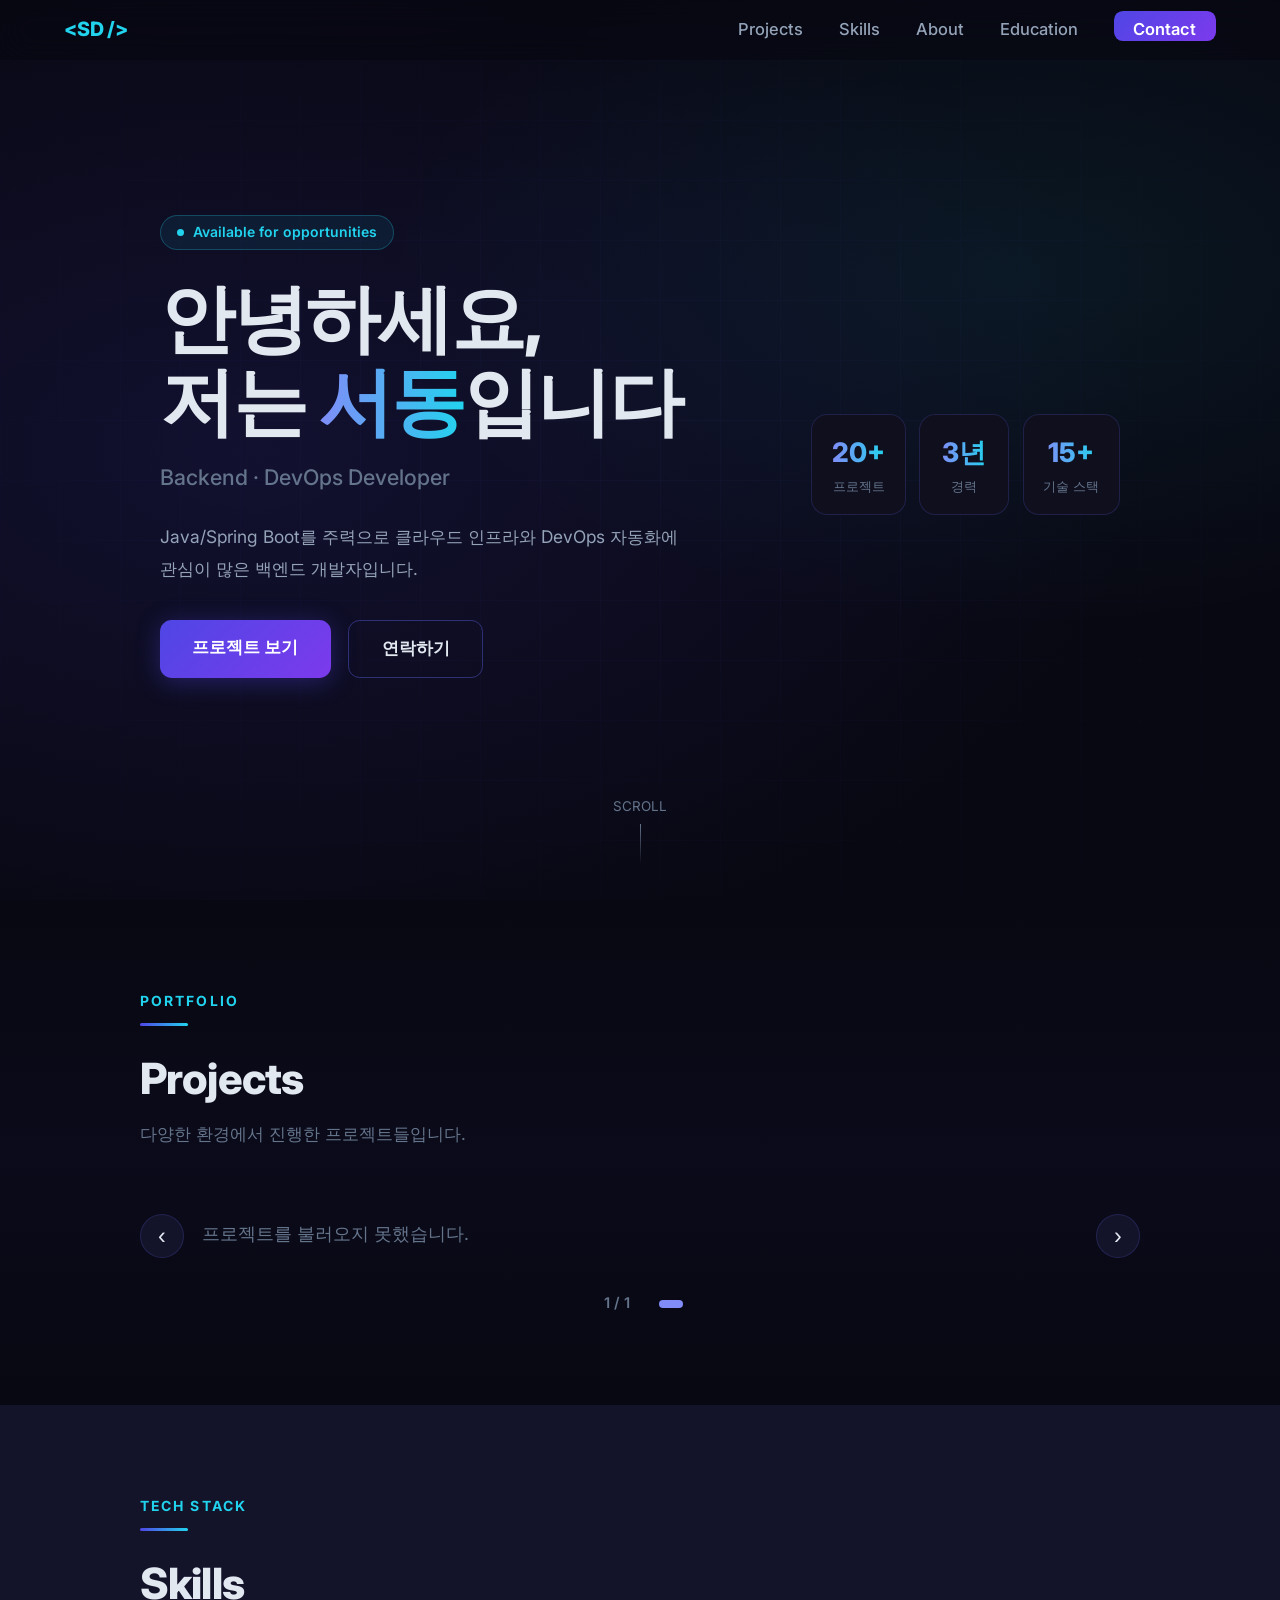
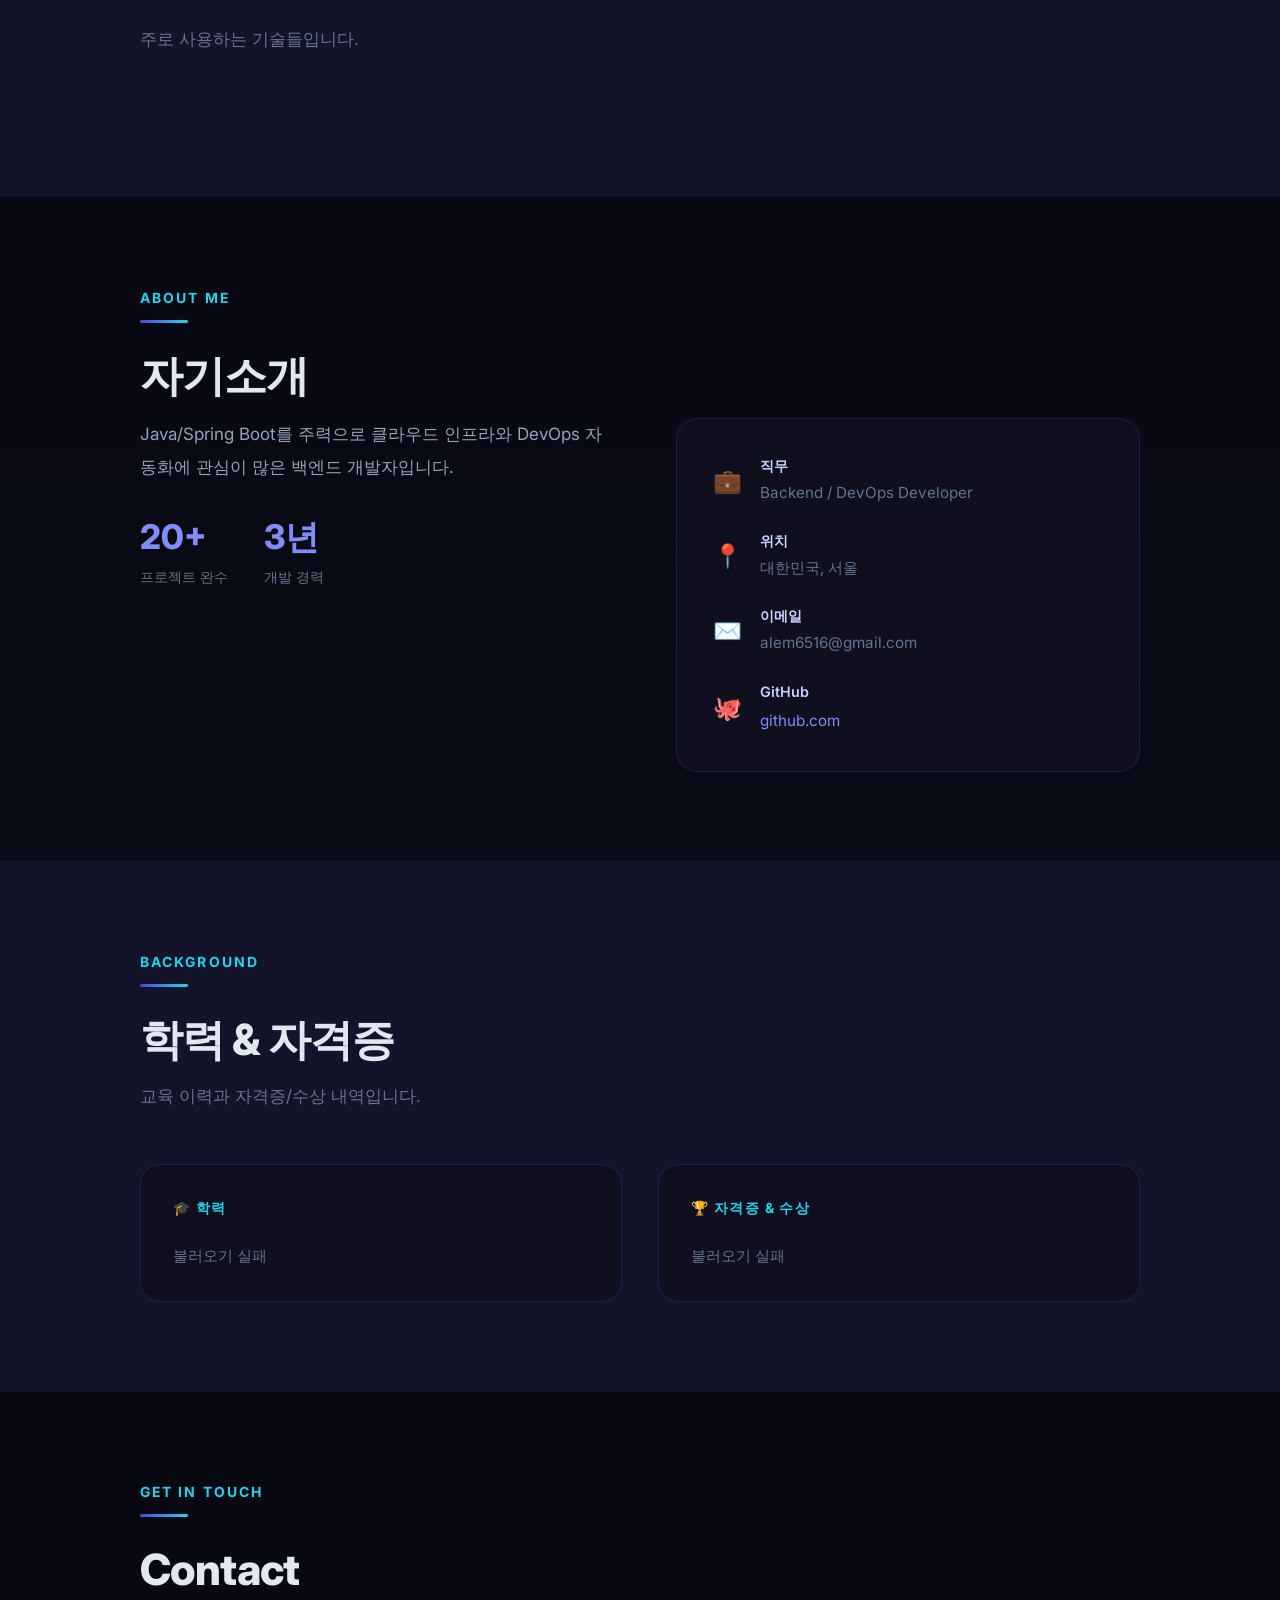
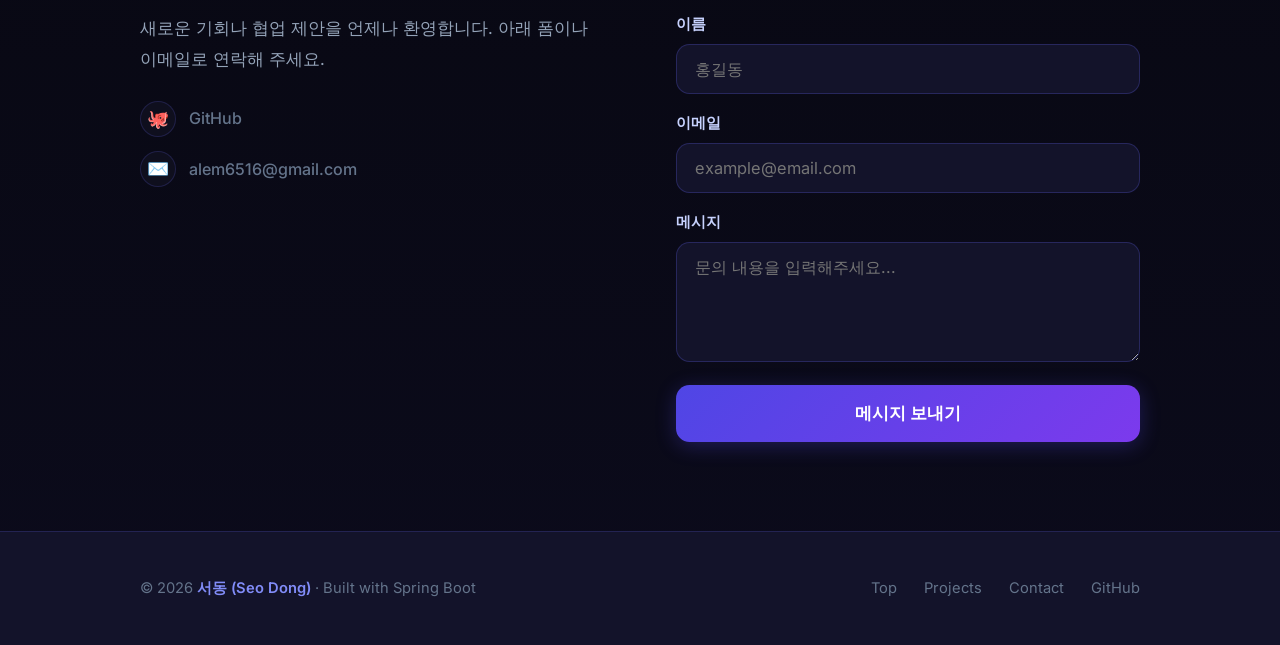
==== src/main/resources/static/index.html @ f95164d5 "feat: 프로젝트 모달 미디어를 슬라이드쇼로 개선 - 그리드 → 슬라이드쇼 방식으로 변경 - 이미지/영상 모두 지원 (이미지 클릭 시 라이트박스) - 좌/우 화살표 버튼 및 하단" ====
<!DOCTYPE html>
<html lang="ko">
<head>
  <meta charset="UTF-8" />
  <meta name="viewport" content="width=device-width, initial-scale=1.0" />
  <title>서동 | Portfolio</title>
  <link rel="preconnect" href="https://fonts.googleapis.com" />
  <link href="https://fonts.googleapis.com/css2?family=Inter:wght@400;500;600;700;800&display=swap" rel="stylesheet" />

  <style>
    *, *::before, *::after { box-sizing: border-box; margin: 0; padding: 0; }
    :root {
      --primary:   #4f46e5;
      --secondary: #7c3aed;
      --accent:    #818cf8;
      --dark:      #080812;
      --surface:   #0f0f1e;
      --surface2:  #13132a;
      --border:    rgba(99,102,241,0.2);
      --text:      #e2e8f0;
      --muted:     #64748b;
      --cyan:      #22d3ee;
    }
    html { scroll-behavior: smooth; font-size: 112%; }
    body {
      background: var(--dark);
      color: var(--text);
      font-family: 'Inter', sans-serif;
      overflow-x: hidden;
      line-height: 1.6;
    }

    /* ── Scrollbar ── */
    ::-webkit-scrollbar { width: 6px; }
    ::-webkit-scrollbar-track { background: var(--dark); }
    ::-webkit-scrollbar-thumb { background: rgba(99,102,241,0.4); border-radius: 3px; }

    /* ── Navbar ── */
    nav {
      position: fixed; top: 0; left: 0; right: 0; z-index: 100;
      height: 60px;
      background: rgba(8,8,18,0.6);
      backdrop-filter: blur(16px);
      border-bottom: 1px solid transparent;
      display: flex; align-items: center; justify-content: space-between;
      padding: 0 clamp(1.5rem, 5vw, 4rem);
      transition: background 0.3s, border-color 0.3s;
    }
    nav.scrolled {
      background: rgba(8,8,18,0.95);
      border-bottom-color: var(--border);
    }
    .nav-logo {
      font-size: 1.1rem; font-weight: 800;
      color: var(--cyan); letter-spacing: -0.01em;
    }
    .nav-links {
      display: flex; gap: 2rem; list-style: none; align-items: center;
    }
    .nav-links a {
      color: #94a3b8; text-decoration: none;
      font-size: 0.92rem; font-weight: 500;
      transition: color 0.2s; position: relative; padding-bottom: 2px;
    }
    .nav-links a::after {
      content: ''; position: absolute; bottom: -2px; left: 0; right: 0;
      height: 2px; background: var(--accent);
      transform: scaleX(0); transition: transform 0.2s; border-radius: 1px;
    }
    .nav-links a:hover { color: var(--text); }
    .nav-links a.active { color: var(--accent); }
    .nav-links a.active::after { transform: scaleX(1); }
    .nav-cta {
      background: linear-gradient(135deg, var(--primary), var(--secondary));
      color: #fff !important; padding: 0.45rem 1.1rem;
      border-radius: 0.5rem; font-weight: 600 !important;
      transition: opacity 0.2s !important;
    }
    .nav-cta:hover { opacity: 0.85; color: #fff !important; }
    .nav-cta::after { display: none !important; }
    .nav-hamburger {
      display: none; flex-direction: column; gap: 5px;
      background: none; border: none; cursor: pointer; padding: 4px;
    }
    .nav-hamburger span {
      display: block; width: 22px; height: 2px;
      background: var(--text); border-radius: 2px;
      transition: transform 0.25s, opacity 0.25s;
    }
    @media (max-width: 640px) {
      .nav-links {
        display: none; flex-direction: column; gap: 1.2rem;
        position: absolute; top: 60px; left: 0; right: 0;
        background: rgba(8,8,18,0.98); border-bottom: 1px solid var(--border);
        padding: 1.5rem 2rem;
      }
      .nav-links.open { display: flex; }
      .nav-hamburger { display: flex; }
    }

    /* ── Hero ── */
    #hero {
      min-height: 100vh;
      display: flex; align-items: center; justify-content: center;
      padding: 100px clamp(1.5rem, 5vw, 4rem) 4rem;
      position: relative; overflow: hidden;
    }
    .hero-bg {
      position: absolute; inset: 0; pointer-events: none;
      background:
        radial-gradient(ellipse 70% 60% at 20% 50%, rgba(79,70,229,0.14), transparent),
        radial-gradient(ellipse 50% 40% at 80% 30%, rgba(34,211,238,0.08), transparent);
    }
    .hero-grid {
      position: absolute; inset: 0; pointer-events: none;
      background-image:
        linear-gradient(rgba(99,102,241,0.04) 1px, transparent 1px),
        linear-gradient(90deg, rgba(99,102,241,0.04) 1px, transparent 1px);
      background-size: 60px 60px;
      mask-image: radial-gradient(ellipse 80% 80% at 50% 50%, black, transparent);
    }
    .hero-inner {
      position: relative; max-width: 960px; width: 100%;
      display: grid; grid-template-columns: 1fr auto;
      align-items: center; gap: 3rem;
    }
    @media (max-width: 800px) { .hero-inner { grid-template-columns: 1fr; } }

    .hero-badge {
      display: inline-flex; align-items: center; gap: 0.5rem;
      background: rgba(34,211,238,0.08); border: 1px solid rgba(34,211,238,0.25);
      color: var(--cyan); padding: 0.3rem 0.9rem;
      border-radius: 2rem; font-size: 0.78rem; font-weight: 600;
      margin-bottom: 1.5rem;
    }
    .hero-badge::before { content: ''; width: 7px; height: 7px; border-radius: 50%; background: var(--cyan); animation: pulse 2s infinite; }
    @keyframes pulse { 0%,100% { opacity: 1; } 50% { opacity: 0.3; } }
    .hero-name {
      font-size: clamp(2.8rem, 6vw, 4.2rem);
      font-weight: 800; line-height: 1.1;
      letter-spacing: -0.03em; margin-bottom: 1rem;
    }
    .hero-name .highlight {
      background: linear-gradient(90deg, var(--accent), var(--cyan));
      -webkit-background-clip: text; -webkit-text-fill-color: transparent;
    }
    .hero-role { font-size: clamp(1rem, 2.5vw, 1.2rem); color: var(--muted); font-weight: 500; margin-bottom: 1.5rem; }
    .hero-bio { font-size: 0.97rem; color: #94a3b8; line-height: 1.8; max-width: 520px; margin-bottom: 2rem; }
    .hero-actions { display: flex; gap: 1rem; flex-wrap: wrap; margin-bottom: 2rem; }
    .btn-primary {
      background: linear-gradient(135deg, var(--primary), var(--secondary));
      color: #fff; border: none; padding: 0.8rem 1.8rem;
      border-radius: 0.65rem; font-size: 0.95rem; font-weight: 700;
      cursor: pointer; text-decoration: none;
      box-shadow: 0 4px 24px rgba(79,70,229,0.35);
      transition: opacity 0.2s, transform 0.15s;
    }
    .btn-primary:hover { opacity: 0.88; transform: translateY(-2px); }
    .btn-outline {
      background: transparent; color: var(--text);
      border: 1px solid rgba(99,102,241,0.4);
      padding: 0.8rem 1.8rem; border-radius: 0.65rem;
      font-size: 0.95rem; font-weight: 600; cursor: pointer;
      text-decoration: none; transition: border-color 0.2s, color 0.2s, transform 0.15s;
    }
    .btn-outline:hover { border-color: var(--accent); color: var(--accent); transform: translateY(-2px); }
    /* Hero right: stats */
    .hero-right { display: flex; flex-direction: column; align-items: center; gap: 1.5rem; }
    .hero-stats { display: flex; gap: 0.75rem; flex-wrap: wrap; justify-content: center; }
    .hero-stat {
      background: var(--surface); border: 1px solid var(--border);
      border-radius: 0.9rem; padding: 0.9rem 1.1rem; text-align: center; min-width: 90px;
    }
    .hero-stat-val {
      font-size: 1.5rem; font-weight: 800;
      background: linear-gradient(90deg, var(--accent), var(--cyan));
      -webkit-background-clip: text; -webkit-text-fill-color: transparent;
    }
    .hero-stat-lbl { font-size: 0.7rem; color: var(--muted); margin-top: 0.2rem; }
    .scroll-hint {
      position: absolute; bottom: 2rem; left: 50%; transform: translateX(-50%);
      display: flex; flex-direction: column; align-items: center; gap: 0.4rem;
      color: var(--muted); font-size: 0.75rem;
    }
    .scroll-hint::after {
      content: ''; width: 1px; height: 40px;
      background: linear-gradient(var(--muted), transparent);
      animation: scrollDown 1.5s ease-in-out infinite;
    }
    @keyframes scrollDown { 0%,100% { transform: scaleY(1); opacity: 1; } 50% { transform: scaleY(0.5); opacity: 0.4; } }

    /* ── Section base ── */
    section { padding: 5rem clamp(1.5rem, 5vw, 4rem); }
    .section-inner { max-width: 1000px; margin: 0 auto; }
    .section-label { font-size: 0.78rem; font-weight: 700; letter-spacing: 0.15em; color: var(--cyan); text-transform: uppercase; margin-bottom: 0.6rem; }
    .section-title { font-size: clamp(1.8rem, 4vw, 2.4rem); font-weight: 800; letter-spacing: -0.02em; margin-bottom: 0.5rem; }
    .section-desc { color: var(--muted); font-size: 0.95rem; max-width: 520px; margin-bottom: 3rem; }
    .section-divider { width: 48px; height: 3px; border-radius: 2px; background: linear-gradient(90deg, var(--primary), var(--cyan)); margin-bottom: 1rem; }

    /* ── Projects ── */
    #projects {
      background: linear-gradient(180deg, var(--dark) 0%, rgba(79,70,229,0.04) 50%, var(--dark) 100%);
    }
    .carousel-outer {
      position: relative;
      display: flex; align-items: center; gap: 1rem;
    }
    .carousel-arrow {
      width: 44px; height: 44px; border-radius: 50%; flex-shrink: 0;
      background: var(--surface2); border: 1px solid var(--border);
      color: var(--text); font-size: 1.3rem;
      cursor: pointer; z-index: 2;
      display: flex; align-items: center; justify-content: center;
      transition: all 0.2s;
    }
    .carousel-arrow:hover:not(:disabled) { border-color: var(--accent); color: var(--accent); }
    .carousel-arrow:disabled { opacity: 0.2; cursor: default; }
    .carousel-wrap { overflow: hidden; flex: 1; padding: 1rem 0 1.2rem; }
    .carousel-track {
      display: flex; gap: 1.5rem;
      transition: transform 0.45s cubic-bezier(0.25, 0.46, 0.45, 0.94);
      will-change: transform;
    }
    .carousel-footer {
      display: flex; align-items: center; justify-content: center;
      gap: 1.2rem; margin-top: 1.2rem;
    }
    .carousel-counter { font-size: 0.82rem; color: var(--muted); font-weight: 600; min-width: 40px; text-align: center; }
    .carousel-dots { display: flex; gap: 0.45rem; }
    .carousel-dot {
      width: 8px; height: 8px; border-radius: 50%;
      background: var(--border); border: none; cursor: pointer;
      transition: all 0.2s; padding: 0;
    }
    .carousel-dot.active { background: var(--accent); width: 24px; border-radius: 4px; }

    .proj-card {
      background: var(--surface);
      border: 1px solid var(--border);
      border-radius: 1.1rem; padding: 1.8rem 2rem;
      width: min(680px, calc(100vw - 8rem));
      height: 315px; flex-shrink: 0;
      transition: transform 0.2s, border-color 0.2s, box-shadow 0.2s;
      display: flex; flex-direction: column; gap: 0.6rem;
      cursor: pointer; box-sizing: border-box;
      position: relative;
    }
    .proj-card:hover {
      transform: translateY(-4px);
      border-color: rgba(99,102,241,0.5);
      box-shadow: 0 10px 40px rgba(79,70,229,0.18);
    }
    .proj-card:hover .proj-more { color: var(--accent); }
    .proj-card-top { display: flex; justify-content: space-between; align-items: flex-start; gap: 0.5rem; }
    .proj-title { font-size: 1.05rem; font-weight: 700; color: var(--text); }
    .proj-date { font-size: 0.75rem; color: var(--muted); white-space: nowrap; flex-shrink: 0; margin-top: 0.15rem; }
    .proj-desc {
      color: #94a3b8; font-size: 0.88rem; line-height: 1.7; flex: 1;
      overflow: hidden; display: -webkit-box;
      -webkit-line-clamp: 4; -webkit-box-orient: vertical;
    }
    .proj-card-bottom { display: flex; align-items: center; justify-content: space-between; gap: 0.5rem; flex-wrap: wrap; }
    .proj-tags { display: flex; flex-wrap: wrap; gap: 0.3rem; }
    .proj-tag {
      background: rgba(99,102,241,0.1); color: #a5b4fc;
      padding: 0.18rem 0.6rem; border-radius: 2rem;
      font-size: 0.73rem; border: 1px solid rgba(99,102,241,0.2);
    }
    .proj-more { font-size: 0.82rem; font-weight: 600; color: var(--muted); transition: color 0.2s; white-space: nowrap; }
    #projects-loading { text-align: center; color: var(--muted); padding: 3rem; font-size: 0.9rem; }

    /* ── Project Modal ── */
    .proj-modal-backdrop {
      display: none; position: fixed; inset: 0; z-index: 500;
      background: rgba(0,0,0,0.75); backdrop-filter: blur(6px);
      align-items: center; justify-content: center; padding: 1.5rem;
    }
    .proj-modal-backdrop.open { display: flex; }
    .proj-modal-box {
      background: var(--surface); border: 1px solid rgba(99,102,241,0.3);
      border-radius: 1.4rem; padding: 2.5rem 2.8rem;
      max-width: 700px; width: 100%; max-height: 88vh;
      overflow-y: auto; position: relative;
      animation: modalIn 0.25s cubic-bezier(0.34,1.2,0.64,1);
    }
    @keyframes modalIn { from { opacity: 0; transform: translateY(24px) scale(0.97); } to { opacity: 1; transform: none; } }
    .proj-modal-close {
      position: absolute; top: 1.3rem; right: 1.3rem;
      background: none; border: 1px solid var(--border);
      color: var(--muted); width: 34px; height: 34px;
      border-radius: 50%; cursor: pointer; font-size: 0.9rem;
      display: flex; align-items: center; justify-content: center;
      transition: color 0.2s, border-color 0.2s;
    }
    .proj-modal-close:hover { color: var(--text); border-color: var(--accent); }
    .modal-title { font-size: 1.5rem; font-weight: 800; margin-bottom: 1rem; letter-spacing: -0.02em; }
    .modal-desc { color: #94a3b8; font-size: 0.95rem; line-height: 1.8; margin-bottom: 1.5rem; }
    /* ── Media Slideshow ── */
    .modal-slideshow { position: relative; margin-bottom: 1.5rem; border-radius: 10px; overflow: hidden; background: #0a0a1a; }
    .modal-slide { display: none; }
    .modal-slide.active { display: block; }
    .modal-slide img { width: 100%; max-height: 400px; object-fit: contain; cursor: pointer; display: block; }
    .modal-slide video { width: 100%; max-height: 400px; display: block; }
    .slideshow-controls {
      position: absolute; top: 50%; transform: translateY(-50%);
      width: 100%; display: flex; justify-content: space-between; pointer-events: none; padding: 0 0.5rem;
    }
    .slideshow-btn {
      pointer-events: all; background: rgba(0,0,0,0.5); border: none; color: #fff;
      width: 36px; height: 36px; border-radius: 50%; font-size: 1.2rem;
      cursor: pointer; display: flex; align-items: center; justify-content: center;
      transition: background 0.2s;
    }
    .slideshow-btn:hover { background: rgba(79,70,229,0.7); }
    .slideshow-counter {
      position: absolute; bottom: 0.6rem; right: 0.75rem;
      font-size: 0.72rem; color: rgba(255,255,255,0.7);
      background: rgba(0,0,0,0.4); padding: 0.15rem 0.5rem; border-radius: 1rem;
    }
    .slideshow-dots {
      display: flex; justify-content: center; gap: 0.4rem; padding: 0.6rem 0 0;
    }
    .slideshow-dot {
      width: 7px; height: 7px; border-radius: 50%; background: var(--border); cursor: pointer;
      transition: background 0.2s, width 0.2s; border: none;
    }
    .slideshow-dot.active { background: var(--accent); width: 20px; border-radius: 4px; }
    .modal-section-label { font-size: 0.75rem; font-weight: 700; letter-spacing: 0.12em; text-transform: uppercase; color: var(--cyan); margin-bottom: 0.7rem; }
    .modal-tags { display: flex; flex-wrap: wrap; gap: 0.45rem; margin-bottom: 1.5rem; }
    .modal-tag { background: rgba(99,102,241,0.12); color: #a5b4fc; padding: 0.28rem 0.75rem; border-radius: 2rem; font-size: 0.8rem; border: 1px solid rgba(99,102,241,0.25); }
    .modal-features { list-style: none; display: flex; flex-direction: column; gap: 0.55rem; margin-bottom: 1.8rem; }
    .modal-features li { display: flex; gap: 0.6rem; font-size: 0.9rem; color: #94a3b8; line-height: 1.6; }
    .modal-features li::before { content: '▸'; color: var(--accent); flex-shrink: 0; margin-top: 0.05rem; }
    .modal-links { display: flex; gap: 0.8rem; flex-wrap: wrap; }
    .modal-link-btn { display: inline-flex; align-items: center; gap: 0.5rem; padding: 0.6rem 1.3rem; border-radius: 0.6rem; font-size: 0.88rem; font-weight: 600; text-decoration: none; transition: opacity 0.2s, transform 0.15s; }
    .modal-link-btn:hover { opacity: 0.85; transform: translateY(-1px); }
    .modal-link-github { background: rgba(255,255,255,0.08); color: var(--text); border: 1px solid rgba(255,255,255,0.15); }
    .modal-link-demo   { background: linear-gradient(135deg, var(--primary), var(--secondary)); color: #fff; }
    .modal-loading { text-align: center; color: var(--muted); padding: 2rem; font-size: 0.9rem; }

    /* ── Lightbox ── */
    .lightbox {
      display: none; position: fixed; inset: 0; z-index: 600;
      background: rgba(0,0,0,0.92); align-items: center; justify-content: center;
    }
    .lightbox.open { display: flex; }
    .lightbox img { max-width: 90vw; max-height: 90vh; border-radius: 8px; }
    .lightbox-close {
      position: absolute; top: 1.5rem; right: 1.5rem;
      background: none; border: 1px solid rgba(255,255,255,0.2);
      color: #fff; width: 38px; height: 38px; border-radius: 50%;
      cursor: pointer; font-size: 1rem;
      display: flex; align-items: center; justify-content: center;
    }

    /* ── Skills ── */
    #skills { background: var(--surface2); }
    .skills-grid { display: grid; grid-template-columns: repeat(auto-fill, minmax(220px, 1fr)); gap: 1.2rem; }
    .skill-card {
      background: var(--surface); border: 1px solid var(--border);
      border-radius: 1rem; padding: 1.5rem;
      border-top: 3px solid var(--card-color, var(--accent));
      transition: border-color 0.2s, box-shadow 0.2s, transform 0.2s;
    }
    .skill-card:hover { box-shadow: 0 4px 24px rgba(79,70,229,0.12); transform: translateY(-2px); }
    .skill-category-header { display: flex; align-items: center; margin-bottom: 1rem; }
    .skill-category { font-size: 0.78rem; font-weight: 700; letter-spacing: 0.1em; text-transform: uppercase; color: var(--accent); }
    .skill-tags { display: flex; flex-direction: column; gap: 0.4rem; }
    .skill-tag {
      background: rgba(99,102,241,0.08); color: #c7d2fe;
      padding: 0.28rem 0.7rem; border-radius: 0.4rem;
      font-size: 0.82rem; font-weight: 500;
      width: 100%;
    }

    /* ── About ── */
    #about { background: linear-gradient(180deg, var(--dark) 0%, rgba(34,211,238,0.02) 100%); }
    .about-grid { display: grid; grid-template-columns: 1fr 1fr; gap: 4rem; align-items: start; }
    @media (max-width: 640px) { .about-grid { grid-template-columns: 1fr; gap: 2.5rem; } }
    .about-bio p { color: #94a3b8; line-height: 1.9; font-size: 0.95rem; margin-bottom: 1.2rem; }
    .about-stats { display: flex; gap: 2rem; margin-top: 1.5rem; flex-wrap: wrap; }
    .about-stat-val { font-size: 1.9rem; font-weight: 800; color: var(--accent); }
    .about-stat-lbl { font-size: 0.8rem; color: var(--muted); margin-top: 0.1rem; }
    .about-info-card { background: var(--surface); border: 1px solid var(--border); border-radius: 1.2rem; padding: 2rem; display: flex; flex-direction: column; gap: 1.4rem; }
    .info-row { display: flex; align-items: center; gap: 1rem; }
    .info-icon { font-size: 1.3rem; flex-shrink: 0; }
    .info-title { font-size: 0.8rem; font-weight: 600; color: #c7d2fe; margin-bottom: 0.15rem; }
    .info-val { font-size: 0.85rem; color: var(--muted); }

    /* ── Education & Certifications ── */
    #edu-cert { background: var(--surface2); padding: 5rem clamp(1.5rem, 5vw, 4rem); }
    .edu-cert-grid { display: grid; grid-template-columns: 1fr 1fr; gap: 2rem; }
    @media (max-width: 640px) { .edu-cert-grid { grid-template-columns: 1fr; } }
    .edu-cert-card { background: var(--surface); border: 1px solid var(--border); border-radius: 1.1rem; padding: 1.8rem; }
    .edu-cert-card-title { font-size: 0.78rem; font-weight: 700; letter-spacing: 0.1em; text-transform: uppercase; color: var(--cyan); margin-bottom: 1.4rem; }
    .edu-item, .cert-item { padding: 1rem 0; border-bottom: 1px solid rgba(99,102,241,0.1); }
    .edu-item:last-child, .cert-item:last-child { border-bottom: none; padding-bottom: 0; }
    .edu-degree { font-size: 0.95rem; font-weight: 700; color: var(--text); margin-bottom: 0.25rem; }
    .edu-school { font-size: 0.85rem; color: var(--accent); margin-bottom: 0.15rem; }
    .edu-period { font-size: 0.78rem; color: var(--muted); }
    .cert-name { font-size: 0.92rem; font-weight: 600; color: var(--text); margin-bottom: 0.2rem; }
    .cert-issuer { font-size: 0.82rem; color: var(--muted); }
    .cert-date { font-size: 0.78rem; color: var(--accent); margin-top: 0.15rem; }
    .award-badge { display: inline-flex; align-items: center; gap: 0.5rem; background: rgba(251,191,36,0.08); border: 1px solid rgba(251,191,36,0.2); color: #fbbf24; padding: 0.4rem 0.8rem; border-radius: 2rem; font-size: 0.8rem; font-weight: 600; margin: 0.3rem 0.3rem 0 0; }

    /* ── Contact ── */
    #contact { background: linear-gradient(180deg, var(--dark) 0%, rgba(79,70,229,0.04) 100%); }
    .contact-wrapper { display: grid; grid-template-columns: 1fr 1fr; gap: 4rem; align-items: start; }
    @media (max-width: 640px) { .contact-wrapper { grid-template-columns: 1fr; gap: 2.5rem; } }
    .contact-info p { color: #94a3b8; line-height: 1.8; font-size: 0.95rem; margin-bottom: 1.5rem; }
    .contact-socials { display: flex; flex-direction: column; gap: 0.8rem; }
    .contact-social-link { display: flex; align-items: center; gap: 0.75rem; color: var(--muted); text-decoration: none; font-size: 0.9rem; font-weight: 500; transition: color 0.2s; }
    .contact-social-link:hover { color: var(--accent); }
    .contact-social-icon { width: 36px; height: 36px; border-radius: 50%; background: var(--surface); border: 1px solid var(--border); display: flex; align-items: center; justify-content: center; font-size: 1rem; flex-shrink: 0; transition: border-color 0.2s; }
    .contact-social-link:hover .contact-social-icon { border-color: var(--accent); }
    .contact-form { display: flex; flex-direction: column; gap: 1rem; }
    .form-group { display: flex; flex-direction: column; gap: 0.4rem; }
    .form-label { font-size: 0.82rem; font-weight: 600; color: #c7d2fe; }
    .form-input, .form-textarea { background: var(--surface2); border: 1px solid rgba(99,102,241,0.25); border-radius: 0.75rem; padding: 0.8rem 1rem; color: var(--text); font-size: 0.92rem; font-family: inherit; outline: none; transition: border-color 0.2s; }
    .form-input:focus, .form-textarea:focus { border-color: var(--accent); }
    .form-textarea { resize: vertical; min-height: 120px; }
    .form-submit { background: linear-gradient(135deg, var(--primary), var(--secondary)); color: #fff; border: none; padding: 0.9rem; border-radius: 0.75rem; font-size: 0.97rem; font-weight: 700; cursor: pointer; box-shadow: 0 4px 20px rgba(79,70,229,0.3); transition: opacity 0.2s, transform 0.15s; margin-top: 0.3rem; }
    .form-submit:hover:not(:disabled) { opacity: 0.88; transform: translateY(-1px); }
    .form-submit:disabled { opacity: 0.5; cursor: not-allowed; }
    .form-success { text-align: center; color: var(--cyan); font-size: 0.9rem; font-weight: 600; padding: 2rem; background: rgba(34,211,238,0.06); border: 1px solid rgba(34,211,238,0.2); border-radius: 0.75rem; }

    /* ── Footer ── */
    footer {
      background: var(--surface2);
      border-top: 1px solid var(--border);
      padding: 2.5rem clamp(1.5rem, 5vw, 4rem);
    }
    .footer-inner {
      max-width: 1000px; margin: 0 auto;
      display: flex; justify-content: space-between; align-items: center; flex-wrap: wrap; gap: 1.2rem;
    }
    .footer-left { color: var(--muted); font-size: 0.82rem; }
    .footer-left span { color: var(--accent); font-weight: 600; }
    .footer-links { display: flex; gap: 1.5rem; }
    .footer-links a { color: var(--muted); text-decoration: none; font-size: 0.82rem; transition: color 0.2s; }
    .footer-links a:hover { color: var(--accent); }

    /* ── Fade-in on scroll ── */
    .fade-in { opacity: 0; transform: translateY(24px); transition: opacity 0.55s ease, transform 0.55s ease; }
    .fade-in.visible { opacity: 1; transform: none; }
  </style>
</head>
<body>

  <!-- ── Navbar ── -->
  <nav id="navbar">
    <span class="nav-logo">&lt;SD /&gt;</span>
    <button class="nav-hamburger" id="hamburger" aria-label="메뉴">
      <span></span><span></span><span></span>
    </button>
    <ul class="nav-links" id="nav-links">
      <li><a href="#projects" data-section="projects">Projects</a></li>
      <li><a href="#skills"   data-section="skills">Skills</a></li>
      <li><a href="#about"    data-section="about">About</a></li>
      <li><a href="#edu-cert" data-section="edu-cert">Education</a></li>
      <li><a href="#contact"  class="nav-cta">Contact</a></li>
    </ul>
  </nav>

  <!-- ── Hero ── -->
  <section id="hero">
    <div class="hero-bg"></div>
    <div class="hero-grid"></div>
    <div class="hero-inner">
      <div class="hero-content">
        <div class="hero-badge">Available for opportunities</div>
        <h1 class="hero-name">
          안녕하세요,<br>
          저는 <span class="highlight" id="hero-name">서동</span>입니다
        </h1>
        <p class="hero-role" id="hero-role">Backend · DevOps Developer</p>
        <p class="hero-bio" id="hero-bio">Java/Spring Boot를 주력으로 클라우드 인프라와 DevOps 자동화에 관심이 많은 백엔드 개발자입니다.</p>
        <div class="hero-actions">
          <a href="#projects" class="btn-primary">프로젝트 보기</a>
          <a href="#contact"  class="btn-outline">연락하기</a>
        </div>
      </div>
      <div class="hero-right">
        <div class="hero-stats">
          <div class="hero-stat">
            <div class="hero-stat-val" id="stat-projects">20+</div>
            <div class="hero-stat-lbl">프로젝트</div>
          </div>
          <div class="hero-stat">
            <div class="hero-stat-val" id="stat-exp">3년</div>
            <div class="hero-stat-lbl">경력</div>
          </div>
          <div class="hero-stat">
            <div class="hero-stat-val">15+</div>
            <div class="hero-stat-lbl">기술 스택</div>
          </div>
        </div>
      </div>
    </div>
    <div class="scroll-hint">SCROLL</div>
  </section>

  <!-- ── Projects ── -->
  <section id="projects">
    <div class="section-inner">
      <div class="fade-in">
        <p class="section-label">Portfolio</p>
        <div class="section-divider"></div>
        <h2 class="section-title">Projects</h2>
        <p class="section-desc">다양한 환경에서 진행한 프로젝트들입니다.</p>
      </div>
      <div class="carousel-outer">
        <button class="carousel-arrow" id="carousel-prev" onclick="carouselMove(-1)">&#8249;</button>
        <div class="carousel-wrap" id="carousel-wrap">
          <div class="carousel-track" id="projects-grid">
            <div id="projects-loading">불러오는 중...</div>
          </div>
        </div>
        <button class="carousel-arrow" id="carousel-next" onclick="carouselMove(1)">&#8250;</button>
      </div>
      <div class="carousel-footer">
        <span class="carousel-counter" id="carousel-counter">1 / 1</span>
        <div class="carousel-dots" id="carousel-dots"></div>
      </div>
    </div>
  </section>

  <!-- ── Skills ── -->
  <section id="skills">
    <div class="section-inner">
      <div class="fade-in">
        <p class="section-label">Tech Stack</p>
        <div class="section-divider"></div>
        <h2 class="section-title">Skills</h2>
        <p class="section-desc">주로 사용하는 기술들입니다.</p>
      </div>
      <div class="skills-grid fade-in" id="skills-grid"></div>
    </div>
  </section>

  <!-- ── About ── -->
  <section id="about">
    <div class="section-inner">
      <div class="fade-in">
        <p class="section-label">About Me</p>
        <div class="section-divider"></div>
        <h2 class="section-title">자기소개</h2>
      </div>
      <div class="about-grid fade-in">
        <div class="about-bio">
          <p id="about-bio-text">Java/Spring Boot를 주력으로 클라우드 인프라와 DevOps 자동화에 관심이 많은 백엔드 개발자입니다.</p>
          <div class="about-stats">
            <div>
              <div class="about-stat-val" id="about-stat-projects">20+</div>
              <div class="about-stat-lbl">프로젝트 완수</div>
            </div>
            <div>
              <div class="about-stat-val" id="about-stat-exp">3년</div>
              <div class="about-stat-lbl">개발 경력</div>
            </div>
          </div>
        </div>
        <div class="about-info-card">
          <div class="info-row">
            <span class="info-icon">💼</span>
            <div>
              <div class="info-title">직무</div>
              <div class="info-val" id="about-role">Backend / DevOps Developer</div>
            </div>
          </div>
          <div class="info-row">
            <span class="info-icon">📍</span>
            <div>
              <div class="info-title">위치</div>
              <div class="info-val">대한민국, 서울</div>
            </div>
          </div>
          <div class="info-row">
            <span class="info-icon">✉️</span>
            <div>
              <div class="info-title">이메일</div>
              <div class="info-val" id="about-email">alem6516@gmail.com</div>
            </div>
          </div>
          <div class="info-row">
            <span class="info-icon">🐙</span>
            <div>
              <div class="info-title">GitHub</div>
              <a class="info-val" id="about-github" href="https://github.com" target="_blank" rel="noopener" style="color:var(--accent);text-decoration:none;">github.com</a>
            </div>
          </div>
        </div>
      </div>
    </div>
  </section>

  <!-- ── Education & Certifications ── -->
  <section id="edu-cert">
    <div class="section-inner">
      <div class="fade-in">
        <p class="section-label">Background</p>
        <div class="section-divider"></div>
        <h2 class="section-title">학력 &amp; 자격증</h2>
        <p class="section-desc">교육 이력과 자격증/수상 내역입니다.</p>
      </div>
      <div class="edu-cert-grid fade-in">
        <div class="edu-cert-card">
          <div class="edu-cert-card-title">🎓 학력</div>
          <div id="edu-list"><p style="color:var(--muted);font-size:.85rem">불러오는 중...</p></div>
        </div>
        <div class="edu-cert-card">
          <div class="edu-cert-card-title">🏆 자격증 &amp; 수상</div>
          <div id="cert-list"><p style="color:var(--muted);font-size:.85rem">불러오는 중...</p></div>
        </div>
      </div>
    </div>
  </section>

  <!-- ── Contact ── -->
  <section id="contact">
    <div class="section-inner">
      <div class="fade-in">
        <p class="section-label">Get In Touch</p>
        <div class="section-divider"></div>
        <h2 class="section-title">Contact</h2>
      </div>
      <div class="contact-wrapper fade-in">
        <div class="contact-info">
          <p>새로운 기회나 협업 제안을 언제나 환영합니다. 아래 폼이나 이메일로 연락해 주세요.</p>
          <div class="contact-socials">
            <a class="contact-social-link" id="social-github" href="https://github.com" target="_blank" rel="noopener">
              <span class="contact-social-icon">🐙</span>GitHub
            </a>
            <a class="contact-social-link" id="social-email" href="mailto:alem6516@gmail.com">
              <span class="contact-social-icon">✉️</span>
              <span id="contact-email-text">alem6516@gmail.com</span>
            </a>
          </div>
        </div>
        <div>
          <form id="contact-form" class="contact-form" onsubmit="handleSubmit(event)">
            <div class="form-group">
              <label class="form-label" for="input-name">이름</label>
              <input class="form-input" id="input-name" type="text" placeholder="홍길동" required />
            </div>
            <div class="form-group">
              <label class="form-label" for="input-email">이메일</label>
              <input class="form-input" id="input-email" type="email" placeholder="example@email.com" required />
            </div>
            <div class="form-group">
              <label class="form-label" for="input-message">메시지</label>
              <textarea class="form-textarea" id="input-message" placeholder="문의 내용을 입력해주세요..."></textarea>
            </div>
            <button class="form-submit" id="form-submit" type="submit">메시지 보내기</button>
          </form>
        </div>
      </div>
    </div>
  </section>

  <!-- ── Footer ── -->
  <footer>
    <div class="footer-inner">
      <div class="footer-left">© 2026 <span>서동 (Seo Dong)</span> · Built with Spring Boot</div>
      <div class="footer-links">
        <a href="#hero">Top</a>
        <a href="#projects">Projects</a>
        <a href="#contact">Contact</a>
        <a id="footer-github" href="https://github.com" target="_blank" rel="noopener">GitHub</a>
      </div>
    </div>
  </footer>

  <!-- ── Project Detail Modal ── -->
  <div id="proj-modal" class="proj-modal-backdrop" onclick="handleModalBackdropClick(event)">
    <div class="proj-modal-box">
      <button class="proj-modal-close" onclick="closeProjectModal()" aria-label="닫기">✕</button>
      <div id="proj-modal-content"><div class="modal-loading">불러오는 중...</div></div>
    </div>
  </div>

  <!-- ── Lightbox ── -->
  <div id="lightbox" class="lightbox" onclick="closeLightbox()">
    <button class="lightbox-close" onclick="closeLightbox()">✕</button>
    <img id="lightbox-img" src="" alt="확대 이미지" />
  </div>

  <script>
  const API_BASE = '';

  /* ── Navbar: scroll effect ── */
  const navbar = document.getElementById('navbar');
  window.addEventListener('scroll', () => {
    navbar.classList.toggle('scrolled', window.scrollY > 40);
  });

  /* ── Navbar: active section highlight ── */
  const navLinks = document.querySelectorAll('.nav-links a[data-section]');
  const sectionObserver = new IntersectionObserver(entries => {
    entries.forEach(e => {
      if (e.isIntersecting) {
        navLinks.forEach(a => a.classList.remove('active'));
        const link = document.querySelector(`.nav-links a[data-section="${e.target.id}"]`);
        if (link) link.classList.add('active');
      }
    });
  }, { threshold: 0.4 });
  ['projects','skills','about','edu-cert','contact'].forEach(id => {
    const el = document.getElementById(id);
    if (el) sectionObserver.observe(el);
  });

  /* ── Mobile nav ── */
  document.getElementById('hamburger').addEventListener('click', () => {
    document.getElementById('nav-links').classList.toggle('open');
  });
  document.querySelectorAll('.nav-links a').forEach(a => {
    a.addEventListener('click', () => document.getElementById('nav-links').classList.remove('open'));
  });
  document.addEventListener('click', e => {
    const nav = document.getElementById('nav-links');
    if (nav.classList.contains('open') && !nav.contains(e.target) && !document.getElementById('hamburger').contains(e.target)) {
      nav.classList.remove('open');
    }
  });

  /* ── Scroll fade-in ── */
  const observer = new IntersectionObserver(entries => {
    entries.forEach(e => { if (e.isIntersecting) e.target.classList.add('visible'); });
  }, { threshold: 0.1 });
  document.querySelectorAll('.fade-in').forEach(el => observer.observe(el));

  /* ── Profile ── */
  async function fetchProfile() {
    try {
      const res = await fetch(API_BASE + '/api/profile');
      if (!res.ok) return;
      const { name, role, bio, expYears, projectCount, email, githubUrl } = await res.json();

      if (name) {
        document.getElementById('hero-name').textContent = name;
      }
      if (role) {
        document.getElementById('hero-role').textContent = role;
        document.getElementById('about-role').textContent = role;
      }
      if (bio) {
        document.getElementById('hero-bio').textContent = bio;
        document.getElementById('about-bio-text').textContent = bio;
      }
      if (expYears !== undefined) {
        const v = expYears + '년';
        document.getElementById('stat-exp').textContent = v;
        document.getElementById('about-stat-exp').textContent = v;
      }
      if (projectCount !== undefined) {
        const v = projectCount + '+';
        document.getElementById('stat-projects').textContent = v;
        document.getElementById('about-stat-projects').textContent = v;
      }
      if (email) {
        document.getElementById('about-email').textContent = email;
        document.getElementById('contact-email-text').textContent = email;
        document.getElementById('social-email').href = 'mailto:' + email;
        document.getElementById('social-email-hero').href = 'mailto:' + email;
      }
      if (githubUrl) {
        document.getElementById('social-github').href = githubUrl;
        document.getElementById('social-github-hero').href = githubUrl;
        document.getElementById('about-github').href = githubUrl;
        document.getElementById('about-github').textContent = githubUrl.replace('https://', '');
        document.getElementById('footer-github').href = githubUrl;
      }
    } catch (e) { console.error('fetchProfile', e); }
  }

  /* ── Projects Carousel ── */
  let carouselIndex = 0;
  let carouselItems = [];
  const CARD_WIDTH = 680;
  const CARD_GAP   = 24;
  const projectCache = {};

  async function fetchProjects() {
    const grid = document.getElementById('projects-grid');
    try {
      const res = await fetch(API_BASE + '/api/projects?page=0&size=20');
      if (!res.ok) throw new Error();
      const { content = [] } = await res.json();

      if (!content.length) {
        grid.innerHTML = '<p style="color:var(--muted)">등록된 프로젝트가 없습니다.</p>';
        return;
      }

      grid.innerHTML = '';
      carouselItems = content;

      content.forEach(({ id, title, summary, techStack = [] }) => {
        const card = document.createElement('div');
        card.className = 'proj-card fade-in';
        const tagsHtml = techStack.slice(0, 3).map(t => `<span class="proj-tag">${t}</span>`).join('');
        const moreTag  = techStack.length > 3 ? `<span class="proj-tag">+${techStack.length - 3}</span>` : '';
        card.innerHTML = `
          <div class="proj-card-top">
            <div class="proj-title">${title || ''}</div>
          </div>
          <p class="proj-desc">${summary || ''}</p>
          <div class="proj-card-bottom">
            <div class="proj-tags">${tagsHtml}${moreTag}</div>
            <div class="proj-more">자세히 보기 →</div>
          </div>
        `;
        card.addEventListener('click', () => openProjectModal(id));
        grid.appendChild(card);
        observer.observe(card);
      });

      carouselIndex = 0;
      renderCarouselDots();
      updateCarousel();
    } catch (e) {
      grid.innerHTML = '<p style="color:var(--muted)">프로젝트를 불러오지 못했습니다.</p>';
    }
  }

  /* Touch swipe */
  let touchStartX = 0;
  const carouselWrap = document.getElementById('carousel-wrap');
  carouselWrap.addEventListener('touchstart', e => { touchStartX = e.touches[0].clientX; }, { passive: true });
  carouselWrap.addEventListener('touchend', e => {
    const diff = touchStartX - e.changedTouches[0].clientX;
    if (Math.abs(diff) > 40) carouselMove(diff > 0 ? 1 : -1);
  });

  function getCarouselVisible() {
    const wrap = document.getElementById('carousel-wrap');
    if (!wrap) return 1;
    return Math.max(1, Math.floor(wrap.offsetWidth / (CARD_WIDTH + CARD_GAP)));
  }

  function updateCarousel() {
    const track = document.getElementById('projects-grid');
    if (!track.querySelector('.proj-card')) return;
    track.style.transform = `translateX(-${carouselIndex * (CARD_WIDTH + CARD_GAP)}px)`;
    const visible  = getCarouselVisible();
    const maxIndex = Math.max(0, carouselItems.length - visible);
    document.getElementById('carousel-prev').disabled = carouselIndex <= 0;
    document.getElementById('carousel-next').disabled = carouselIndex >= maxIndex;
    document.getElementById('carousel-counter').textContent = `${carouselIndex + 1} / ${carouselItems.length}`;
    document.querySelectorAll('.carousel-dot').forEach((dot, i) => dot.classList.toggle('active', i === carouselIndex));
  }

  function carouselMove(dir) {
    const visible  = getCarouselVisible();
    const maxIndex = Math.max(0, carouselItems.length - visible);
    carouselIndex  = Math.min(Math.max(carouselIndex + dir, 0), maxIndex);
    updateCarousel();
  }

  function renderCarouselDots() {
    const dots    = document.getElementById('carousel-dots');
    const visible = getCarouselVisible();
    const count   = Math.max(1, carouselItems.length - visible + 1);
    dots.innerHTML = Array.from({ length: count }, (_, i) =>
      `<button class="carousel-dot${i === 0 ? ' active' : ''}" onclick="carouselIndex=${i};updateCarousel()"></button>`
    ).join('');
  }

  window.addEventListener('resize', () => { renderCarouselDots(); updateCarousel(); });

  /* ── Project Modal (with cache) ── */
  function openProjectModal(id) {
    const modal   = document.getElementById('proj-modal');
    const content = document.getElementById('proj-modal-content');
    modal.classList.add('open');
    document.body.style.overflow = 'hidden';

    if (projectCache[id]) { renderModal(content, projectCache[id]); return; }

    content.innerHTML = '<div class="modal-loading">불러오는 중...</div>';
    fetch(API_BASE + '/api/projects/' + id)
      .then(r => { if (!r.ok) throw new Error(); return r.json(); })
      .then(data => { projectCache[id] = data; renderModal(content, data); })
      .catch(() => { content.innerHTML = '<p style="color:var(--muted);text-align:center;padding:2rem">불러오기 실패</p>'; });
  }

  function renderModal(content, { title, description, techStack = [], features = [], githubUrl, demoUrl, media = [] }) {
    const mediaHtml = media.length
      ? `<div class="modal-section-label">미디어</div>
         <div class="modal-slideshow" id="modal-slideshow">
           ${media.map((m, i) => `
             <div class="modal-slide${i === 0 ? ' active' : ''}">
               ${m.mediaType === 'VIDEO'
                 ? `<video controls preload="metadata"><source src="${m.url}"></video>`
                 : `<img src="${m.url}" alt="프로젝트 이미지" loading="lazy" onclick="openLightbox('${m.url}')">`}
             </div>`).join('')}
           ${media.length > 1 ? `
           <div class="slideshow-controls">
             <button class="slideshow-btn" onclick="slideshowMove(-1)">&#8249;</button>
             <button class="slideshow-btn" onclick="slideshowMove(1)">&#8250;</button>
           </div>
           <div class="slideshow-counter" id="slideshow-counter">1 / ${media.length}</div>` : ''}
         </div>
         ${media.length > 1 ? `<div class="slideshow-dots" id="slideshow-dots">
           ${media.map((_, i) => `<button class="slideshow-dot${i === 0 ? ' active' : ''}" onclick="slideshowGo(${i})"></button>`).join('')}
         </div>` : ''}` : '';
    const tagsHtml = techStack.length
      ? `<div class="modal-section-label">Tech Stack</div>
         <div class="modal-tags">${techStack.map(t => `<span class="modal-tag">${t}</span>`).join('')}</div>` : '';
    const featuresHtml = features.length
      ? `<div class="modal-section-label">주요 기능</div>
         <ul class="modal-features">${features.map(f => `<li>${f}</li>`).join('')}</ul>` : '';
    const linksHtml = (githubUrl || demoUrl)
      ? `<div class="modal-links">
           ${githubUrl ? `<a class="modal-link-btn modal-link-github" href="${githubUrl}" target="_blank" rel="noopener">🔗 GitHub</a>` : ''}
           ${demoUrl   ? `<a class="modal-link-btn modal-link-demo" href="${demoUrl}" target="_blank" rel="noopener">▶ Live Demo</a>` : ''}
         </div>` : '';
    content.innerHTML = `
      <div class="modal-title">${title || ''}</div>
      ${mediaHtml}
      <p class="modal-desc">${(description || '').replace(/\n/g, '<br>')}</p>
      ${tagsHtml}${featuresHtml}${linksHtml}
    `;
  }

  /* ── Slideshow ── */
  let slideshowIndex = 0;
  function slideshowGo(idx) {
    const slides = document.querySelectorAll('#modal-slideshow .modal-slide');
    const dots   = document.querySelectorAll('#slideshow-dots .slideshow-dot');
    if (!slides.length) return;
    slides[slideshowIndex].classList.remove('active');
    if (dots.length) dots[slideshowIndex].classList.remove('active');
    slideshowIndex = (idx + slides.length) % slides.length;
    slides[slideshowIndex].classList.add('active');
    if (dots.length) dots[slideshowIndex].classList.add('active');
    const counter = document.getElementById('slideshow-counter');
    if (counter) counter.textContent = `${slideshowIndex + 1} / ${slides.length}`;
  }
  function slideshowMove(dir) { slideshowGo(slideshowIndex + dir); }

  function closeProjectModal() {
    document.getElementById('proj-modal').classList.remove('open');
    document.body.style.overflow = '';
    slideshowIndex = 0;
  }
  function handleModalBackdropClick(e) {
    if (e.target === document.getElementById('proj-modal')) closeProjectModal();
  }

  /* ── Lightbox ── */
  function openLightbox(src) {
    document.getElementById('lightbox-img').src = src;
    document.getElementById('lightbox').classList.add('open');
    document.body.style.overflow = 'hidden';
  }
  function closeLightbox() {
    document.getElementById('lightbox').classList.remove('open');
    document.body.style.overflow = '';
  }

  document.addEventListener('keydown', e => {
    if (e.key === 'Escape') { closeProjectModal(); closeLightbox(); }
  });

  /* ── Skills ── */
  const SKILL_COLORS = [
    '#818cf8', '#22d3ee', '#34d399', '#f472b6', '#fb923c', '#a78bfa', '#60a5fa'
  ];

  async function fetchSkills() {
    const grid = document.getElementById('skills-grid');
    try {
      const res = await fetch(API_BASE + '/api/skills');
      if (!res.ok) throw new Error();
      const { categories = [] } = await res.json();
      grid.innerHTML = '';
      categories.forEach(({ category, skills = [] }, idx) => {
        const color = SKILL_COLORS[idx % SKILL_COLORS.length];
        const tags  = skills.map(s => `<span class="skill-tag">${s}</span>`).join('');
        const card  = document.createElement('div');
        card.className = 'skill-card';
        card.style.setProperty('--card-color', color);
        card.innerHTML = `
          <div class="skill-category-header">
            <span class="skill-category">${category}</span>
          </div>
          <div class="skill-tags">${tags}</div>
        `;
        grid.appendChild(card);
      });
    } catch (e) { console.error('fetchSkills', e); }
  }

  /* ── Education ── */
  async function fetchEducation() {
    const el = document.getElementById('edu-list');
    try {
      const list = await fetch('/api/educations').then(r => r.json());
      if (!list.length) { el.innerHTML = '<p style="color:var(--muted);font-size:.85rem">등록된 학력 정보가 없습니다.</p>'; return; }
      el.innerHTML = list.map(e => `
        <div class="edu-item">
          <div class="edu-degree">${e.degree}</div>
          <div class="edu-school">${e.institution}${e.major ? ' · ' + e.major : ''}</div>
          <div class="edu-period">${e.startDate ?? ''}${e.endDate ? ' — ' + e.endDate : ''}</div>
        </div>`).join('');
    } catch { el.innerHTML = '<p style="color:var(--muted);font-size:.85rem">불러오기 실패</p>'; }
  }

  /* ── Certifications ── */
  async function fetchCertifications() {
    const el = document.getElementById('cert-list');
    try {
      const list = await fetch('/api/certifications').then(r => r.json());
      if (!list.length) { el.innerHTML = '<p style="color:var(--muted);font-size:.85rem">등록된 자격증/수상 정보가 없습니다.</p>'; return; }
      const certs  = list.filter(c => c.type === 'CERT');
      const awards = list.filter(c => c.type === 'AWARD');
      el.innerHTML = [
        ...certs.map(c => `
          <div class="cert-item">
            <div class="cert-name">${c.name}</div>
            ${c.issuer ? `<div class="cert-issuer">${c.issuer}</div>` : ''}
            ${c.acquiredDate ? `<div class="cert-date">${c.acquiredDate}</div>` : ''}
          </div>`),
        awards.length ? `<div style="margin-top:1rem;display:flex;flex-wrap:wrap;">${awards.map(a =>
          `<span class="award-badge">🏅 ${a.name}${a.acquiredDate ? ' ' + a.acquiredDate : ''}</span>`
        ).join('')}</div>` : '',
      ].join('');
    } catch { el.innerHTML = '<p style="color:var(--muted);font-size:.85rem">불러오기 실패</p>'; }
  }

  /* ── Contact form ── */
  async function handleSubmit(e) {
    e.preventDefault();
    const name    = document.getElementById('input-name').value.trim();
    const email   = document.getElementById('input-email').value.trim();
    const message = document.getElementById('input-message').value.trim();
    const btn     = document.getElementById('form-submit');
    btn.disabled = true; btn.textContent = '전송 중...';
    try {
      const res = await fetch(API_BASE + '/api/contact', {
        method: 'POST', headers: { 'Content-Type': 'application/json' },
        body: JSON.stringify({ name, email, message }),
      });
      const result = await res.json();
      if (res.ok && result.success) {
        document.getElementById('contact-form').outerHTML =
          `<div class="form-success">✓ 메시지가 전송되었습니다!<br><span style="font-size:.8rem;opacity:.7">${result.message || '빠른 시일 내에 답변 드리겠습니다.'}</span></div>`;
      } else if (res.status === 429) {
        btn.disabled = false; btn.textContent = '메시지 보내기';
        alert('잠시 후 다시 시도해주세요. (분당 3회 제한)');
      } else {
        btn.disabled = false; btn.textContent = '메시지 보내기';
        alert(result.message || '오류가 발생했습니다. 다시 시도해주세요.');
      }
    } catch {
      btn.disabled = false; btn.textContent = '메시지 보내기';
      alert('네트워크 오류가 발생했습니다.');
    }
  }

  /* ── Init (병렬 호출) ── */
  document.addEventListener('DOMContentLoaded', () => {
    Promise.all([
      fetchProfile(),
      fetchProjects(),
      fetchSkills(),
      fetchEducation(),
      fetchCertifications(),
    ]);
  });
  </script>
</body>
</html>
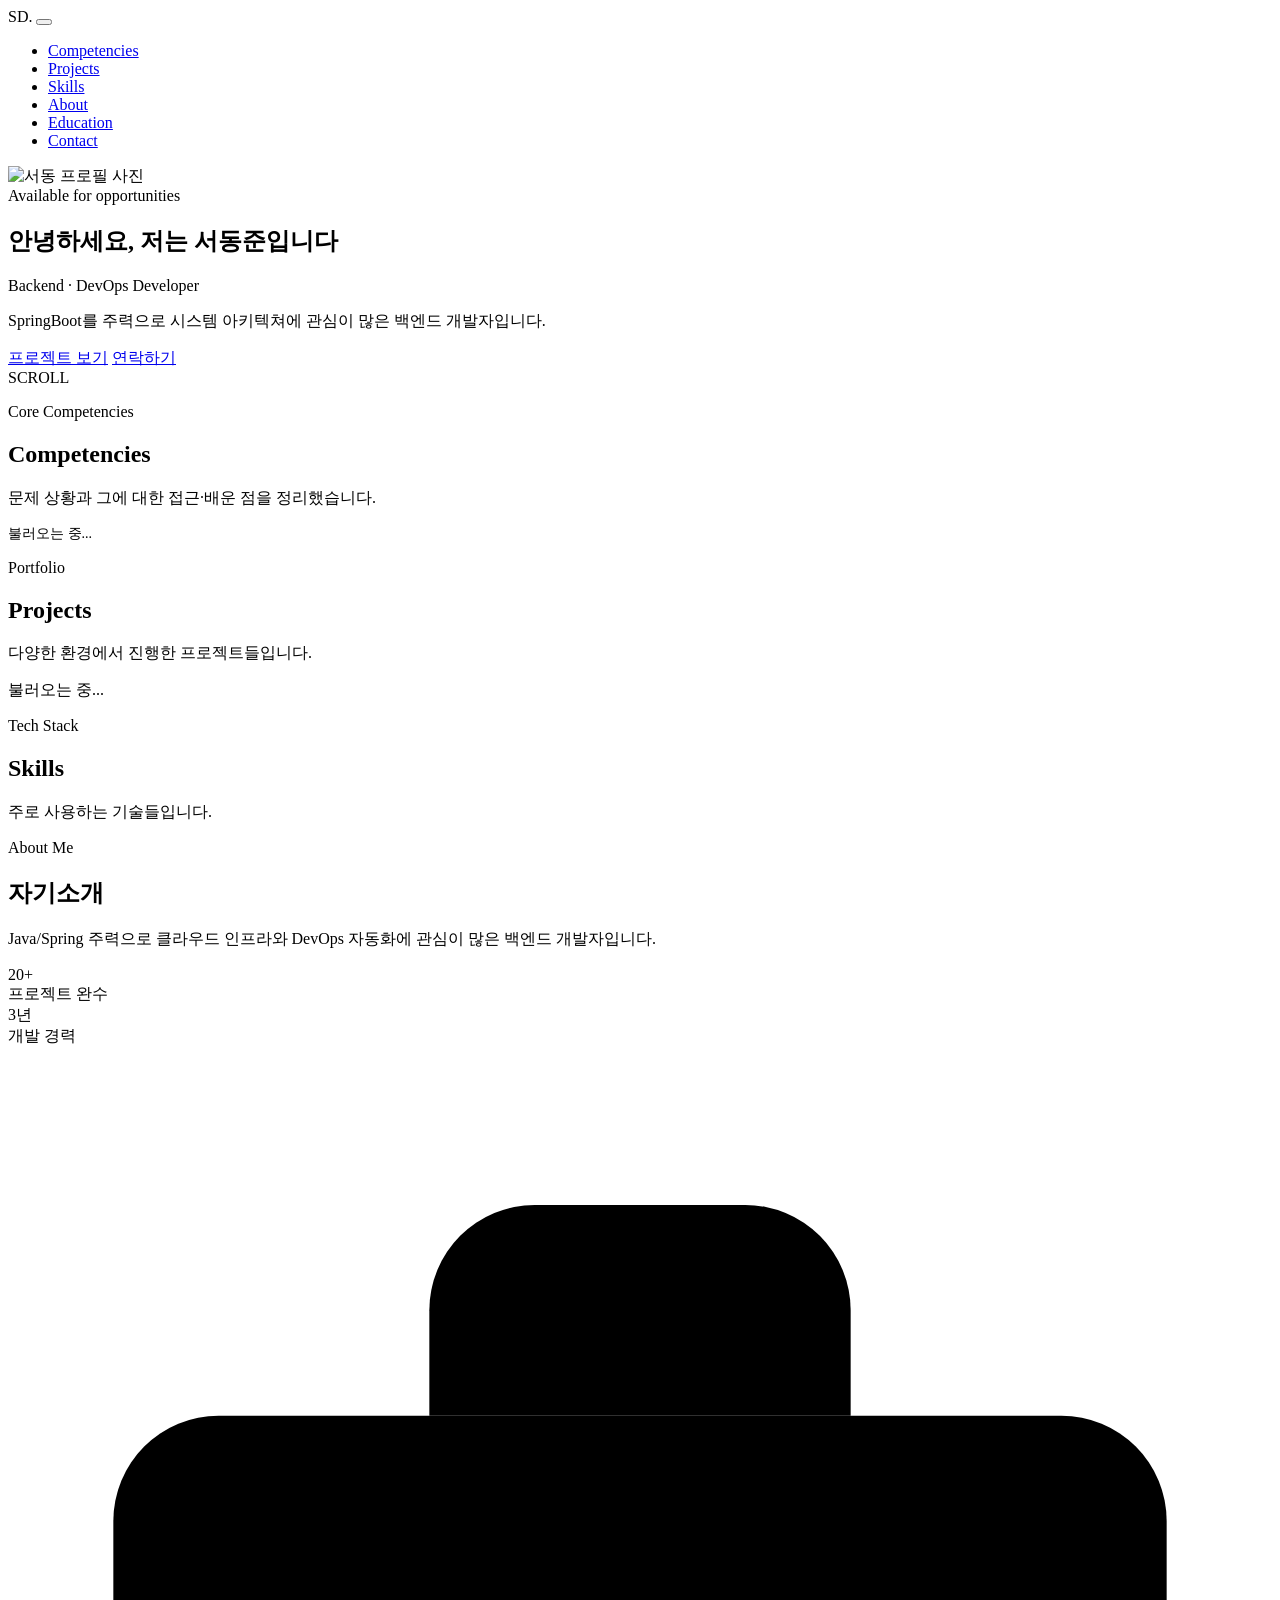
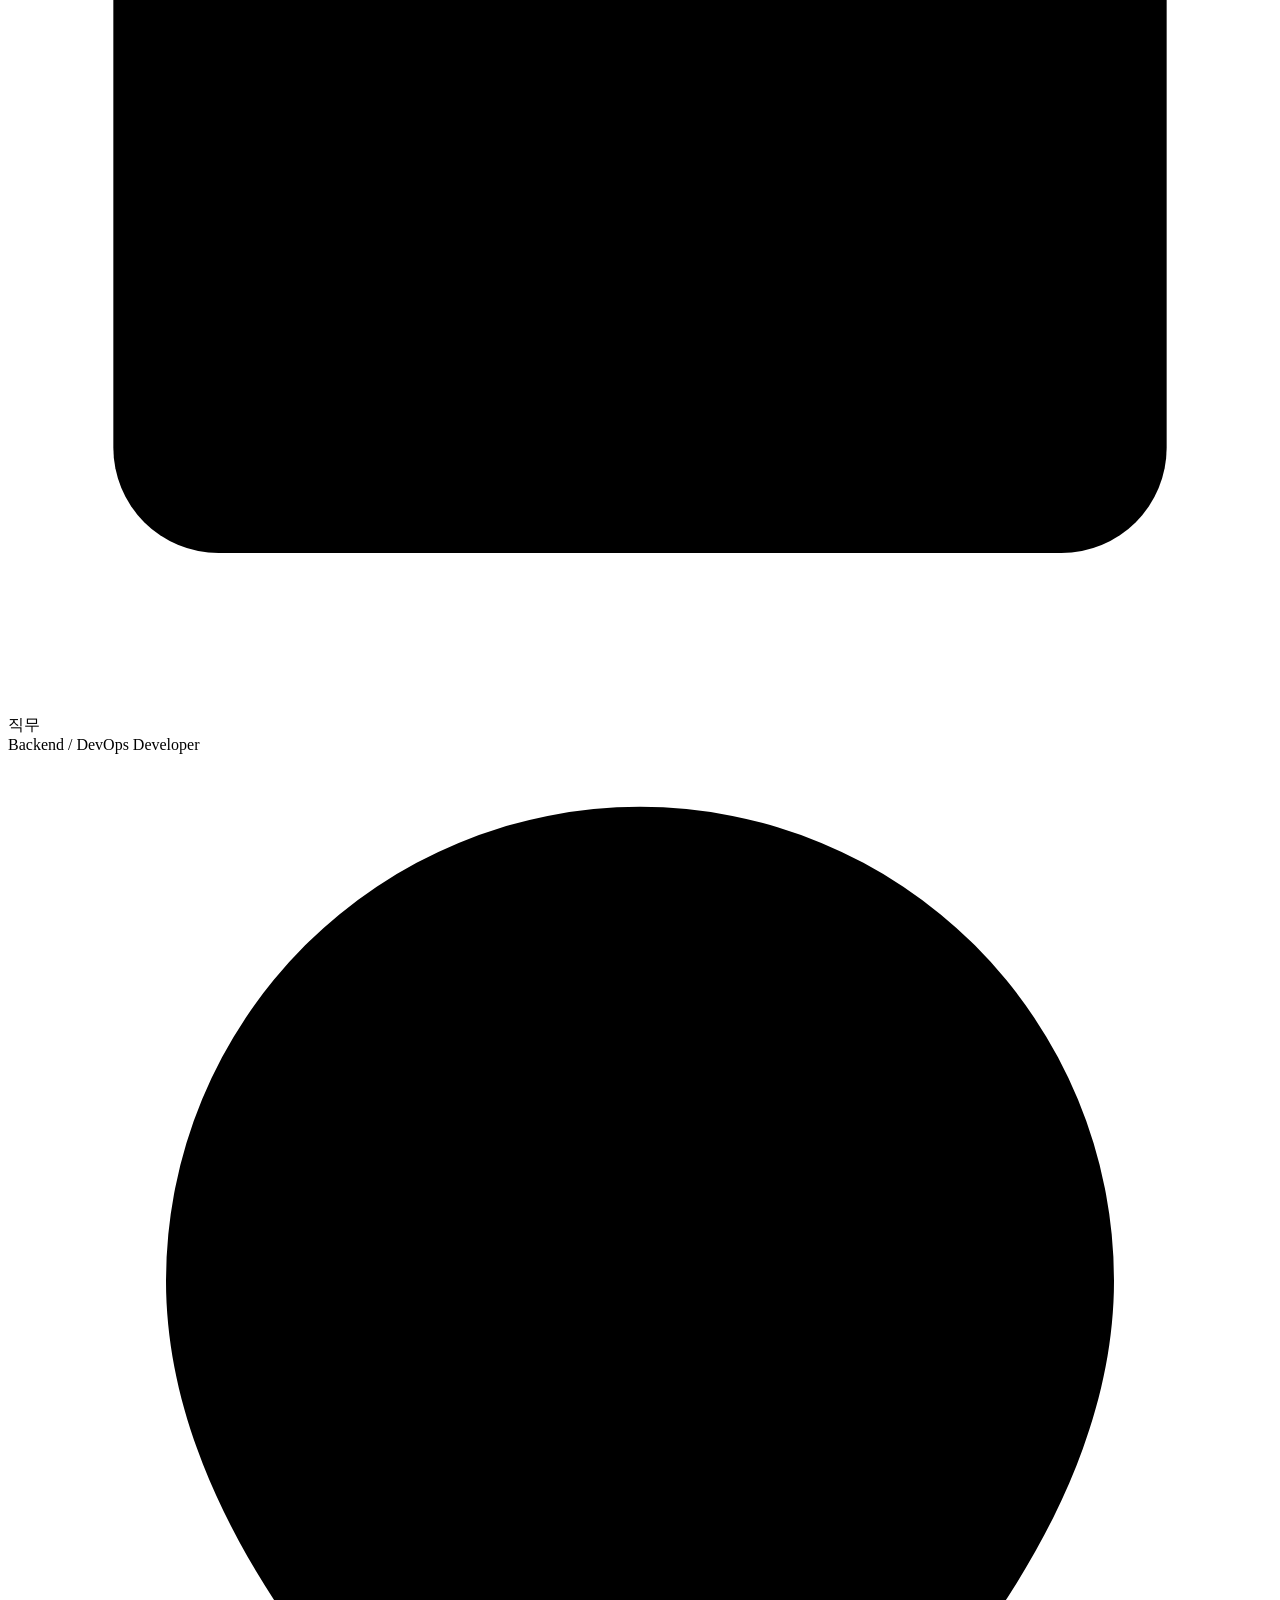
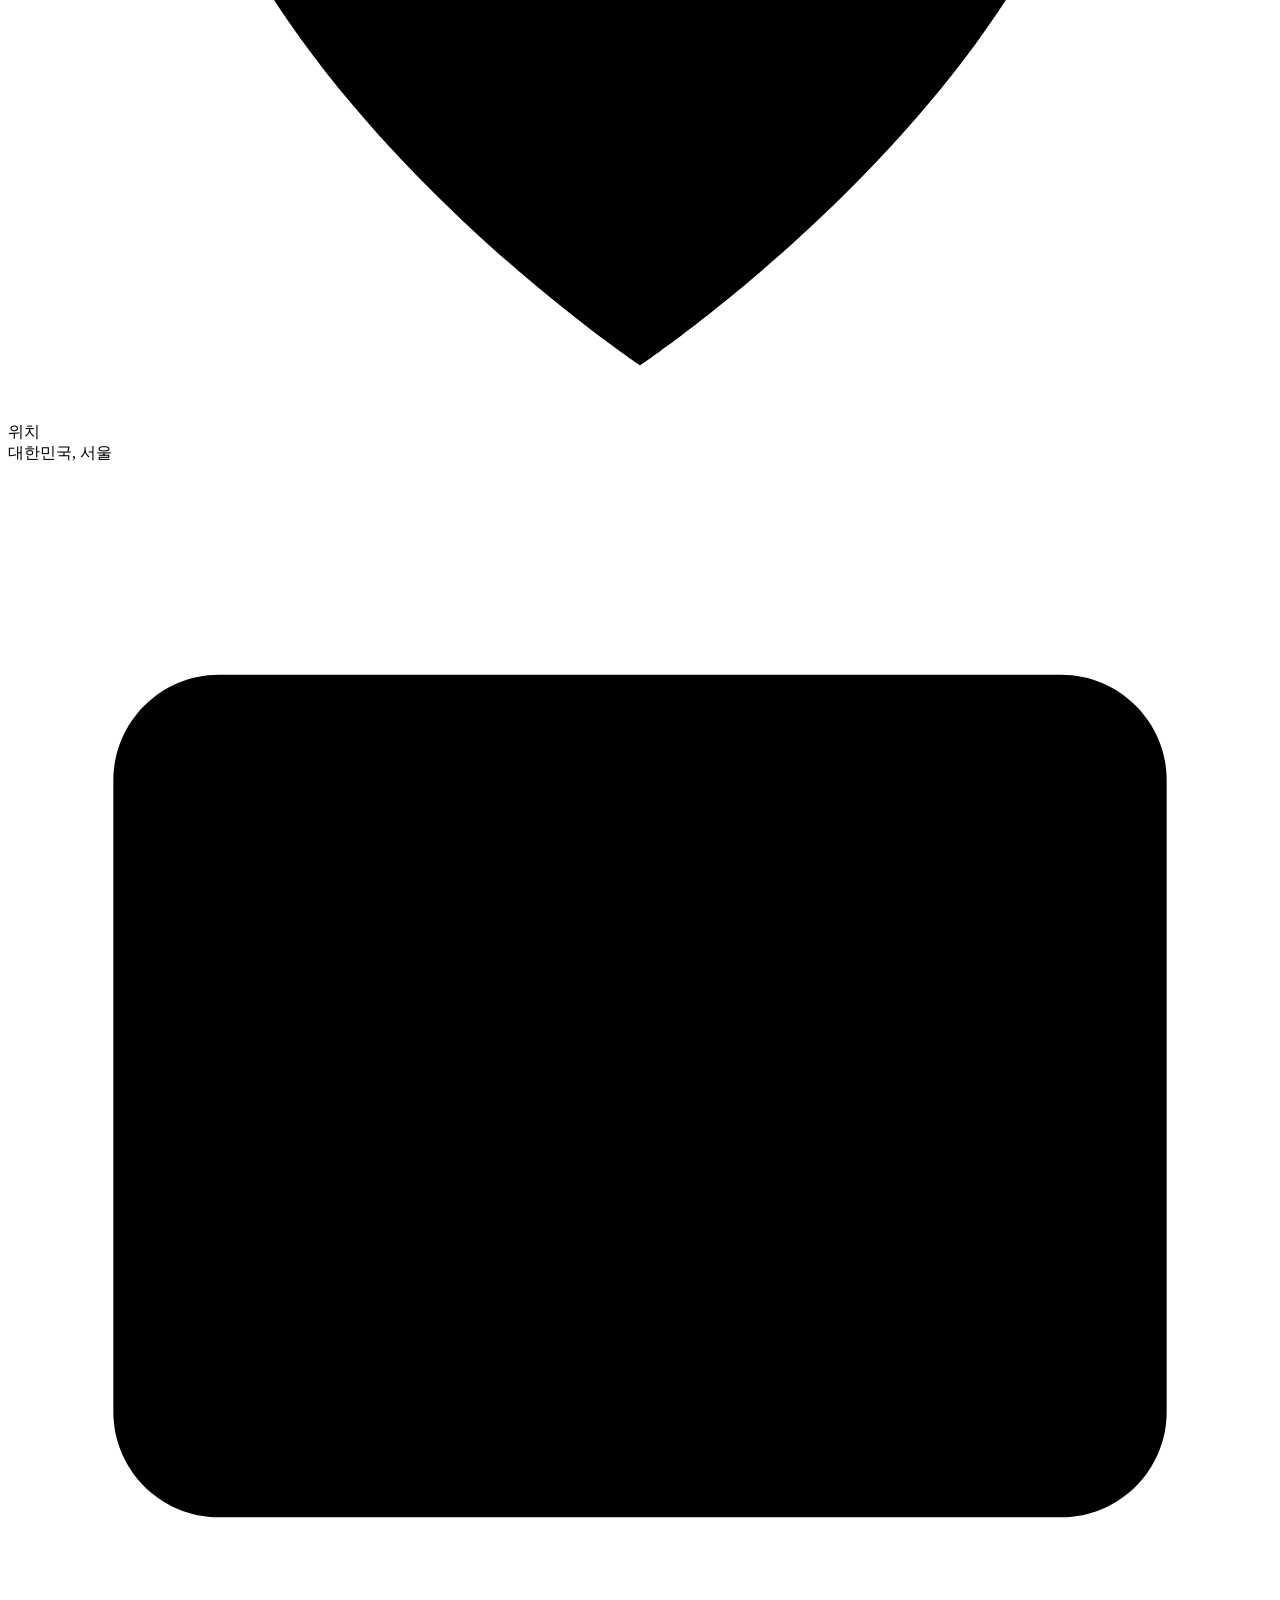
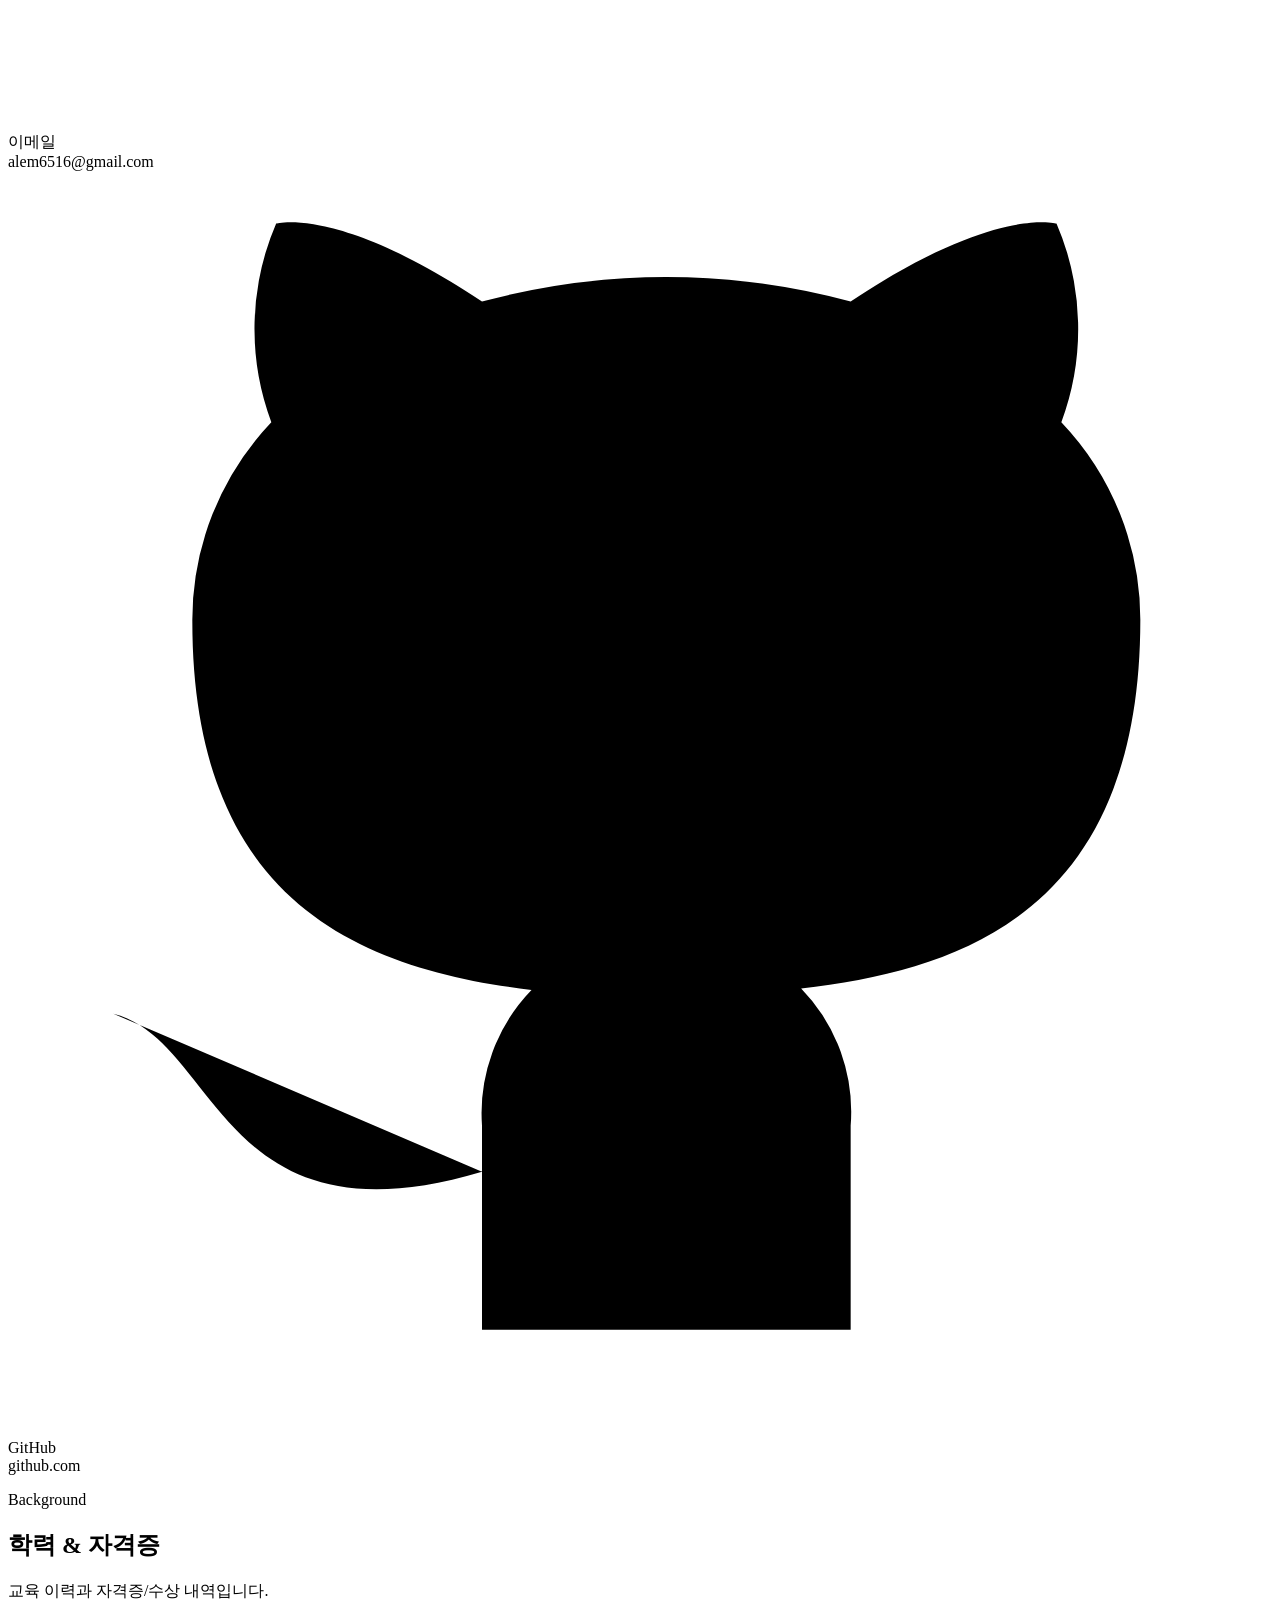
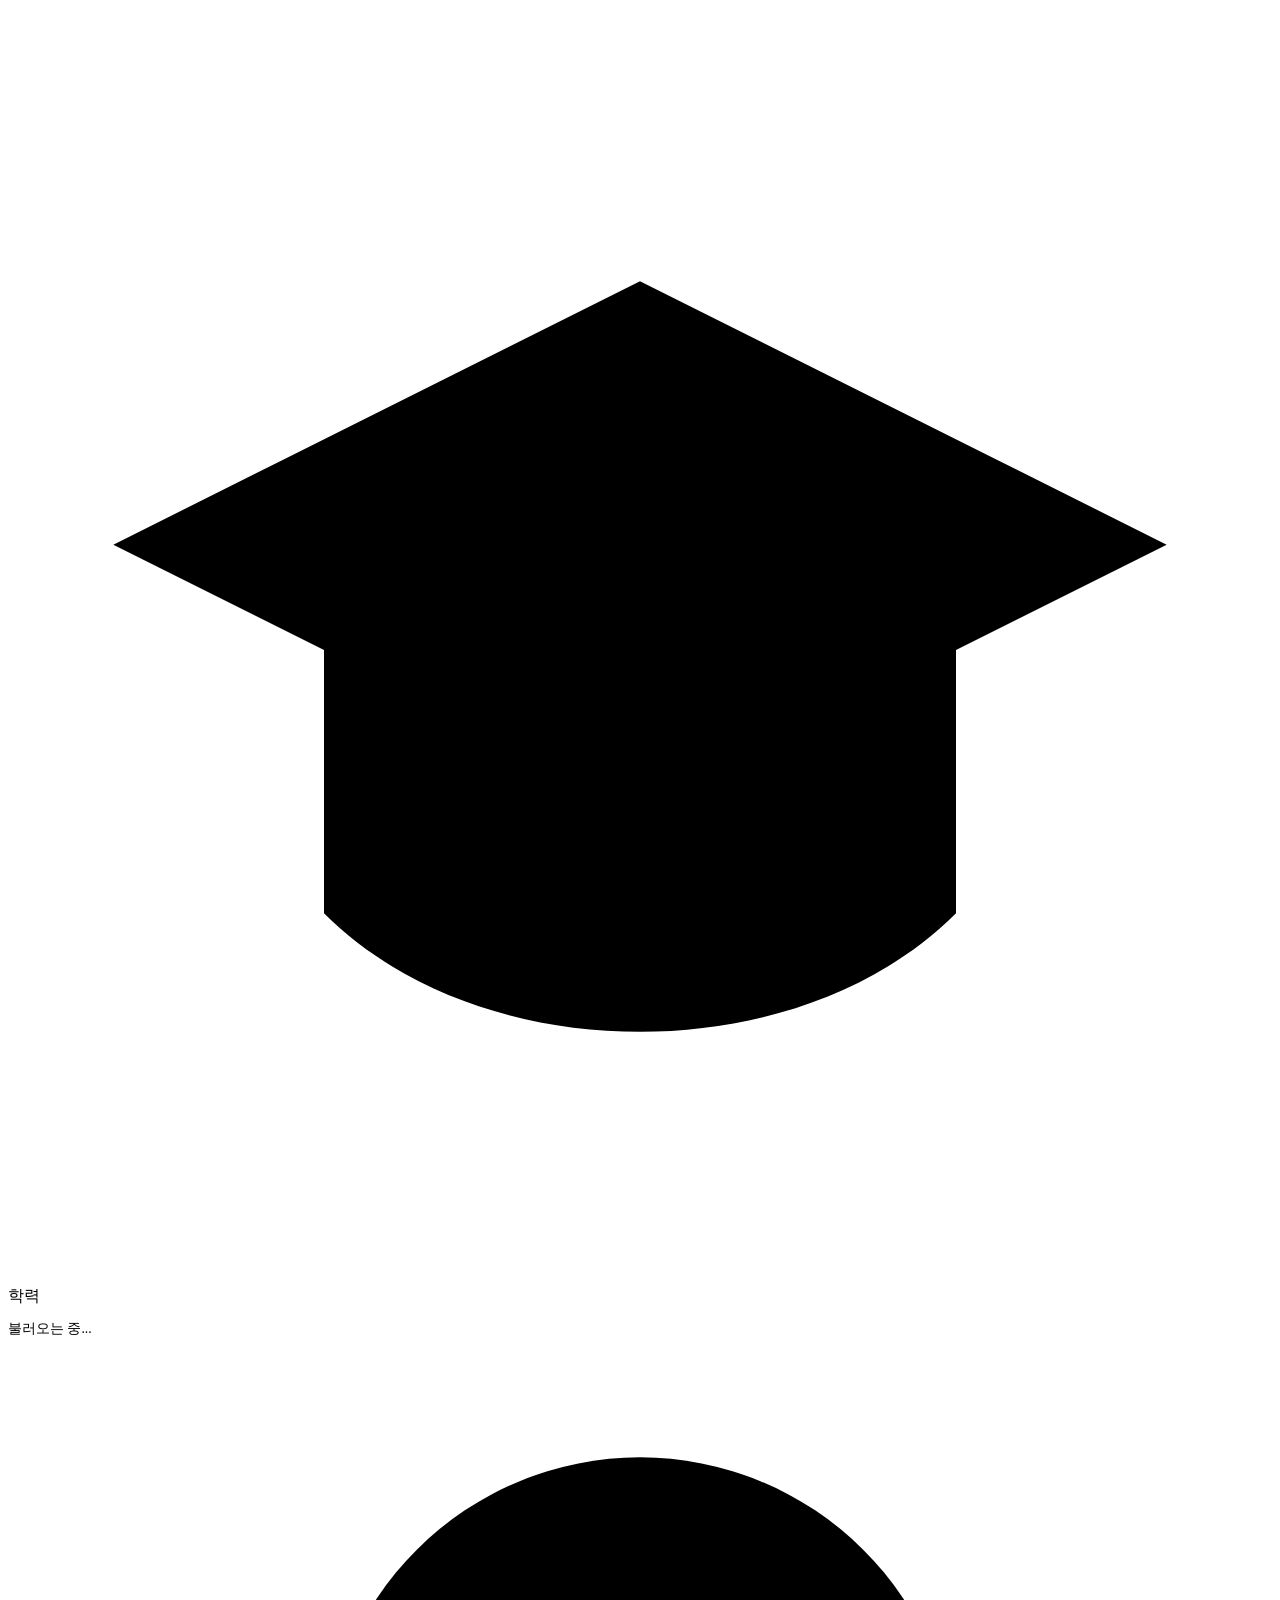
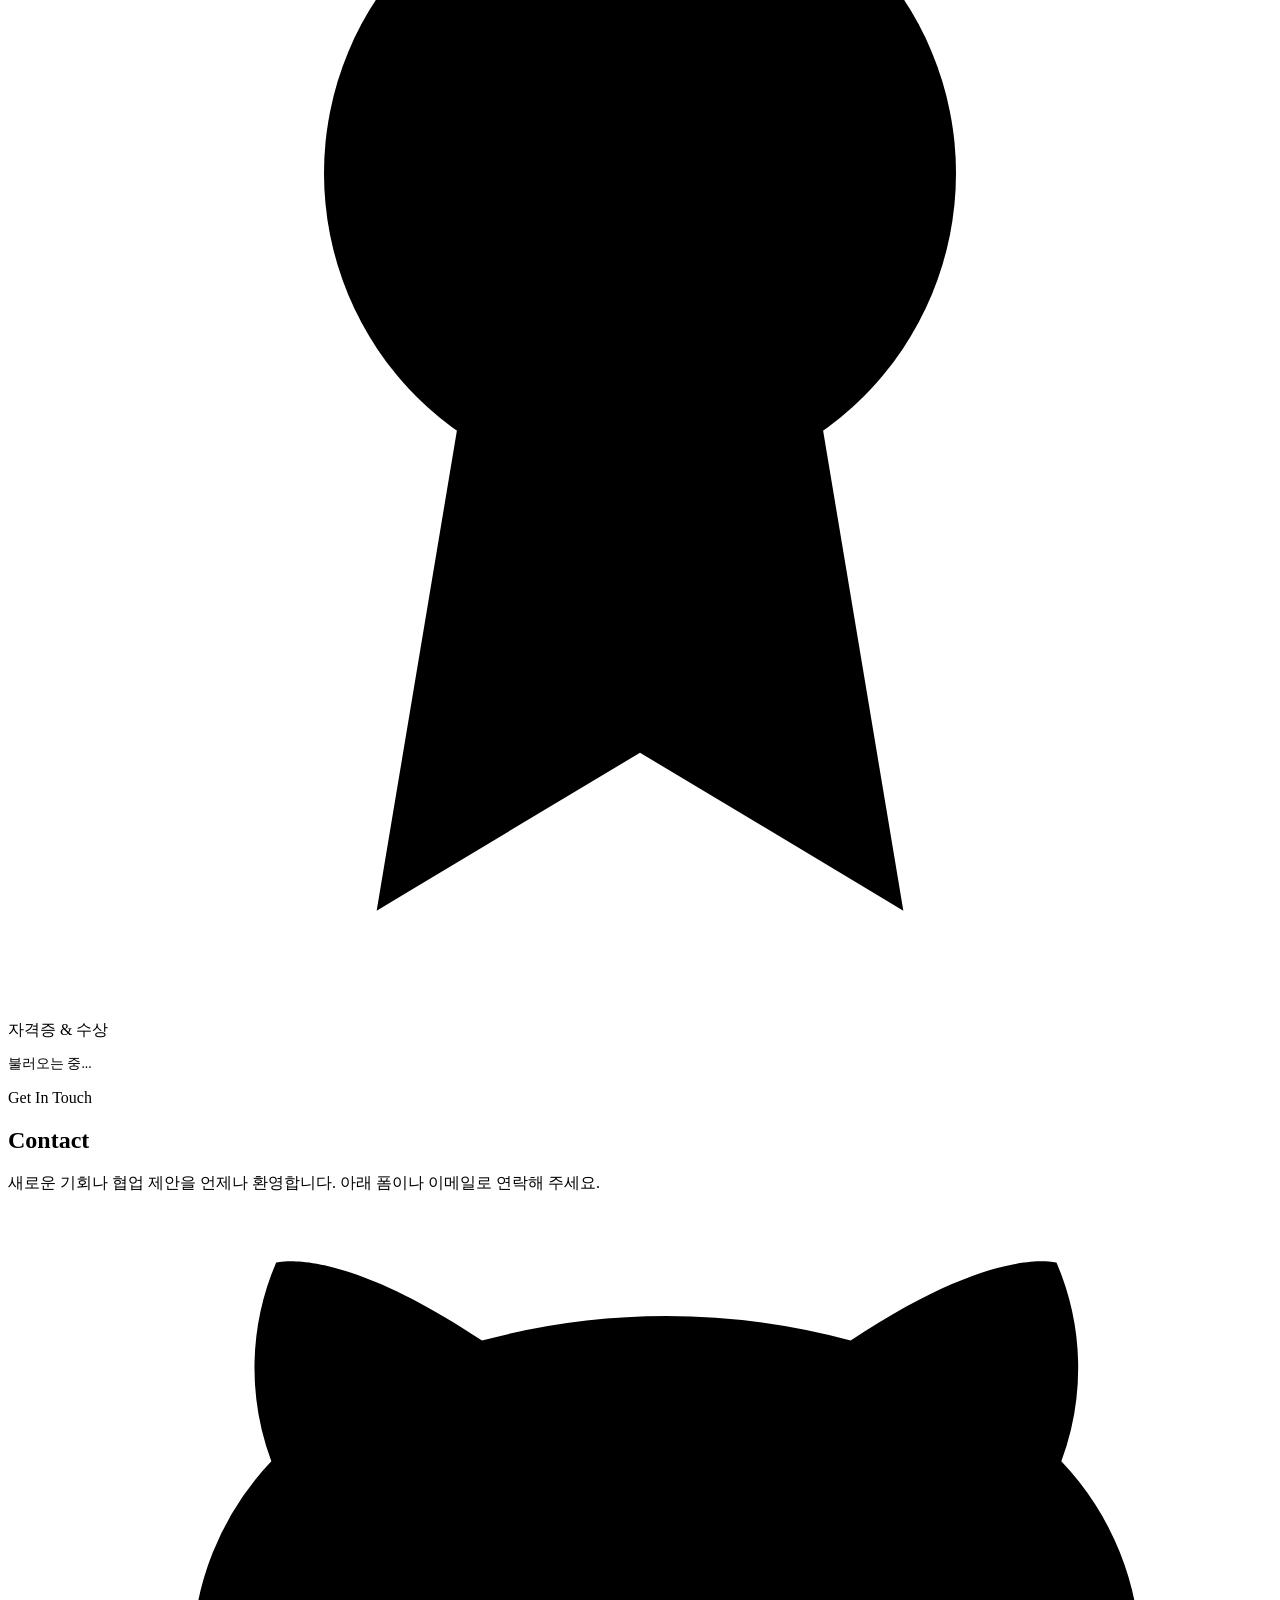
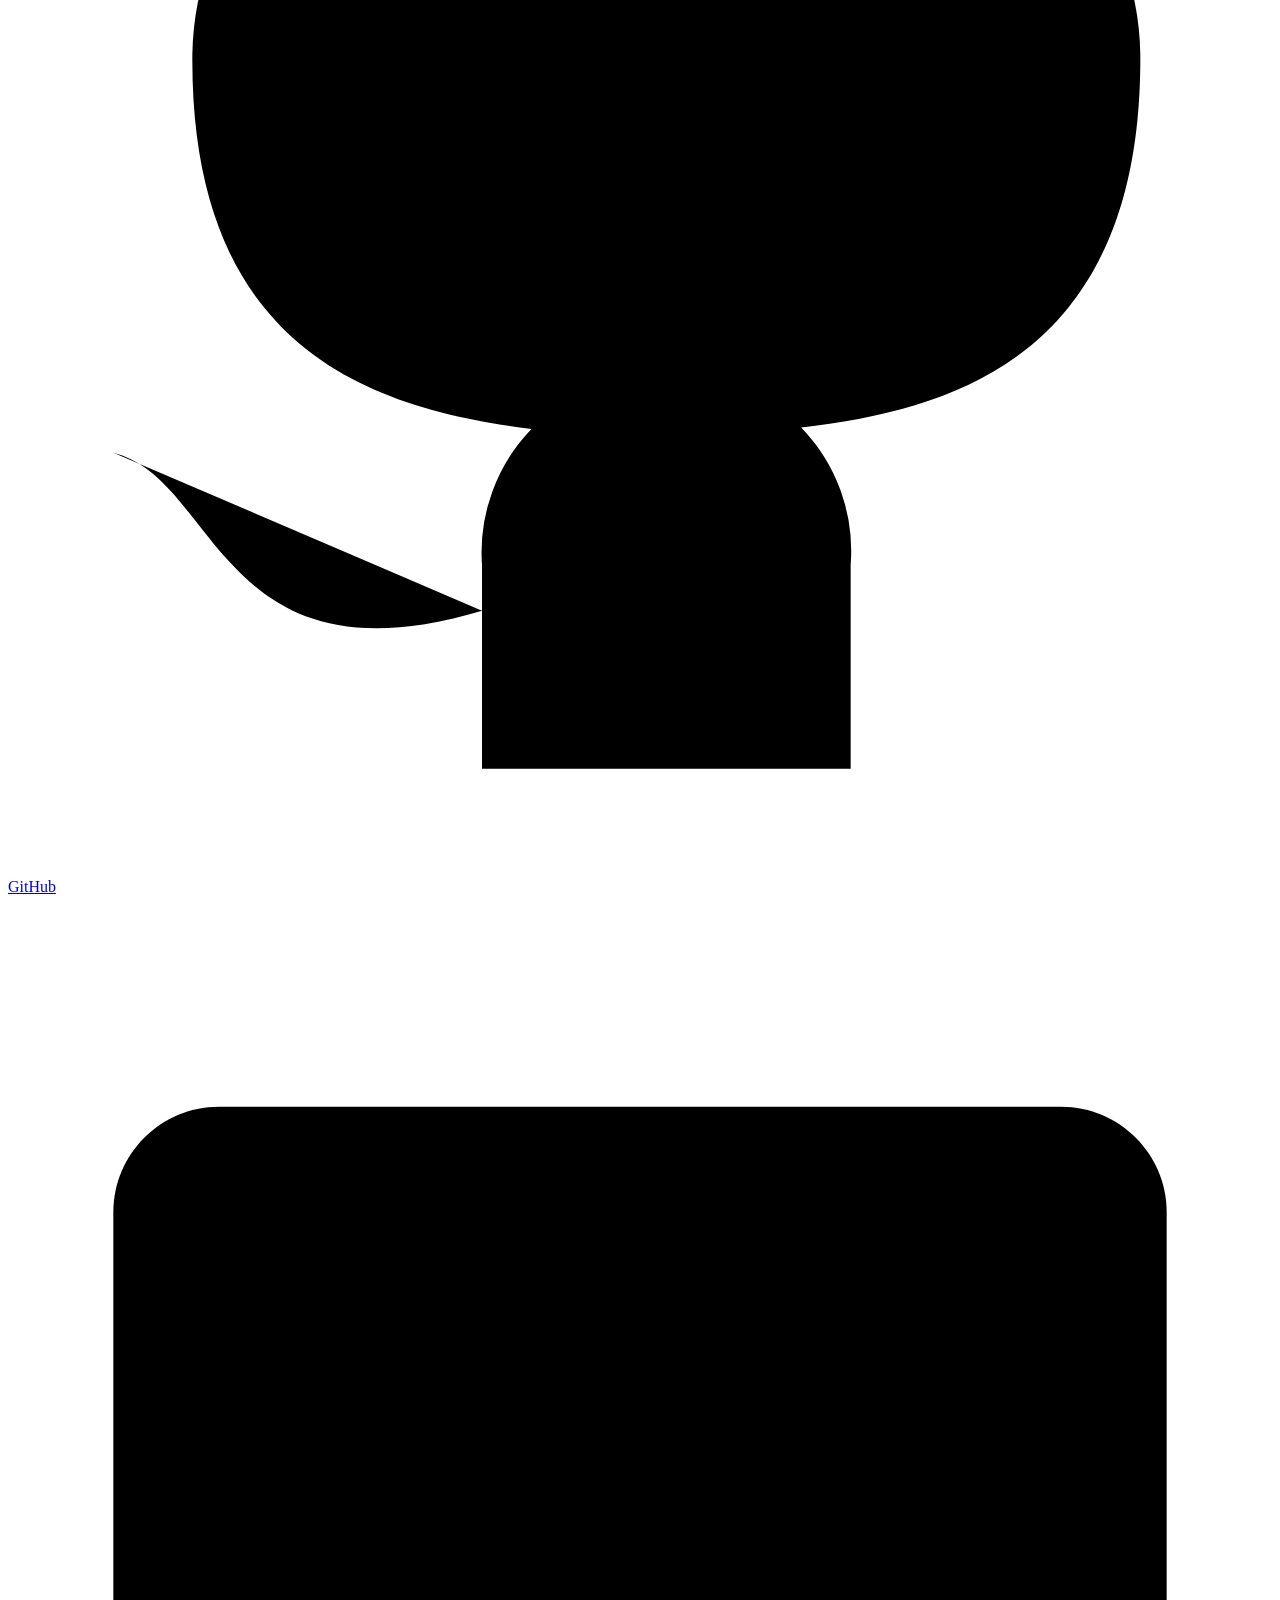
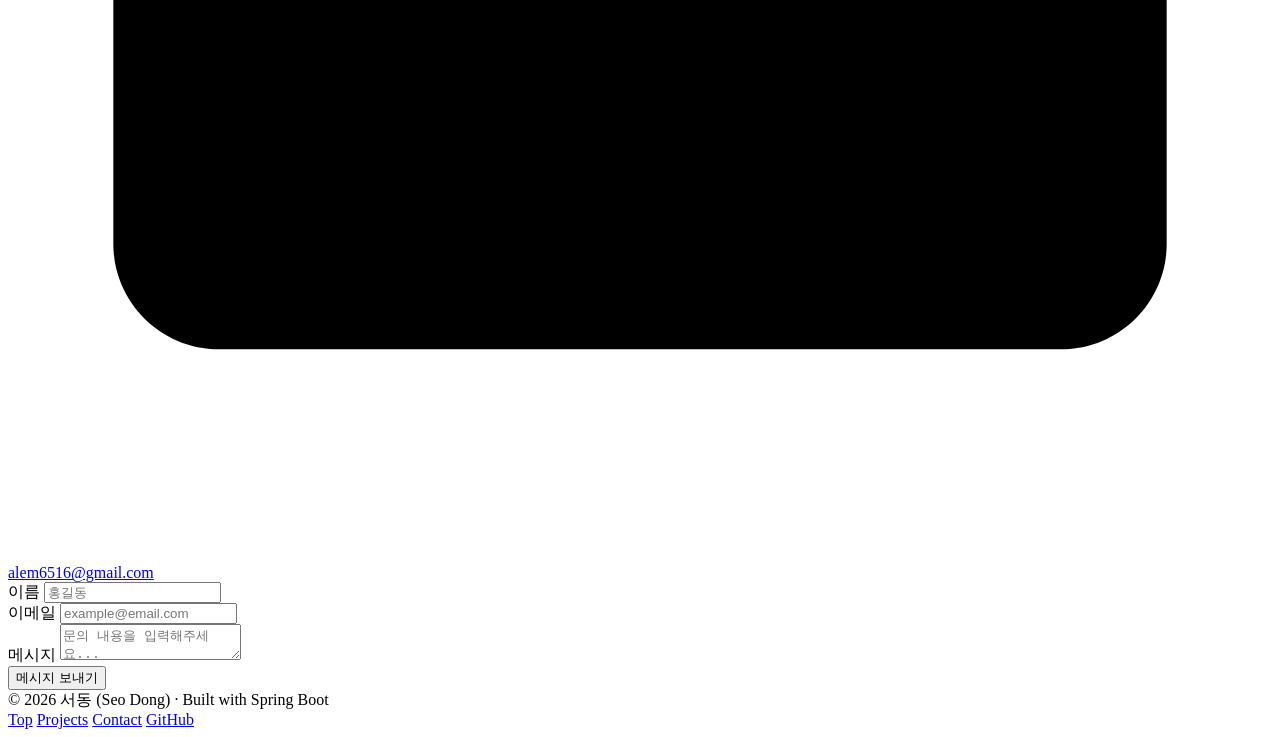
==== commit d2a34ad4: "feat: 프론트엔드 전면 리디자인 및 역량/스킬 기능 확장 - 다크 모드 → 라이트 모드 전환 (전체 색상 체계 변경) - Hero 섹션 2분할 레이아웃 (프로필 사진 + 소개)" ====
--- a/src/main/resources/static/index.html
+++ b/src/main/resources/static/index.html
@@ -4,461 +4,26 @@
   <meta charset="UTF-8" />
   <meta name="viewport" content="width=device-width, initial-scale=1.0" />
   <title>서동 | Portfolio</title>
+  <meta name="description" content="Java/Spring Boot 백엔드 개발자 서동의 포트폴리오입니다." />
   <link rel="preconnect" href="https://fonts.googleapis.com" />
   <link href="https://fonts.googleapis.com/css2?family=Inter:wght@400;500;600;700;800&display=swap" rel="stylesheet" />
-
-  <style>
-    *, *::before, *::after { box-sizing: border-box; margin: 0; padding: 0; }
-    :root {
-      --primary:   #4f46e5;
-      --secondary: #7c3aed;
-      --accent:    #818cf8;
-      --dark:      #080812;
-      --surface:   #0f0f1e;
-      --surface2:  #13132a;
-      --border:    rgba(99,102,241,0.2);
-      --text:      #e2e8f0;
-      --muted:     #64748b;
-      --cyan:      #22d3ee;
-    }
-    html { scroll-behavior: smooth; font-size: 112%; }
-    body {
-      background: var(--dark);
-      color: var(--text);
-      font-family: 'Inter', sans-serif;
-      overflow-x: hidden;
-      line-height: 1.6;
-    }
-
-    /* ── Scrollbar ── */
-    ::-webkit-scrollbar { width: 6px; }
-    ::-webkit-scrollbar-track { background: var(--dark); }
-    ::-webkit-scrollbar-thumb { background: rgba(99,102,241,0.4); border-radius: 3px; }
-
-    /* ── Navbar ── */
-    nav {
-      position: fixed; top: 0; left: 0; right: 0; z-index: 100;
-      height: 60px;
-      background: rgba(8,8,18,0.6);
-      backdrop-filter: blur(16px);
-      border-bottom: 1px solid transparent;
-      display: flex; align-items: center; justify-content: space-between;
-      padding: 0 clamp(1.5rem, 5vw, 4rem);
-      transition: background 0.3s, border-color 0.3s;
-    }
-    nav.scrolled {
-      background: rgba(8,8,18,0.95);
-      border-bottom-color: var(--border);
-    }
-    .nav-logo {
-      font-size: 1.1rem; font-weight: 800;
-      color: var(--cyan); letter-spacing: -0.01em;
-    }
-    .nav-links {
-      display: flex; gap: 2rem; list-style: none; align-items: center;
-    }
-    .nav-links a {
-      color: #94a3b8; text-decoration: none;
-      font-size: 0.92rem; font-weight: 500;
-      transition: color 0.2s; position: relative; padding-bottom: 2px;
-    }
-    .nav-links a::after {
-      content: ''; position: absolute; bottom: -2px; left: 0; right: 0;
-      height: 2px; background: var(--accent);
-      transform: scaleX(0); transition: transform 0.2s; border-radius: 1px;
-    }
-    .nav-links a:hover { color: var(--text); }
-    .nav-links a.active { color: var(--accent); }
-    .nav-links a.active::after { transform: scaleX(1); }
-    .nav-cta {
-      background: linear-gradient(135deg, var(--primary), var(--secondary));
-      color: #fff !important; padding: 0.45rem 1.1rem;
-      border-radius: 0.5rem; font-weight: 600 !important;
-      transition: opacity 0.2s !important;
-    }
-    .nav-cta:hover { opacity: 0.85; color: #fff !important; }
-    .nav-cta::after { display: none !important; }
-    .nav-hamburger {
-      display: none; flex-direction: column; gap: 5px;
-      background: none; border: none; cursor: pointer; padding: 4px;
-    }
-    .nav-hamburger span {
-      display: block; width: 22px; height: 2px;
-      background: var(--text); border-radius: 2px;
-      transition: transform 0.25s, opacity 0.25s;
-    }
-    @media (max-width: 640px) {
-      .nav-links {
-        display: none; flex-direction: column; gap: 1.2rem;
-        position: absolute; top: 60px; left: 0; right: 0;
-        background: rgba(8,8,18,0.98); border-bottom: 1px solid var(--border);
-        padding: 1.5rem 2rem;
-      }
-      .nav-links.open { display: flex; }
-      .nav-hamburger { display: flex; }
-    }
-
-    /* ── Hero ── */
-    #hero {
-      min-height: 100vh;
-      display: flex; align-items: center; justify-content: center;
-      padding: 100px clamp(1.5rem, 5vw, 4rem) 4rem;
-      position: relative; overflow: hidden;
-    }
-    .hero-bg {
-      position: absolute; inset: 0; pointer-events: none;
-      background:
-        radial-gradient(ellipse 70% 60% at 20% 50%, rgba(79,70,229,0.14), transparent),
-        radial-gradient(ellipse 50% 40% at 80% 30%, rgba(34,211,238,0.08), transparent);
-    }
-    .hero-grid {
-      position: absolute; inset: 0; pointer-events: none;
-      background-image:
-        linear-gradient(rgba(99,102,241,0.04) 1px, transparent 1px),
-        linear-gradient(90deg, rgba(99,102,241,0.04) 1px, transparent 1px);
-      background-size: 60px 60px;
-      mask-image: radial-gradient(ellipse 80% 80% at 50% 50%, black, transparent);
-    }
-    .hero-inner {
-      position: relative; max-width: 960px; width: 100%;
-      display: grid; grid-template-columns: 1fr auto;
-      align-items: center; gap: 3rem;
-    }
-    @media (max-width: 800px) { .hero-inner { grid-template-columns: 1fr; } }
-
-    .hero-badge {
-      display: inline-flex; align-items: center; gap: 0.5rem;
-      background: rgba(34,211,238,0.08); border: 1px solid rgba(34,211,238,0.25);
-      color: var(--cyan); padding: 0.3rem 0.9rem;
-      border-radius: 2rem; font-size: 0.78rem; font-weight: 600;
-      margin-bottom: 1.5rem;
-    }
-    .hero-badge::before { content: ''; width: 7px; height: 7px; border-radius: 50%; background: var(--cyan); animation: pulse 2s infinite; }
-    @keyframes pulse { 0%,100% { opacity: 1; } 50% { opacity: 0.3; } }
-    .hero-name {
-      font-size: clamp(2.8rem, 6vw, 4.2rem);
-      font-weight: 800; line-height: 1.1;
-      letter-spacing: -0.03em; margin-bottom: 1rem;
-    }
-    .hero-name .highlight {
-      background: linear-gradient(90deg, var(--accent), var(--cyan));
-      -webkit-background-clip: text; -webkit-text-fill-color: transparent;
-    }
-    .hero-role { font-size: clamp(1rem, 2.5vw, 1.2rem); color: var(--muted); font-weight: 500; margin-bottom: 1.5rem; }
-    .hero-bio { font-size: 0.97rem; color: #94a3b8; line-height: 1.8; max-width: 520px; margin-bottom: 2rem; }
-    .hero-actions { display: flex; gap: 1rem; flex-wrap: wrap; margin-bottom: 2rem; }
-    .btn-primary {
-      background: linear-gradient(135deg, var(--primary), var(--secondary));
-      color: #fff; border: none; padding: 0.8rem 1.8rem;
-      border-radius: 0.65rem; font-size: 0.95rem; font-weight: 700;
-      cursor: pointer; text-decoration: none;
-      box-shadow: 0 4px 24px rgba(79,70,229,0.35);
-      transition: opacity 0.2s, transform 0.15s;
-    }
-    .btn-primary:hover { opacity: 0.88; transform: translateY(-2px); }
-    .btn-outline {
-      background: transparent; color: var(--text);
-      border: 1px solid rgba(99,102,241,0.4);
-      padding: 0.8rem 1.8rem; border-radius: 0.65rem;
-      font-size: 0.95rem; font-weight: 600; cursor: pointer;
-      text-decoration: none; transition: border-color 0.2s, color 0.2s, transform 0.15s;
-    }
-    .btn-outline:hover { border-color: var(--accent); color: var(--accent); transform: translateY(-2px); }
-    /* Hero right: stats */
-    .hero-right { display: flex; flex-direction: column; align-items: center; gap: 1.5rem; }
-    .hero-stats { display: flex; gap: 0.75rem; flex-wrap: wrap; justify-content: center; }
-    .hero-stat {
-      background: var(--surface); border: 1px solid var(--border);
-      border-radius: 0.9rem; padding: 0.9rem 1.1rem; text-align: center; min-width: 90px;
-    }
-    .hero-stat-val {
-      font-size: 1.5rem; font-weight: 800;
-      background: linear-gradient(90deg, var(--accent), var(--cyan));
-      -webkit-background-clip: text; -webkit-text-fill-color: transparent;
-    }
-    .hero-stat-lbl { font-size: 0.7rem; color: var(--muted); margin-top: 0.2rem; }
-    .scroll-hint {
-      position: absolute; bottom: 2rem; left: 50%; transform: translateX(-50%);
-      display: flex; flex-direction: column; align-items: center; gap: 0.4rem;
-      color: var(--muted); font-size: 0.75rem;
-    }
-    .scroll-hint::after {
-      content: ''; width: 1px; height: 40px;
-      background: linear-gradient(var(--muted), transparent);
-      animation: scrollDown 1.5s ease-in-out infinite;
-    }
-    @keyframes scrollDown { 0%,100% { transform: scaleY(1); opacity: 1; } 50% { transform: scaleY(0.5); opacity: 0.4; } }
-
-    /* ── Section base ── */
-    section { padding: 5rem clamp(1.5rem, 5vw, 4rem); }
-    .section-inner { max-width: 1000px; margin: 0 auto; }
-    .section-label { font-size: 0.78rem; font-weight: 700; letter-spacing: 0.15em; color: var(--cyan); text-transform: uppercase; margin-bottom: 0.6rem; }
-    .section-title { font-size: clamp(1.8rem, 4vw, 2.4rem); font-weight: 800; letter-spacing: -0.02em; margin-bottom: 0.5rem; }
-    .section-desc { color: var(--muted); font-size: 0.95rem; max-width: 520px; margin-bottom: 3rem; }
-    .section-divider { width: 48px; height: 3px; border-radius: 2px; background: linear-gradient(90deg, var(--primary), var(--cyan)); margin-bottom: 1rem; }
-
-    /* ── Projects ── */
-    #projects {
-      background: linear-gradient(180deg, var(--dark) 0%, rgba(79,70,229,0.04) 50%, var(--dark) 100%);
-    }
-    .carousel-outer {
-      position: relative;
-      display: flex; align-items: center; gap: 1rem;
-    }
-    .carousel-arrow {
-      width: 44px; height: 44px; border-radius: 50%; flex-shrink: 0;
-      background: var(--surface2); border: 1px solid var(--border);
-      color: var(--text); font-size: 1.3rem;
-      cursor: pointer; z-index: 2;
-      display: flex; align-items: center; justify-content: center;
-      transition: all 0.2s;
-    }
-    .carousel-arrow:hover:not(:disabled) { border-color: var(--accent); color: var(--accent); }
-    .carousel-arrow:disabled { opacity: 0.2; cursor: default; }
-    .carousel-wrap { overflow: hidden; flex: 1; padding: 1rem 0 1.2rem; }
-    .carousel-track {
-      display: flex; gap: 1.5rem;
-      transition: transform 0.45s cubic-bezier(0.25, 0.46, 0.45, 0.94);
-      will-change: transform;
-    }
-    .carousel-footer {
-      display: flex; align-items: center; justify-content: center;
-      gap: 1.2rem; margin-top: 1.2rem;
-    }
-    .carousel-counter { font-size: 0.82rem; color: var(--muted); font-weight: 600; min-width: 40px; text-align: center; }
-    .carousel-dots { display: flex; gap: 0.45rem; }
-    .carousel-dot {
-      width: 8px; height: 8px; border-radius: 50%;
-      background: var(--border); border: none; cursor: pointer;
-      transition: all 0.2s; padding: 0;
-    }
-    .carousel-dot.active { background: var(--accent); width: 24px; border-radius: 4px; }
-
-    .proj-card {
-      background: var(--surface);
-      border: 1px solid var(--border);
-      border-radius: 1.1rem; padding: 1.8rem 2rem;
-      width: min(680px, calc(100vw - 8rem));
-      height: 315px; flex-shrink: 0;
-      transition: transform 0.2s, border-color 0.2s, box-shadow 0.2s;
-      display: flex; flex-direction: column; gap: 0.6rem;
-      cursor: pointer; box-sizing: border-box;
-      position: relative;
-    }
-    .proj-card:hover {
-      transform: translateY(-4px);
-      border-color: rgba(99,102,241,0.5);
-      box-shadow: 0 10px 40px rgba(79,70,229,0.18);
-    }
-    .proj-card:hover .proj-more { color: var(--accent); }
-    .proj-card-top { display: flex; justify-content: space-between; align-items: flex-start; gap: 0.5rem; }
-    .proj-title { font-size: 1.05rem; font-weight: 700; color: var(--text); }
-    .proj-date { font-size: 0.75rem; color: var(--muted); white-space: nowrap; flex-shrink: 0; margin-top: 0.15rem; }
-    .proj-desc {
-      color: #94a3b8; font-size: 0.88rem; line-height: 1.7; flex: 1;
-      overflow: hidden; display: -webkit-box;
-      -webkit-line-clamp: 4; -webkit-box-orient: vertical;
-    }
-    .proj-card-bottom { display: flex; align-items: center; justify-content: space-between; gap: 0.5rem; flex-wrap: wrap; }
-    .proj-tags { display: flex; flex-wrap: wrap; gap: 0.3rem; }
-    .proj-tag {
-      background: rgba(99,102,241,0.1); color: #a5b4fc;
-      padding: 0.18rem 0.6rem; border-radius: 2rem;
-      font-size: 0.73rem; border: 1px solid rgba(99,102,241,0.2);
-    }
-    .proj-more { font-size: 0.82rem; font-weight: 600; color: var(--muted); transition: color 0.2s; white-space: nowrap; }
-    #projects-loading { text-align: center; color: var(--muted); padding: 3rem; font-size: 0.9rem; }
-
-    /* ── Project Modal ── */
-    .proj-modal-backdrop {
-      display: none; position: fixed; inset: 0; z-index: 500;
-      background: rgba(0,0,0,0.75); backdrop-filter: blur(6px);
-      align-items: center; justify-content: center; padding: 1.5rem;
-    }
-    .proj-modal-backdrop.open { display: flex; }
-    .proj-modal-box {
-      background: var(--surface); border: 1px solid rgba(99,102,241,0.3);
-      border-radius: 1.4rem; padding: 2.5rem 2.8rem;
-      max-width: 700px; width: 100%; max-height: 88vh;
-      overflow-y: auto; position: relative;
-      animation: modalIn 0.25s cubic-bezier(0.34,1.2,0.64,1);
-    }
-    @keyframes modalIn { from { opacity: 0; transform: translateY(24px) scale(0.97); } to { opacity: 1; transform: none; } }
-    .proj-modal-close {
-      position: absolute; top: 1.3rem; right: 1.3rem;
-      background: none; border: 1px solid var(--border);
-      color: var(--muted); width: 34px; height: 34px;
-      border-radius: 50%; cursor: pointer; font-size: 0.9rem;
-      display: flex; align-items: center; justify-content: center;
-      transition: color 0.2s, border-color 0.2s;
-    }
-    .proj-modal-close:hover { color: var(--text); border-color: var(--accent); }
-    .modal-title { font-size: 1.5rem; font-weight: 800; margin-bottom: 1rem; letter-spacing: -0.02em; }
-    .modal-desc { color: #94a3b8; font-size: 0.95rem; line-height: 1.8; margin-bottom: 1.5rem; }
-    /* ── Media Slideshow ── */
-    .modal-slideshow { position: relative; margin-bottom: 1.5rem; border-radius: 10px; overflow: hidden; background: #0a0a1a; }
-    .modal-slide { display: none; }
-    .modal-slide.active { display: block; }
-    .modal-slide img { width: 100%; max-height: 400px; object-fit: contain; cursor: pointer; display: block; }
-    .modal-slide video { width: 100%; max-height: 400px; display: block; }
-    .slideshow-controls {
-      position: absolute; top: 50%; transform: translateY(-50%);
-      width: 100%; display: flex; justify-content: space-between; pointer-events: none; padding: 0 0.5rem;
-    }
-    .slideshow-btn {
-      pointer-events: all; background: rgba(0,0,0,0.5); border: none; color: #fff;
-      width: 36px; height: 36px; border-radius: 50%; font-size: 1.2rem;
-      cursor: pointer; display: flex; align-items: center; justify-content: center;
-      transition: background 0.2s;
-    }
-    .slideshow-btn:hover { background: rgba(79,70,229,0.7); }
-    .slideshow-counter {
-      position: absolute; bottom: 0.6rem; right: 0.75rem;
-      font-size: 0.72rem; color: rgba(255,255,255,0.7);
-      background: rgba(0,0,0,0.4); padding: 0.15rem 0.5rem; border-radius: 1rem;
-    }
-    .slideshow-dots {
-      display: flex; justify-content: center; gap: 0.4rem; padding: 0.6rem 0 0;
-    }
-    .slideshow-dot {
-      width: 7px; height: 7px; border-radius: 50%; background: var(--border); cursor: pointer;
-      transition: background 0.2s, width 0.2s; border: none;
-    }
-    .slideshow-dot.active { background: var(--accent); width: 20px; border-radius: 4px; }
-    .modal-section-label { font-size: 0.75rem; font-weight: 700; letter-spacing: 0.12em; text-transform: uppercase; color: var(--cyan); margin-bottom: 0.7rem; }
-    .modal-tags { display: flex; flex-wrap: wrap; gap: 0.45rem; margin-bottom: 1.5rem; }
-    .modal-tag { background: rgba(99,102,241,0.12); color: #a5b4fc; padding: 0.28rem 0.75rem; border-radius: 2rem; font-size: 0.8rem; border: 1px solid rgba(99,102,241,0.25); }
-    .modal-features { list-style: none; display: flex; flex-direction: column; gap: 0.55rem; margin-bottom: 1.8rem; }
-    .modal-features li { display: flex; gap: 0.6rem; font-size: 0.9rem; color: #94a3b8; line-height: 1.6; }
-    .modal-features li::before { content: '▸'; color: var(--accent); flex-shrink: 0; margin-top: 0.05rem; }
-    .modal-links { display: flex; gap: 0.8rem; flex-wrap: wrap; }
-    .modal-link-btn { display: inline-flex; align-items: center; gap: 0.5rem; padding: 0.6rem 1.3rem; border-radius: 0.6rem; font-size: 0.88rem; font-weight: 600; text-decoration: none; transition: opacity 0.2s, transform 0.15s; }
-    .modal-link-btn:hover { opacity: 0.85; transform: translateY(-1px); }
-    .modal-link-github { background: rgba(255,255,255,0.08); color: var(--text); border: 1px solid rgba(255,255,255,0.15); }
-    .modal-link-demo   { background: linear-gradient(135deg, var(--primary), var(--secondary)); color: #fff; }
-    .modal-loading { text-align: center; color: var(--muted); padding: 2rem; font-size: 0.9rem; }
-
-    /* ── Lightbox ── */
-    .lightbox {
-      display: none; position: fixed; inset: 0; z-index: 600;
-      background: rgba(0,0,0,0.92); align-items: center; justify-content: center;
-    }
-    .lightbox.open { display: flex; }
-    .lightbox img { max-width: 90vw; max-height: 90vh; border-radius: 8px; }
-    .lightbox-close {
-      position: absolute; top: 1.5rem; right: 1.5rem;
-      background: none; border: 1px solid rgba(255,255,255,0.2);
-      color: #fff; width: 38px; height: 38px; border-radius: 50%;
-      cursor: pointer; font-size: 1rem;
-      display: flex; align-items: center; justify-content: center;
-    }
-
-    /* ── Skills ── */
-    #skills { background: var(--surface2); }
-    .skills-grid { display: grid; grid-template-columns: repeat(auto-fill, minmax(220px, 1fr)); gap: 1.2rem; }
-    .skill-card {
-      background: var(--surface); border: 1px solid var(--border);
-      border-radius: 1rem; padding: 1.5rem;
-      border-top: 3px solid var(--card-color, var(--accent));
-      transition: border-color 0.2s, box-shadow 0.2s, transform 0.2s;
-    }
-    .skill-card:hover { box-shadow: 0 4px 24px rgba(79,70,229,0.12); transform: translateY(-2px); }
-    .skill-category-header { display: flex; align-items: center; margin-bottom: 1rem; }
-    .skill-category { font-size: 0.78rem; font-weight: 700; letter-spacing: 0.1em; text-transform: uppercase; color: var(--accent); }
-    .skill-tags { display: flex; flex-direction: column; gap: 0.4rem; }
-    .skill-tag {
-      background: rgba(99,102,241,0.08); color: #c7d2fe;
-      padding: 0.28rem 0.7rem; border-radius: 0.4rem;
-      font-size: 0.82rem; font-weight: 500;
-      width: 100%;
-    }
-
-    /* ── About ── */
-    #about { background: linear-gradient(180deg, var(--dark) 0%, rgba(34,211,238,0.02) 100%); }
-    .about-grid { display: grid; grid-template-columns: 1fr 1fr; gap: 4rem; align-items: start; }
-    @media (max-width: 640px) { .about-grid { grid-template-columns: 1fr; gap: 2.5rem; } }
-    .about-bio p { color: #94a3b8; line-height: 1.9; font-size: 0.95rem; margin-bottom: 1.2rem; }
-    .about-stats { display: flex; gap: 2rem; margin-top: 1.5rem; flex-wrap: wrap; }
-    .about-stat-val { font-size: 1.9rem; font-weight: 800; color: var(--accent); }
-    .about-stat-lbl { font-size: 0.8rem; color: var(--muted); margin-top: 0.1rem; }
-    .about-info-card { background: var(--surface); border: 1px solid var(--border); border-radius: 1.2rem; padding: 2rem; display: flex; flex-direction: column; gap: 1.4rem; }
-    .info-row { display: flex; align-items: center; gap: 1rem; }
-    .info-icon { font-size: 1.3rem; flex-shrink: 0; }
-    .info-title { font-size: 0.8rem; font-weight: 600; color: #c7d2fe; margin-bottom: 0.15rem; }
-    .info-val { font-size: 0.85rem; color: var(--muted); }
-
-    /* ── Education & Certifications ── */
-    #edu-cert { background: var(--surface2); padding: 5rem clamp(1.5rem, 5vw, 4rem); }
-    .edu-cert-grid { display: grid; grid-template-columns: 1fr 1fr; gap: 2rem; }
-    @media (max-width: 640px) { .edu-cert-grid { grid-template-columns: 1fr; } }
-    .edu-cert-card { background: var(--surface); border: 1px solid var(--border); border-radius: 1.1rem; padding: 1.8rem; }
-    .edu-cert-card-title { font-size: 0.78rem; font-weight: 700; letter-spacing: 0.1em; text-transform: uppercase; color: var(--cyan); margin-bottom: 1.4rem; }
-    .edu-item, .cert-item { padding: 1rem 0; border-bottom: 1px solid rgba(99,102,241,0.1); }
-    .edu-item:last-child, .cert-item:last-child { border-bottom: none; padding-bottom: 0; }
-    .edu-degree { font-size: 0.95rem; font-weight: 700; color: var(--text); margin-bottom: 0.25rem; }
-    .edu-school { font-size: 0.85rem; color: var(--accent); margin-bottom: 0.15rem; }
-    .edu-period { font-size: 0.78rem; color: var(--muted); }
-    .cert-name { font-size: 0.92rem; font-weight: 600; color: var(--text); margin-bottom: 0.2rem; }
-    .cert-issuer { font-size: 0.82rem; color: var(--muted); }
-    .cert-date { font-size: 0.78rem; color: var(--accent); margin-top: 0.15rem; }
-    .award-badge { display: inline-flex; align-items: center; gap: 0.5rem; background: rgba(251,191,36,0.08); border: 1px solid rgba(251,191,36,0.2); color: #fbbf24; padding: 0.4rem 0.8rem; border-radius: 2rem; font-size: 0.8rem; font-weight: 600; margin: 0.3rem 0.3rem 0 0; }
-
-    /* ── Contact ── */
-    #contact { background: linear-gradient(180deg, var(--dark) 0%, rgba(79,70,229,0.04) 100%); }
-    .contact-wrapper { display: grid; grid-template-columns: 1fr 1fr; gap: 4rem; align-items: start; }
-    @media (max-width: 640px) { .contact-wrapper { grid-template-columns: 1fr; gap: 2.5rem; } }
-    .contact-info p { color: #94a3b8; line-height: 1.8; font-size: 0.95rem; margin-bottom: 1.5rem; }
-    .contact-socials { display: flex; flex-direction: column; gap: 0.8rem; }
-    .contact-social-link { display: flex; align-items: center; gap: 0.75rem; color: var(--muted); text-decoration: none; font-size: 0.9rem; font-weight: 500; transition: color 0.2s; }
-    .contact-social-link:hover { color: var(--accent); }
-    .contact-social-icon { width: 36px; height: 36px; border-radius: 50%; background: var(--surface); border: 1px solid var(--border); display: flex; align-items: center; justify-content: center; font-size: 1rem; flex-shrink: 0; transition: border-color 0.2s; }
-    .contact-social-link:hover .contact-social-icon { border-color: var(--accent); }
-    .contact-form { display: flex; flex-direction: column; gap: 1rem; }
-    .form-group { display: flex; flex-direction: column; gap: 0.4rem; }
-    .form-label { font-size: 0.82rem; font-weight: 600; color: #c7d2fe; }
-    .form-input, .form-textarea { background: var(--surface2); border: 1px solid rgba(99,102,241,0.25); border-radius: 0.75rem; padding: 0.8rem 1rem; color: var(--text); font-size: 0.92rem; font-family: inherit; outline: none; transition: border-color 0.2s; }
-    .form-input:focus, .form-textarea:focus { border-color: var(--accent); }
-    .form-textarea { resize: vertical; min-height: 120px; }
-    .form-submit { background: linear-gradient(135deg, var(--primary), var(--secondary)); color: #fff; border: none; padding: 0.9rem; border-radius: 0.75rem; font-size: 0.97rem; font-weight: 700; cursor: pointer; box-shadow: 0 4px 20px rgba(79,70,229,0.3); transition: opacity 0.2s, transform 0.15s; margin-top: 0.3rem; }
-    .form-submit:hover:not(:disabled) { opacity: 0.88; transform: translateY(-1px); }
-    .form-submit:disabled { opacity: 0.5; cursor: not-allowed; }
-    .form-success { text-align: center; color: var(--cyan); font-size: 0.9rem; font-weight: 600; padding: 2rem; background: rgba(34,211,238,0.06); border: 1px solid rgba(34,211,238,0.2); border-radius: 0.75rem; }
-
-    /* ── Footer ── */
-    footer {
-      background: var(--surface2);
-      border-top: 1px solid var(--border);
-      padding: 2.5rem clamp(1.5rem, 5vw, 4rem);
-    }
-    .footer-inner {
-      max-width: 1000px; margin: 0 auto;
-      display: flex; justify-content: space-between; align-items: center; flex-wrap: wrap; gap: 1.2rem;
-    }
-    .footer-left { color: var(--muted); font-size: 0.82rem; }
-    .footer-left span { color: var(--accent); font-weight: 600; }
-    .footer-links { display: flex; gap: 1.5rem; }
-    .footer-links a { color: var(--muted); text-decoration: none; font-size: 0.82rem; transition: color 0.2s; }
-    .footer-links a:hover { color: var(--accent); }
-
-    /* ── Fade-in on scroll ── */
-    .fade-in { opacity: 0; transform: translateY(24px); transition: opacity 0.55s ease, transform 0.55s ease; }
-    .fade-in.visible { opacity: 1; transform: none; }
-  </style>
+  <link rel="stylesheet" href="/css/main.css" />
 </head>
 <body>
 
   <!-- ── Navbar ── -->
   <nav id="navbar">
-    <span class="nav-logo">&lt;SD /&gt;</span>
+    <span class="nav-logo">SD<span>.</span></span>
     <button class="nav-hamburger" id="hamburger" aria-label="메뉴">
       <span></span><span></span><span></span>
     </button>
     <ul class="nav-links" id="nav-links">
-      <li><a href="#projects" data-section="projects">Projects</a></li>
-      <li><a href="#skills"   data-section="skills">Skills</a></li>
-      <li><a href="#about"    data-section="about">About</a></li>
-      <li><a href="#edu-cert" data-section="edu-cert">Education</a></li>
-      <li><a href="#contact"  class="nav-cta">Contact</a></li>
+      <li><a href="#experience" data-section="experience">Competencies</a></li>
+      <li><a href="#projects"   data-section="projects">Projects</a></li>
+      <li><a href="#skills"     data-section="skills">Skills</a></li>
+      <li><a href="#about"      data-section="about">About</a></li>
+      <li><a href="#edu-cert"   data-section="edu-cert">Education</a></li>
+      <li><a href="#contact"    class="nav-cta">Contact</a></li>
     </ul>
   </nav>
 
@@ -467,37 +32,38 @@
     <div class="hero-bg"></div>
     <div class="hero-grid"></div>
     <div class="hero-inner">
-      <div class="hero-content">
+      <div class="hero-photo-wrap">
+        <img class="hero-photo" src="/image/pic1.jpg" alt="서동 프로필 사진" />
+      </div>
+      <div class="hero-text">
         <div class="hero-badge">Available for opportunities</div>
         <h1 class="hero-name">
-          안녕하세요,<br>
-          저는 <span class="highlight" id="hero-name">서동</span>입니다
+          안녕하세요, 저는 <span class="highlight" id="hero-name">서동준</span>입니다
         </h1>
         <p class="hero-role" id="hero-role">Backend · DevOps Developer</p>
-        <p class="hero-bio" id="hero-bio">Java/Spring Boot를 주력으로 클라우드 인프라와 DevOps 자동화에 관심이 많은 백엔드 개발자입니다.</p>
+        <p class="hero-bio" id="hero-bio">SpringBoot를 주력으로 시스템 아키텍쳐에 관심이 많은 백엔드 개발자입니다.</p>
         <div class="hero-actions">
           <a href="#projects" class="btn-primary">프로젝트 보기</a>
-          <a href="#contact"  class="btn-outline">연락하기</a>
-        </div>
-      </div>
-      <div class="hero-right">
-        <div class="hero-stats">
-          <div class="hero-stat">
-            <div class="hero-stat-val" id="stat-projects">20+</div>
-            <div class="hero-stat-lbl">프로젝트</div>
-          </div>
-          <div class="hero-stat">
-            <div class="hero-stat-val" id="stat-exp">3년</div>
-            <div class="hero-stat-lbl">경력</div>
-          </div>
-          <div class="hero-stat">
-            <div class="hero-stat-val">15+</div>
-            <div class="hero-stat-lbl">기술 스택</div>
-          </div>
+          <a href="#contact"  class="btn-soft">연락하기</a>
         </div>
       </div>
     </div>
     <div class="scroll-hint">SCROLL</div>
+  </section>
+
+  <!-- ── Experience ── -->
+  <section id="experience">
+    <div class="section-inner">
+      <div class="fade-in">
+        <p class="section-label">Core Competencies</p>
+        <div class="section-divider"></div>
+        <h2 class="section-title">Competencies</h2>
+        <p class="section-desc">문제 상황과 그에 대한 접근·배운 점을 정리했습니다.</p>
+      </div>
+      <div class="exp-grid fade-in" id="experience-grid">
+        <p style="color:var(--muted);font-size:.875rem">불러오는 중...</p>
+      </div>
+    </div>
   </section>
 
   <!-- ── Projects ── -->
@@ -509,18 +75,8 @@
         <h2 class="section-title">Projects</h2>
         <p class="section-desc">다양한 환경에서 진행한 프로젝트들입니다.</p>
       </div>
-      <div class="carousel-outer">
-        <button class="carousel-arrow" id="carousel-prev" onclick="carouselMove(-1)">&#8249;</button>
-        <div class="carousel-wrap" id="carousel-wrap">
-          <div class="carousel-track" id="projects-grid">
-            <div id="projects-loading">불러오는 중...</div>
-          </div>
-        </div>
-        <button class="carousel-arrow" id="carousel-next" onclick="carouselMove(1)">&#8250;</button>
-      </div>
-      <div class="carousel-footer">
-        <span class="carousel-counter" id="carousel-counter">1 / 1</span>
-        <div class="carousel-dots" id="carousel-dots"></div>
+      <div class="proj-grid fade-in" id="projects-grid">
+        <div id="projects-loading">불러오는 중...</div>
       </div>
     </div>
   </section>
@@ -548,7 +104,7 @@
       </div>
       <div class="about-grid fade-in">
         <div class="about-bio">
-          <p id="about-bio-text">Java/Spring Boot를 주력으로 클라우드 인프라와 DevOps 자동화에 관심이 많은 백엔드 개발자입니다.</p>
+          <p id="about-bio-text">Java/Spring <Boot를></Boot를> 주력으로 클라우드 인프라와 DevOps 자동화에 관심이 많은 백엔드 개발자입니다.</p>
           <div class="about-stats">
             <div>
               <div class="about-stat-val" id="about-stat-projects">20+</div>
@@ -562,31 +118,39 @@
         </div>
         <div class="about-info-card">
           <div class="info-row">
-            <span class="info-icon">💼</span>
+            <span class="info-icon">
+              <svg viewBox="0 0 24 24"><rect x="2" y="7" width="20" height="14" rx="2"/><path d="M16 7V5a2 2 0 0 0-2-2h-4a2 2 0 0 0-2 2v2"/></svg>
+            </span>
             <div>
               <div class="info-title">직무</div>
               <div class="info-val" id="about-role">Backend / DevOps Developer</div>
             </div>
           </div>
           <div class="info-row">
-            <span class="info-icon">📍</span>
+            <span class="info-icon">
+              <svg viewBox="0 0 24 24"><path d="M21 10c0 7-9 13-9 13s-9-6-9-13a9 9 0 0 1 18 0z"/><circle cx="12" cy="10" r="3"/></svg>
+            </span>
             <div>
               <div class="info-title">위치</div>
               <div class="info-val">대한민국, 서울</div>
             </div>
           </div>
           <div class="info-row">
-            <span class="info-icon">✉️</span>
+            <span class="info-icon">
+              <svg viewBox="0 0 24 24"><path d="M4 4h16c1.1 0 2 .9 2 2v12c0 1.1-.9 2-2 2H4c-1.1 0-2-.9-2-2V6c0-1.1.9-2 2-2z"/><polyline points="22,6 12,13 2,6"/></svg>
+            </span>
             <div>
               <div class="info-title">이메일</div>
               <div class="info-val" id="about-email">alem6516@gmail.com</div>
             </div>
           </div>
           <div class="info-row">
-            <span class="info-icon">🐙</span>
+            <span class="info-icon">
+              <svg viewBox="0 0 24 24"><path d="M9 19c-5 1.5-5-2.5-7-3m14 6v-3.87a3.37 3.37 0 0 0-.94-2.61c3.14-.35 6.44-1.54 6.44-7A5.44 5.44 0 0 0 20 4.77 5.07 5.07 0 0 0 19.91 1S18.73.65 16 2.48a13.38 13.38 0 0 0-7 0C6.27.65 5.09 1 5.09 1A5.07 5.07 0 0 0 5 4.77a5.44 5.44 0 0 0-1.5 3.78c0 5.42 3.3 6.61 6.44 7A3.37 3.37 0 0 0 9 18.13V22"/></svg>
+            </span>
             <div>
               <div class="info-title">GitHub</div>
-              <a class="info-val" id="about-github" href="https://github.com" target="_blank" rel="noopener" style="color:var(--accent);text-decoration:none;">github.com</a>
+              <a class="info-val" id="about-github" href="https://github.com" target="_blank" rel="noopener" style="color:var(--primary);text-decoration:none;">github.com</a>
             </div>
           </div>
         </div>
@@ -605,11 +169,17 @@
       </div>
       <div class="edu-cert-grid fade-in">
         <div class="edu-cert-card">
-          <div class="edu-cert-card-title">🎓 학력</div>
+          <div class="edu-cert-card-title">
+            <svg viewBox="0 0 24 24"><path d="M22 10v6M2 10l10-5 10 5-10 5z"/><path d="M6 12v5c3 3 9 3 12 0v-5"/></svg>
+            학력
+          </div>
           <div id="edu-list"><p style="color:var(--muted);font-size:.85rem">불러오는 중...</p></div>
         </div>
         <div class="edu-cert-card">
-          <div class="edu-cert-card-title">🏆 자격증 &amp; 수상</div>
+          <div class="edu-cert-card-title">
+            <svg viewBox="0 0 24 24"><circle cx="12" cy="8" r="6"/><path d="M15.477 12.89 17 22l-5-3-5 3 1.523-9.11"/></svg>
+            자격증 &amp; 수상
+          </div>
           <div id="cert-list"><p style="color:var(--muted);font-size:.85rem">불러오는 중...</p></div>
         </div>
       </div>
@@ -629,10 +199,15 @@
           <p>새로운 기회나 협업 제안을 언제나 환영합니다. 아래 폼이나 이메일로 연락해 주세요.</p>
           <div class="contact-socials">
             <a class="contact-social-link" id="social-github" href="https://github.com" target="_blank" rel="noopener">
-              <span class="contact-social-icon">🐙</span>GitHub
+              <span class="contact-social-icon">
+                <svg viewBox="0 0 24 24"><path d="M9 19c-5 1.5-5-2.5-7-3m14 6v-3.87a3.37 3.37 0 0 0-.94-2.61c3.14-.35 6.44-1.54 6.44-7A5.44 5.44 0 0 0 20 4.77 5.07 5.07 0 0 0 19.91 1S18.73.65 16 2.48a13.38 13.38 0 0 0-7 0C6.27.65 5.09 1 5.09 1A5.07 5.07 0 0 0 5 4.77a5.44 5.44 0 0 0-1.5 3.78c0 5.42 3.3 6.61 6.44 7A3.37 3.37 0 0 0 9 18.13V22"/></svg>
+              </span>
+              GitHub
             </a>
             <a class="contact-social-link" id="social-email" href="mailto:alem6516@gmail.com">
-              <span class="contact-social-icon">✉️</span>
+              <span class="contact-social-icon">
+                <svg viewBox="0 0 24 24"><path d="M4 4h16c1.1 0 2 .9 2 2v12c0 1.1-.9 2-2 2H4c-1.1 0-2-.9-2-2V6c0-1.1.9-2 2-2z"/><polyline points="22,6 12,13 2,6"/></svg>
+              </span>
               <span id="contact-email-text">alem6516@gmail.com</span>
             </a>
           </div>
@@ -671,405 +246,6 @@
     </div>
   </footer>
 
-  <!-- ── Project Detail Modal ── -->
-  <div id="proj-modal" class="proj-modal-backdrop" onclick="handleModalBackdropClick(event)">
-    <div class="proj-modal-box">
-      <button class="proj-modal-close" onclick="closeProjectModal()" aria-label="닫기">✕</button>
-      <div id="proj-modal-content"><div class="modal-loading">불러오는 중...</div></div>
-    </div>
-  </div>
-
-  <!-- ── Lightbox ── -->
-  <div id="lightbox" class="lightbox" onclick="closeLightbox()">
-    <button class="lightbox-close" onclick="closeLightbox()">✕</button>
-    <img id="lightbox-img" src="" alt="확대 이미지" />
-  </div>
-
-  <script>
-  const API_BASE = '';
-
-  /* ── Navbar: scroll effect ── */
-  const navbar = document.getElementById('navbar');
-  window.addEventListener('scroll', () => {
-    navbar.classList.toggle('scrolled', window.scrollY > 40);
-  });
-
-  /* ── Navbar: active section highlight ── */
-  const navLinks = document.querySelectorAll('.nav-links a[data-section]');
-  const sectionObserver = new IntersectionObserver(entries => {
-    entries.forEach(e => {
-      if (e.isIntersecting) {
-        navLinks.forEach(a => a.classList.remove('active'));
-        const link = document.querySelector(`.nav-links a[data-section="${e.target.id}"]`);
-        if (link) link.classList.add('active');
-      }
-    });
-  }, { threshold: 0.4 });
-  ['projects','skills','about','edu-cert','contact'].forEach(id => {
-    const el = document.getElementById(id);
-    if (el) sectionObserver.observe(el);
-  });
-
-  /* ── Mobile nav ── */
-  document.getElementById('hamburger').addEventListener('click', () => {
-    document.getElementById('nav-links').classList.toggle('open');
-  });
-  document.querySelectorAll('.nav-links a').forEach(a => {
-    a.addEventListener('click', () => document.getElementById('nav-links').classList.remove('open'));
-  });
-  document.addEventListener('click', e => {
-    const nav = document.getElementById('nav-links');
-    if (nav.classList.contains('open') && !nav.contains(e.target) && !document.getElementById('hamburger').contains(e.target)) {
-      nav.classList.remove('open');
-    }
-  });
-
-  /* ── Scroll fade-in ── */
-  const observer = new IntersectionObserver(entries => {
-    entries.forEach(e => { if (e.isIntersecting) e.target.classList.add('visible'); });
-  }, { threshold: 0.1 });
-  document.querySelectorAll('.fade-in').forEach(el => observer.observe(el));
-
-  /* ── Profile ── */
-  async function fetchProfile() {
-    try {
-      const res = await fetch(API_BASE + '/api/profile');
-      if (!res.ok) return;
-      const { name, role, bio, expYears, projectCount, email, githubUrl } = await res.json();
-
-      if (name) {
-        document.getElementById('hero-name').textContent = name;
-      }
-      if (role) {
-        document.getElementById('hero-role').textContent = role;
-        document.getElementById('about-role').textContent = role;
-      }
-      if (bio) {
-        document.getElementById('hero-bio').textContent = bio;
-        document.getElementById('about-bio-text').textContent = bio;
-      }
-      if (expYears !== undefined) {
-        const v = expYears + '년';
-        document.getElementById('stat-exp').textContent = v;
-        document.getElementById('about-stat-exp').textContent = v;
-      }
-      if (projectCount !== undefined) {
-        const v = projectCount + '+';
-        document.getElementById('stat-projects').textContent = v;
-        document.getElementById('about-stat-projects').textContent = v;
-      }
-      if (email) {
-        document.getElementById('about-email').textContent = email;
-        document.getElementById('contact-email-text').textContent = email;
-        document.getElementById('social-email').href = 'mailto:' + email;
-        document.getElementById('social-email-hero').href = 'mailto:' + email;
-      }
-      if (githubUrl) {
-        document.getElementById('social-github').href = githubUrl;
-        document.getElementById('social-github-hero').href = githubUrl;
-        document.getElementById('about-github').href = githubUrl;
-        document.getElementById('about-github').textContent = githubUrl.replace('https://', '');
-        document.getElementById('footer-github').href = githubUrl;
-      }
-    } catch (e) { console.error('fetchProfile', e); }
-  }
-
-  /* ── Projects Carousel ── */
-  let carouselIndex = 0;
-  let carouselItems = [];
-  const CARD_WIDTH = 680;
-  const CARD_GAP   = 24;
-  const projectCache = {};
-
-  async function fetchProjects() {
-    const grid = document.getElementById('projects-grid');
-    try {
-      const res = await fetch(API_BASE + '/api/projects?page=0&size=20');
-      if (!res.ok) throw new Error();
-      const { content = [] } = await res.json();
-
-      if (!content.length) {
-        grid.innerHTML = '<p style="color:var(--muted)">등록된 프로젝트가 없습니다.</p>';
-        return;
-      }
-
-      grid.innerHTML = '';
-      carouselItems = content;
-
-      content.forEach(({ id, title, summary, techStack = [] }) => {
-        const card = document.createElement('div');
-        card.className = 'proj-card fade-in';
-        const tagsHtml = techStack.slice(0, 3).map(t => `<span class="proj-tag">${t}</span>`).join('');
-        const moreTag  = techStack.length > 3 ? `<span class="proj-tag">+${techStack.length - 3}</span>` : '';
-        card.innerHTML = `
-          <div class="proj-card-top">
-            <div class="proj-title">${title || ''}</div>
-          </div>
-          <p class="proj-desc">${summary || ''}</p>
-          <div class="proj-card-bottom">
-            <div class="proj-tags">${tagsHtml}${moreTag}</div>
-            <div class="proj-more">자세히 보기 →</div>
-          </div>
-        `;
-        card.addEventListener('click', () => openProjectModal(id));
-        grid.appendChild(card);
-        observer.observe(card);
-      });
-
-      carouselIndex = 0;
-      renderCarouselDots();
-      updateCarousel();
-    } catch (e) {
-      grid.innerHTML = '<p style="color:var(--muted)">프로젝트를 불러오지 못했습니다.</p>';
-    }
-  }
-
-  /* Touch swipe */
-  let touchStartX = 0;
-  const carouselWrap = document.getElementById('carousel-wrap');
-  carouselWrap.addEventListener('touchstart', e => { touchStartX = e.touches[0].clientX; }, { passive: true });
-  carouselWrap.addEventListener('touchend', e => {
-    const diff = touchStartX - e.changedTouches[0].clientX;
-    if (Math.abs(diff) > 40) carouselMove(diff > 0 ? 1 : -1);
-  });
-
-  function getCarouselVisible() {
-    const wrap = document.getElementById('carousel-wrap');
-    if (!wrap) return 1;
-    return Math.max(1, Math.floor(wrap.offsetWidth / (CARD_WIDTH + CARD_GAP)));
-  }
-
-  function updateCarousel() {
-    const track = document.getElementById('projects-grid');
-    if (!track.querySelector('.proj-card')) return;
-    track.style.transform = `translateX(-${carouselIndex * (CARD_WIDTH + CARD_GAP)}px)`;
-    const visible  = getCarouselVisible();
-    const maxIndex = Math.max(0, carouselItems.length - visible);
-    document.getElementById('carousel-prev').disabled = carouselIndex <= 0;
-    document.getElementById('carousel-next').disabled = carouselIndex >= maxIndex;
-    document.getElementById('carousel-counter').textContent = `${carouselIndex + 1} / ${carouselItems.length}`;
-    document.querySelectorAll('.carousel-dot').forEach((dot, i) => dot.classList.toggle('active', i === carouselIndex));
-  }
-
-  function carouselMove(dir) {
-    const visible  = getCarouselVisible();
-    const maxIndex = Math.max(0, carouselItems.length - visible);
-    carouselIndex  = Math.min(Math.max(carouselIndex + dir, 0), maxIndex);
-    updateCarousel();
-  }
-
-  function renderCarouselDots() {
-    const dots    = document.getElementById('carousel-dots');
-    const visible = getCarouselVisible();
-    const count   = Math.max(1, carouselItems.length - visible + 1);
-    dots.innerHTML = Array.from({ length: count }, (_, i) =>
-      `<button class="carousel-dot${i === 0 ? ' active' : ''}" onclick="carouselIndex=${i};updateCarousel()"></button>`
-    ).join('');
-  }
-
-  window.addEventListener('resize', () => { renderCarouselDots(); updateCarousel(); });
-
-  /* ── Project Modal (with cache) ── */
-  function openProjectModal(id) {
-    const modal   = document.getElementById('proj-modal');
-    const content = document.getElementById('proj-modal-content');
-    modal.classList.add('open');
-    document.body.style.overflow = 'hidden';
-
-    if (projectCache[id]) { renderModal(content, projectCache[id]); return; }
-
-    content.innerHTML = '<div class="modal-loading">불러오는 중...</div>';
-    fetch(API_BASE + '/api/projects/' + id)
-      .then(r => { if (!r.ok) throw new Error(); return r.json(); })
-      .then(data => { projectCache[id] = data; renderModal(content, data); })
-      .catch(() => { content.innerHTML = '<p style="color:var(--muted);text-align:center;padding:2rem">불러오기 실패</p>'; });
-  }
-
-  function renderModal(content, { title, description, techStack = [], features = [], githubUrl, demoUrl, media = [] }) {
-    const mediaHtml = media.length
-      ? `<div class="modal-section-label">미디어</div>
-         <div class="modal-slideshow" id="modal-slideshow">
-           ${media.map((m, i) => `
-             <div class="modal-slide${i === 0 ? ' active' : ''}">
-               ${m.mediaType === 'VIDEO'
-                 ? `<video controls preload="metadata"><source src="${m.url}"></video>`
-                 : `<img src="${m.url}" alt="프로젝트 이미지" loading="lazy" onclick="openLightbox('${m.url}')">`}
-             </div>`).join('')}
-           ${media.length > 1 ? `
-           <div class="slideshow-controls">
-             <button class="slideshow-btn" onclick="slideshowMove(-1)">&#8249;</button>
-             <button class="slideshow-btn" onclick="slideshowMove(1)">&#8250;</button>
-           </div>
-           <div class="slideshow-counter" id="slideshow-counter">1 / ${media.length}</div>` : ''}
-         </div>
-         ${media.length > 1 ? `<div class="slideshow-dots" id="slideshow-dots">
-           ${media.map((_, i) => `<button class="slideshow-dot${i === 0 ? ' active' : ''}" onclick="slideshowGo(${i})"></button>`).join('')}
-         </div>` : ''}` : '';
-    const tagsHtml = techStack.length
-      ? `<div class="modal-section-label">Tech Stack</div>
-         <div class="modal-tags">${techStack.map(t => `<span class="modal-tag">${t}</span>`).join('')}</div>` : '';
-    const featuresHtml = features.length
-      ? `<div class="modal-section-label">주요 기능</div>
-         <ul class="modal-features">${features.map(f => `<li>${f}</li>`).join('')}</ul>` : '';
-    const linksHtml = (githubUrl || demoUrl)
-      ? `<div class="modal-links">
-           ${githubUrl ? `<a class="modal-link-btn modal-link-github" href="${githubUrl}" target="_blank" rel="noopener">🔗 GitHub</a>` : ''}
-           ${demoUrl   ? `<a class="modal-link-btn modal-link-demo" href="${demoUrl}" target="_blank" rel="noopener">▶ Live Demo</a>` : ''}
-         </div>` : '';
-    content.innerHTML = `
-      <div class="modal-title">${title || ''}</div>
-      ${mediaHtml}
-      <p class="modal-desc">${(description || '').replace(/\n/g, '<br>')}</p>
-      ${tagsHtml}${featuresHtml}${linksHtml}
-    `;
-  }
-
-  /* ── Slideshow ── */
-  let slideshowIndex = 0;
-  function slideshowGo(idx) {
-    const slides = document.querySelectorAll('#modal-slideshow .modal-slide');
-    const dots   = document.querySelectorAll('#slideshow-dots .slideshow-dot');
-    if (!slides.length) return;
-    slides[slideshowIndex].classList.remove('active');
-    if (dots.length) dots[slideshowIndex].classList.remove('active');
-    slideshowIndex = (idx + slides.length) % slides.length;
-    slides[slideshowIndex].classList.add('active');
-    if (dots.length) dots[slideshowIndex].classList.add('active');
-    const counter = document.getElementById('slideshow-counter');
-    if (counter) counter.textContent = `${slideshowIndex + 1} / ${slides.length}`;
-  }
-  function slideshowMove(dir) { slideshowGo(slideshowIndex + dir); }
-
-  function closeProjectModal() {
-    document.getElementById('proj-modal').classList.remove('open');
-    document.body.style.overflow = '';
-    slideshowIndex = 0;
-  }
-  function handleModalBackdropClick(e) {
-    if (e.target === document.getElementById('proj-modal')) closeProjectModal();
-  }
-
-  /* ── Lightbox ── */
-  function openLightbox(src) {
-    document.getElementById('lightbox-img').src = src;
-    document.getElementById('lightbox').classList.add('open');
-    document.body.style.overflow = 'hidden';
-  }
-  function closeLightbox() {
-    document.getElementById('lightbox').classList.remove('open');
-    document.body.style.overflow = '';
-  }
-
-  document.addEventListener('keydown', e => {
-    if (e.key === 'Escape') { closeProjectModal(); closeLightbox(); }
-  });
-
-  /* ── Skills ── */
-  const SKILL_COLORS = [
-    '#818cf8', '#22d3ee', '#34d399', '#f472b6', '#fb923c', '#a78bfa', '#60a5fa'
-  ];
-
-  async function fetchSkills() {
-    const grid = document.getElementById('skills-grid');
-    try {
-      const res = await fetch(API_BASE + '/api/skills');
-      if (!res.ok) throw new Error();
-      const { categories = [] } = await res.json();
-      grid.innerHTML = '';
-      categories.forEach(({ category, skills = [] }, idx) => {
-        const color = SKILL_COLORS[idx % SKILL_COLORS.length];
-        const tags  = skills.map(s => `<span class="skill-tag">${s}</span>`).join('');
-        const card  = document.createElement('div');
-        card.className = 'skill-card';
-        card.style.setProperty('--card-color', color);
-        card.innerHTML = `
-          <div class="skill-category-header">
-            <span class="skill-category">${category}</span>
-          </div>
-          <div class="skill-tags">${tags}</div>
-        `;
-        grid.appendChild(card);
-      });
-    } catch (e) { console.error('fetchSkills', e); }
-  }
-
-  /* ── Education ── */
-  async function fetchEducation() {
-    const el = document.getElementById('edu-list');
-    try {
-      const list = await fetch('/api/educations').then(r => r.json());
-      if (!list.length) { el.innerHTML = '<p style="color:var(--muted);font-size:.85rem">등록된 학력 정보가 없습니다.</p>'; return; }
-      el.innerHTML = list.map(e => `
-        <div class="edu-item">
-          <div class="edu-degree">${e.degree}</div>
-          <div class="edu-school">${e.institution}${e.major ? ' · ' + e.major : ''}</div>
-          <div class="edu-period">${e.startDate ?? ''}${e.endDate ? ' — ' + e.endDate : ''}</div>
-        </div>`).join('');
-    } catch { el.innerHTML = '<p style="color:var(--muted);font-size:.85rem">불러오기 실패</p>'; }
-  }
-
-  /* ── Certifications ── */
-  async function fetchCertifications() {
-    const el = document.getElementById('cert-list');
-    try {
-      const list = await fetch('/api/certifications').then(r => r.json());
-      if (!list.length) { el.innerHTML = '<p style="color:var(--muted);font-size:.85rem">등록된 자격증/수상 정보가 없습니다.</p>'; return; }
-      const certs  = list.filter(c => c.type === 'CERT');
-      const awards = list.filter(c => c.type === 'AWARD');
-      el.innerHTML = [
-        ...certs.map(c => `
-          <div class="cert-item">
-            <div class="cert-name">${c.name}</div>
-            ${c.issuer ? `<div class="cert-issuer">${c.issuer}</div>` : ''}
-            ${c.acquiredDate ? `<div class="cert-date">${c.acquiredDate}</div>` : ''}
-          </div>`),
-        awards.length ? `<div style="margin-top:1rem;display:flex;flex-wrap:wrap;">${awards.map(a =>
-          `<span class="award-badge">🏅 ${a.name}${a.acquiredDate ? ' ' + a.acquiredDate : ''}</span>`
-        ).join('')}</div>` : '',
-      ].join('');
-    } catch { el.innerHTML = '<p style="color:var(--muted);font-size:.85rem">불러오기 실패</p>'; }
-  }
-
-  /* ── Contact form ── */
-  async function handleSubmit(e) {
-    e.preventDefault();
-    const name    = document.getElementById('input-name').value.trim();
-    const email   = document.getElementById('input-email').value.trim();
-    const message = document.getElementById('input-message').value.trim();
-    const btn     = document.getElementById('form-submit');
-    btn.disabled = true; btn.textContent = '전송 중...';
-    try {
-      const res = await fetch(API_BASE + '/api/contact', {
-        method: 'POST', headers: { 'Content-Type': 'application/json' },
-        body: JSON.stringify({ name, email, message }),
-      });
-      const result = await res.json();
-      if (res.ok && result.success) {
-        document.getElementById('contact-form').outerHTML =
-          `<div class="form-success">✓ 메시지가 전송되었습니다!<br><span style="font-size:.8rem;opacity:.7">${result.message || '빠른 시일 내에 답변 드리겠습니다.'}</span></div>`;
-      } else if (res.status === 429) {
-        btn.disabled = false; btn.textContent = '메시지 보내기';
-        alert('잠시 후 다시 시도해주세요. (분당 3회 제한)');
-      } else {
-        btn.disabled = false; btn.textContent = '메시지 보내기';
-        alert(result.message || '오류가 발생했습니다. 다시 시도해주세요.');
-      }
-    } catch {
-      btn.disabled = false; btn.textContent = '메시지 보내기';
-      alert('네트워크 오류가 발생했습니다.');
-    }
-  }
-
-  /* ── Init (병렬 호출) ── */
-  document.addEventListener('DOMContentLoaded', () => {
-    Promise.all([
-      fetchProfile(),
-      fetchProjects(),
-      fetchSkills(),
-      fetchEducation(),
-      fetchCertifications(),
-    ]);
-  });
-  </script>
+  <script src="/js/main.js" defer></script>
 </body>
 </html>
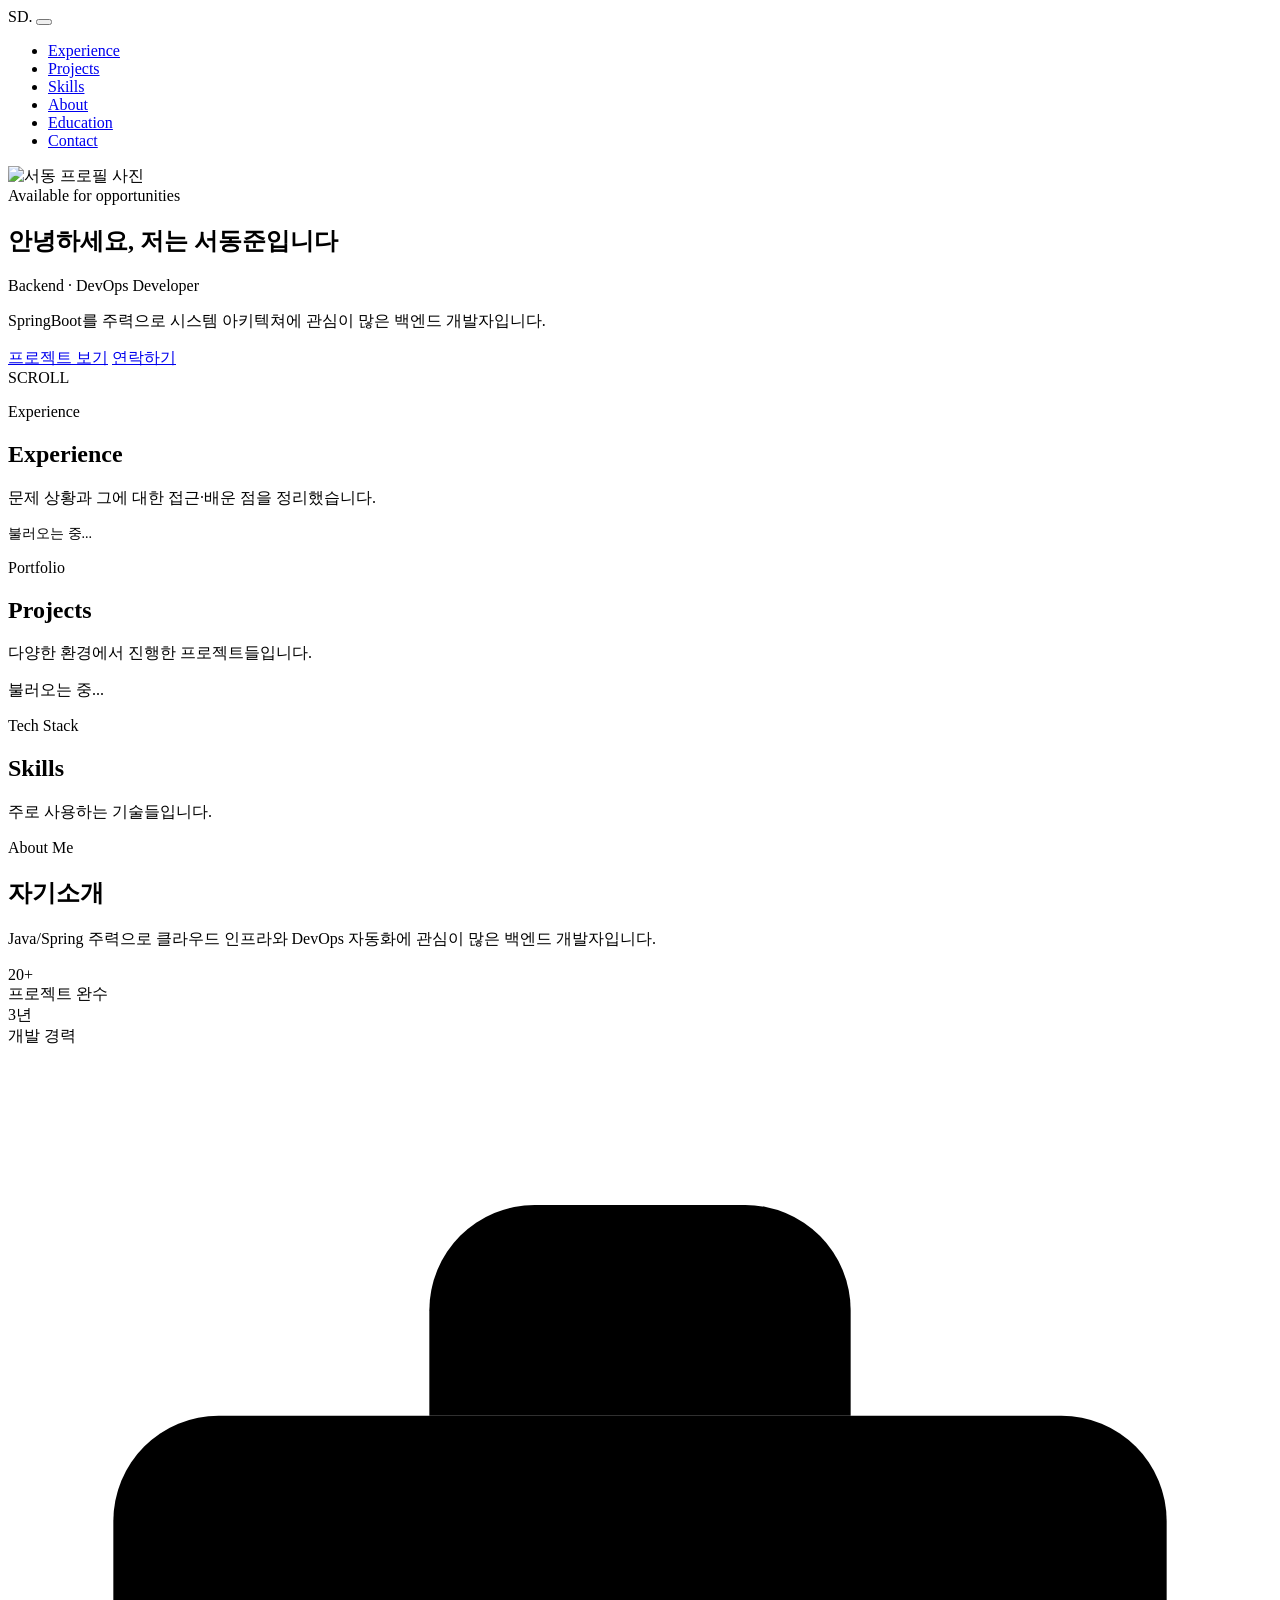
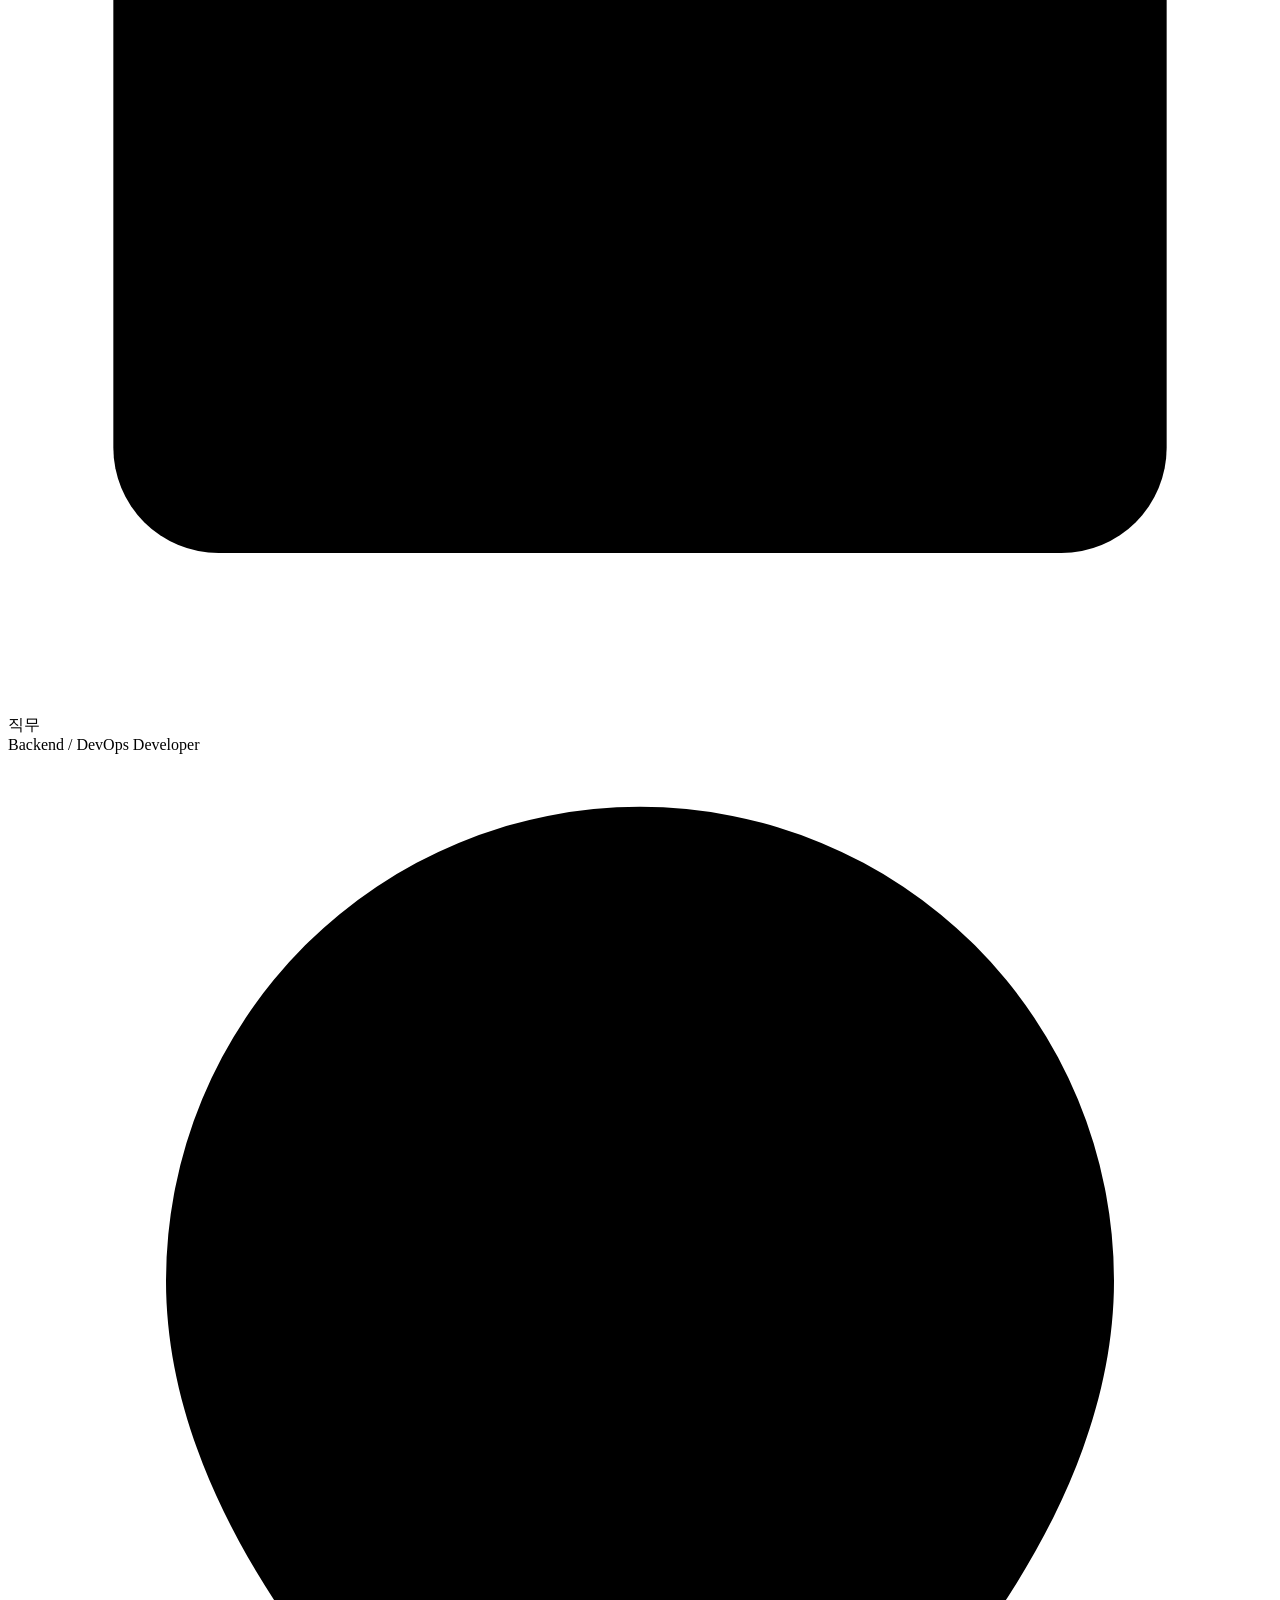
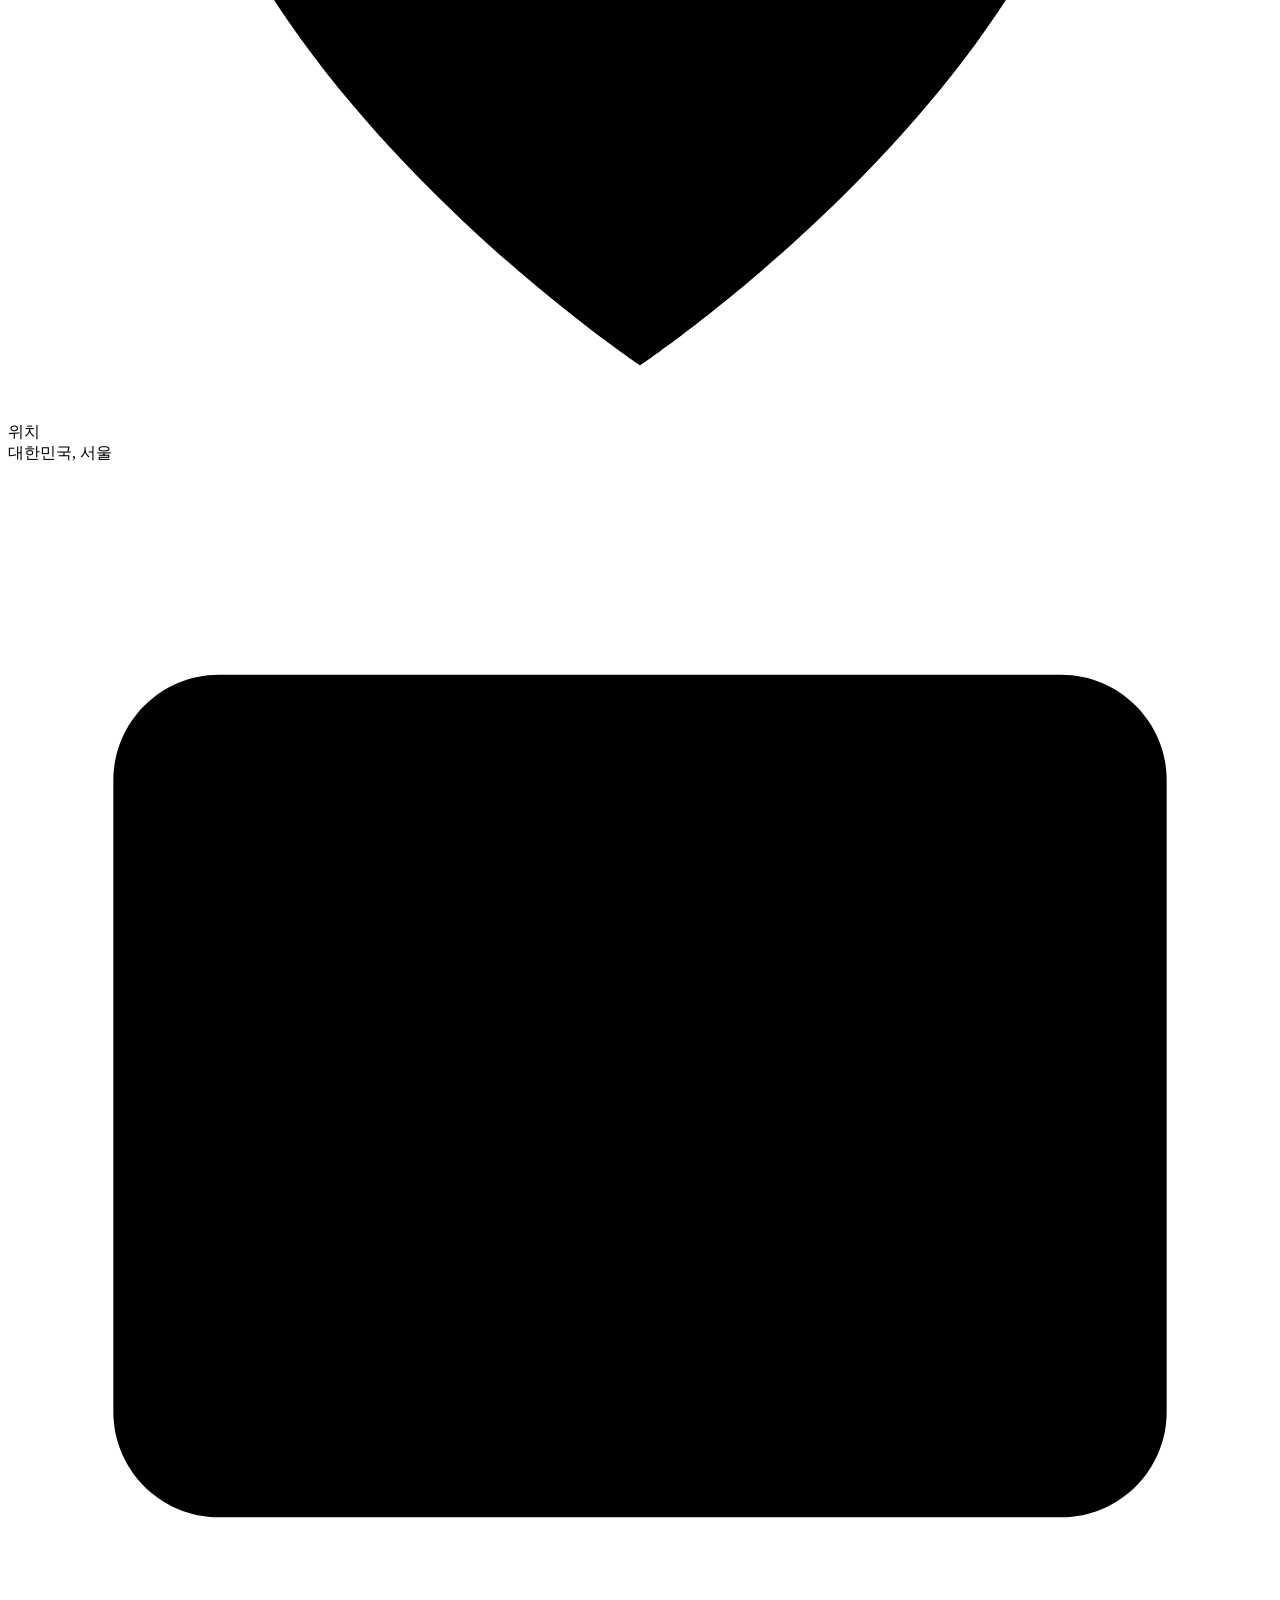
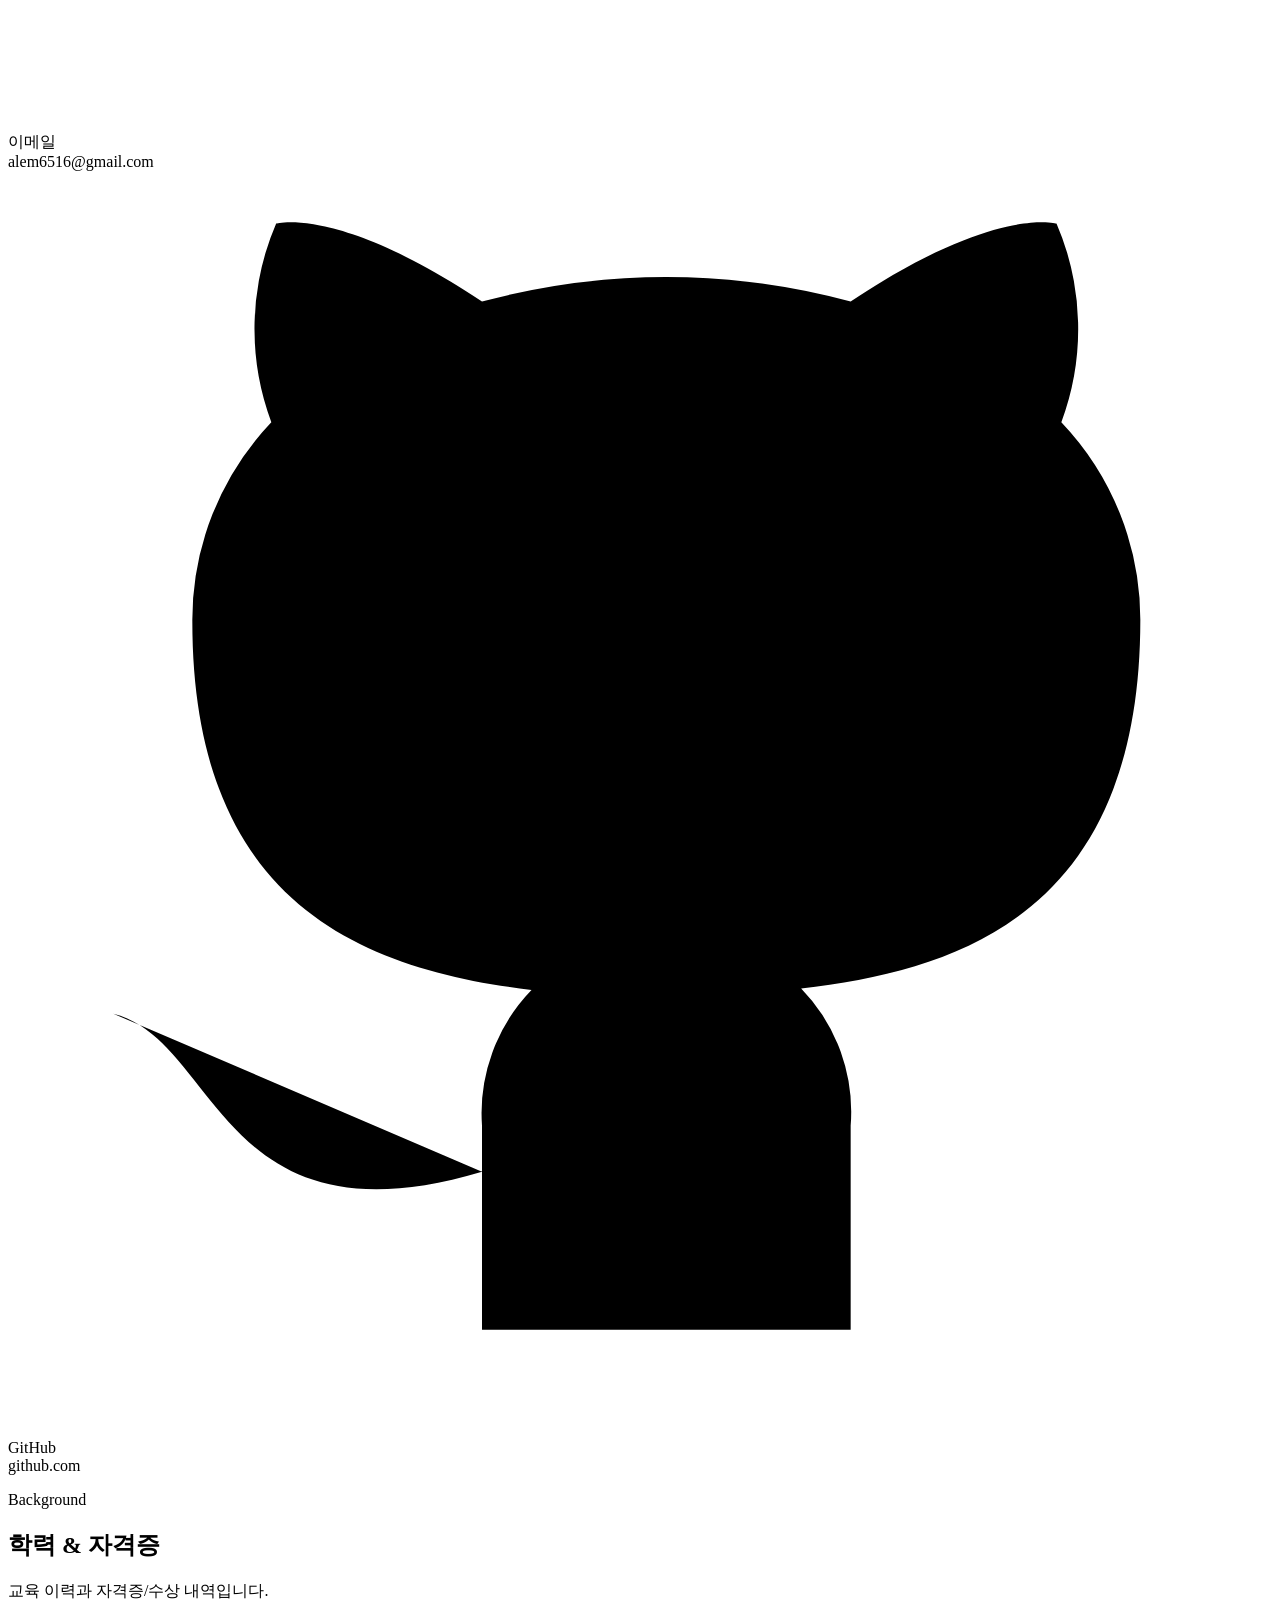
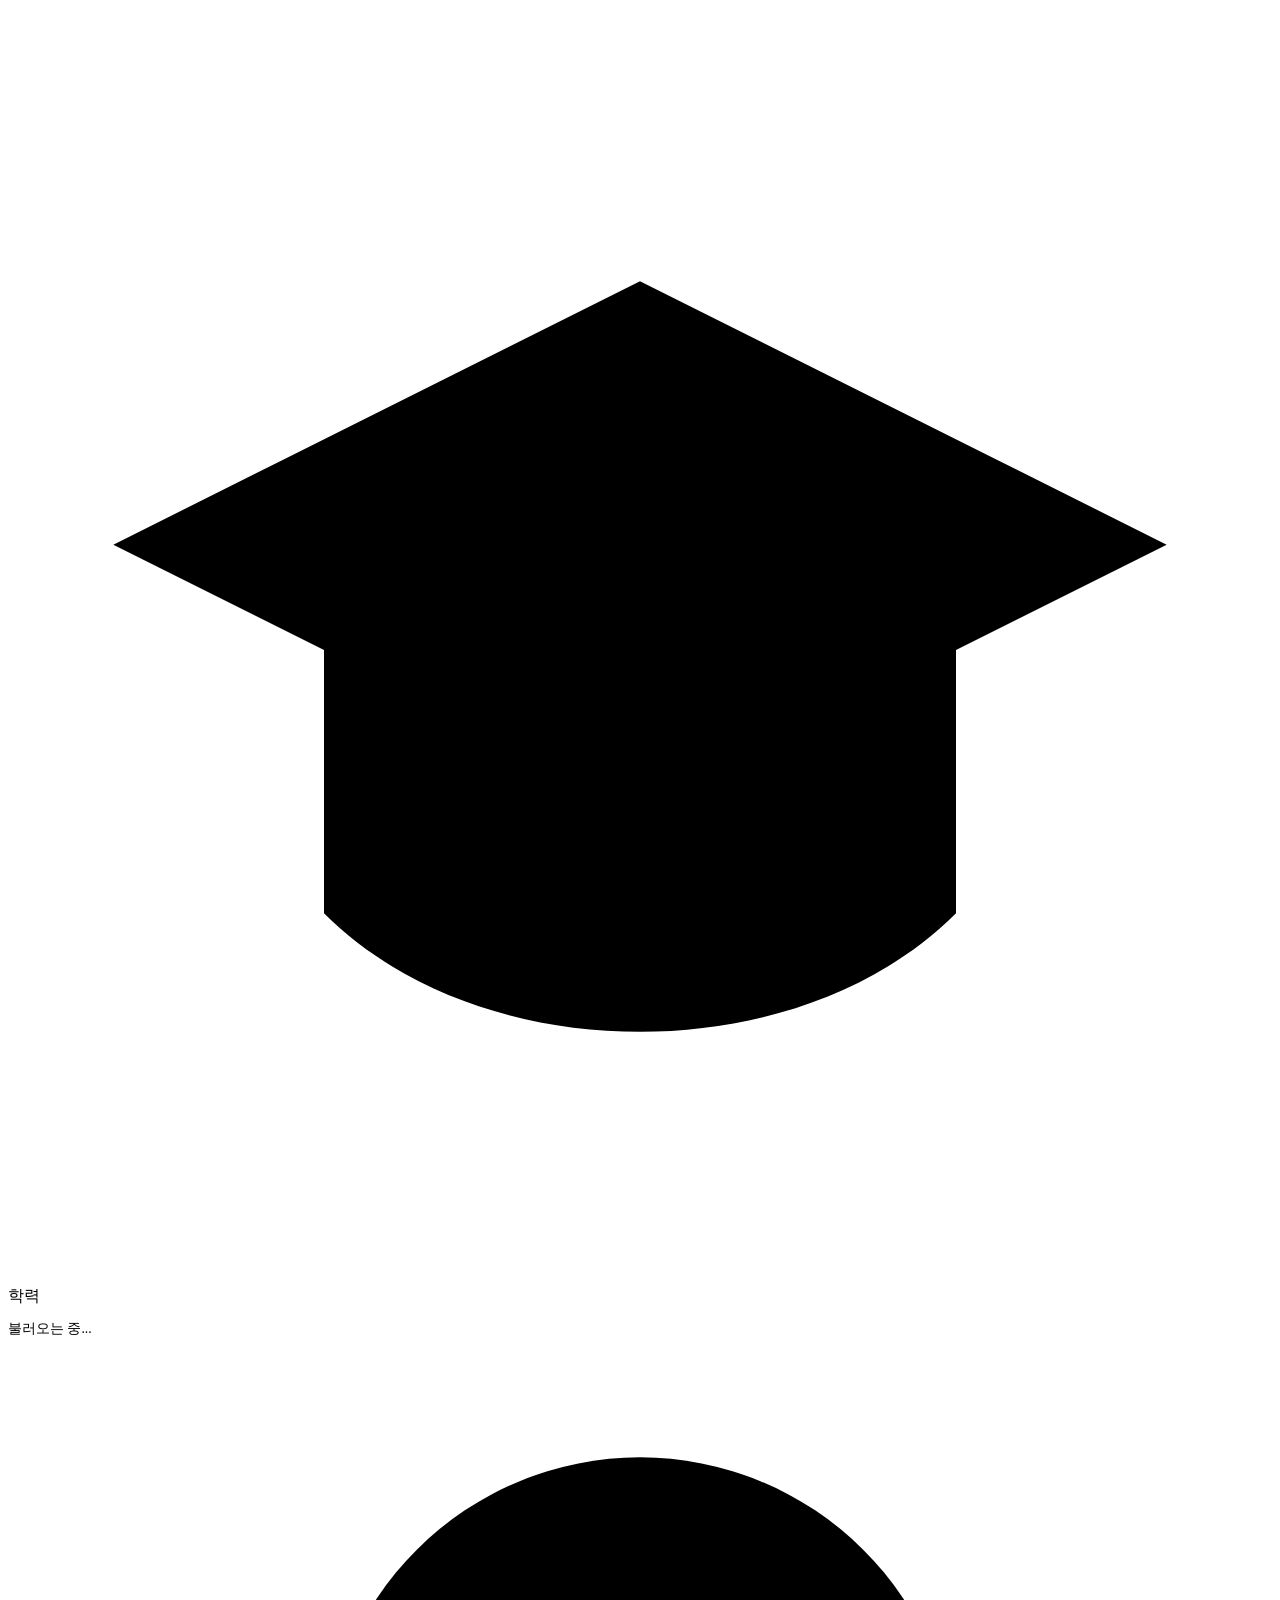
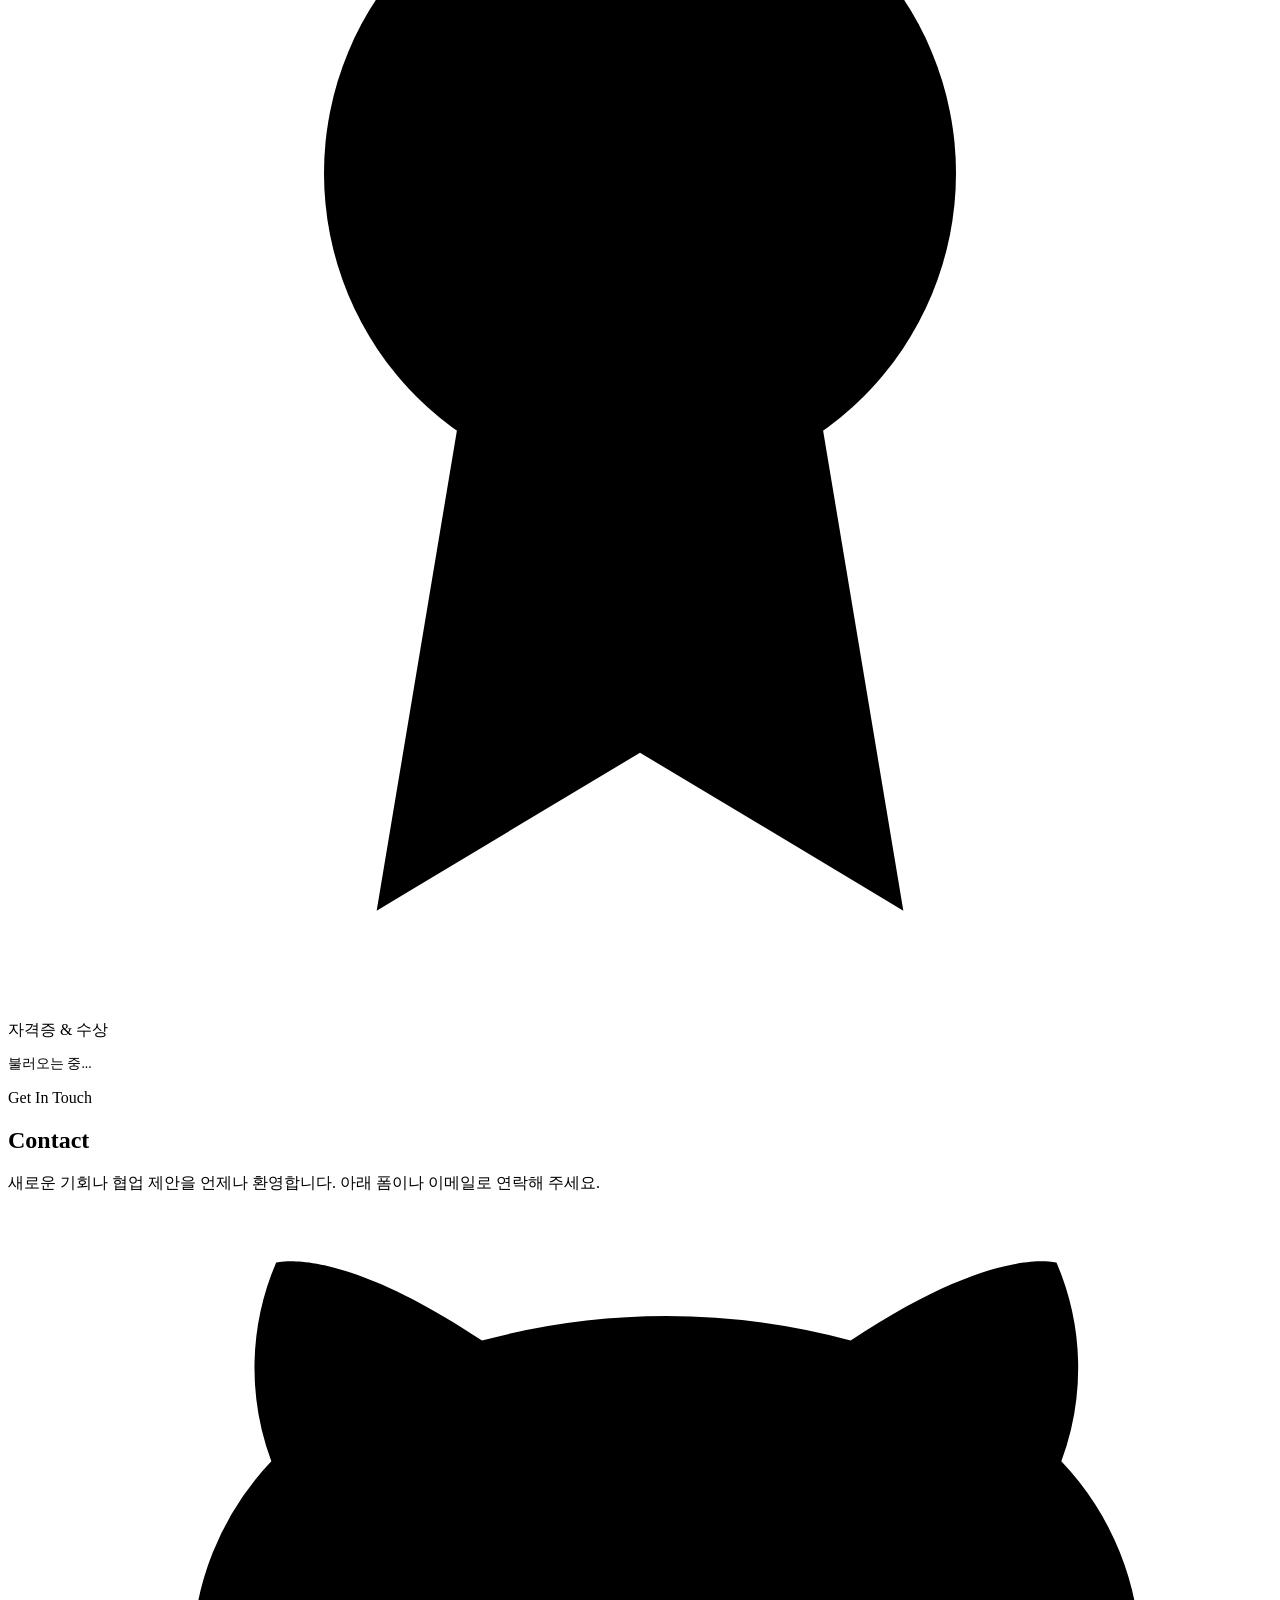
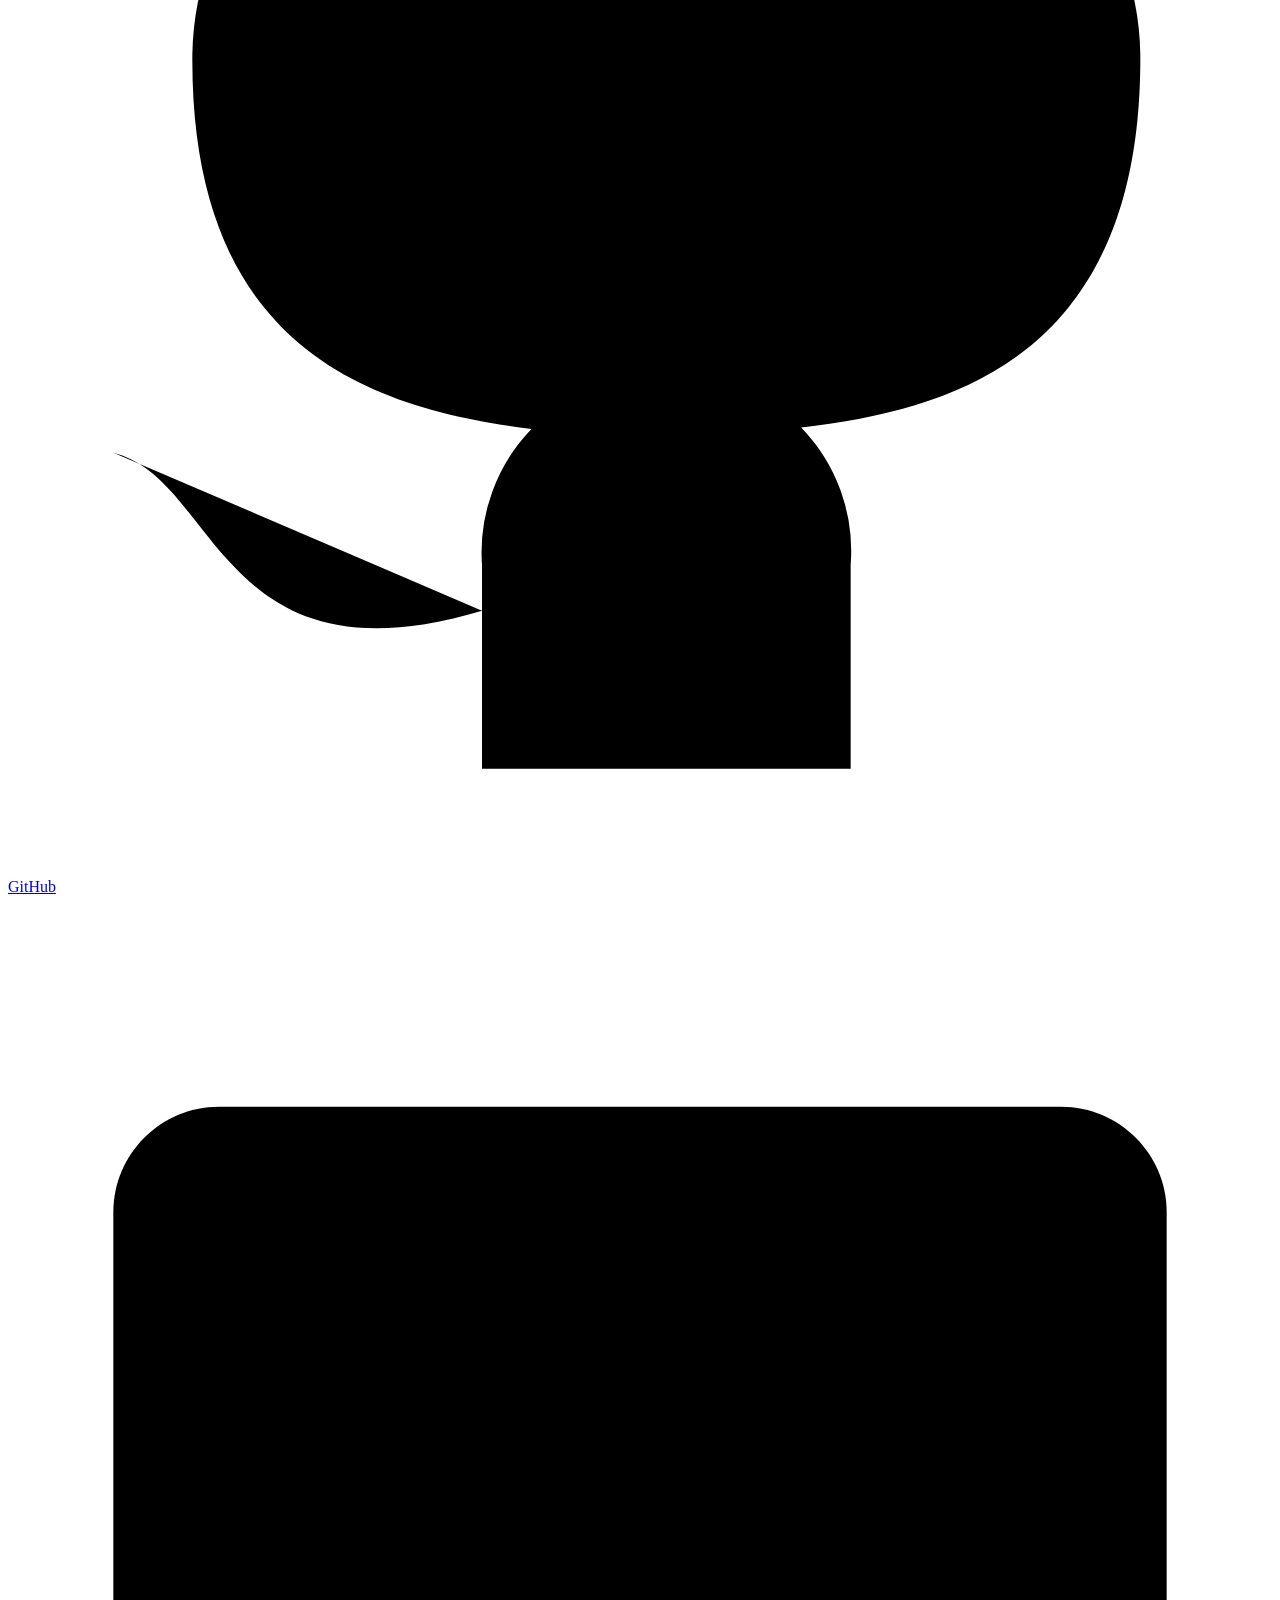
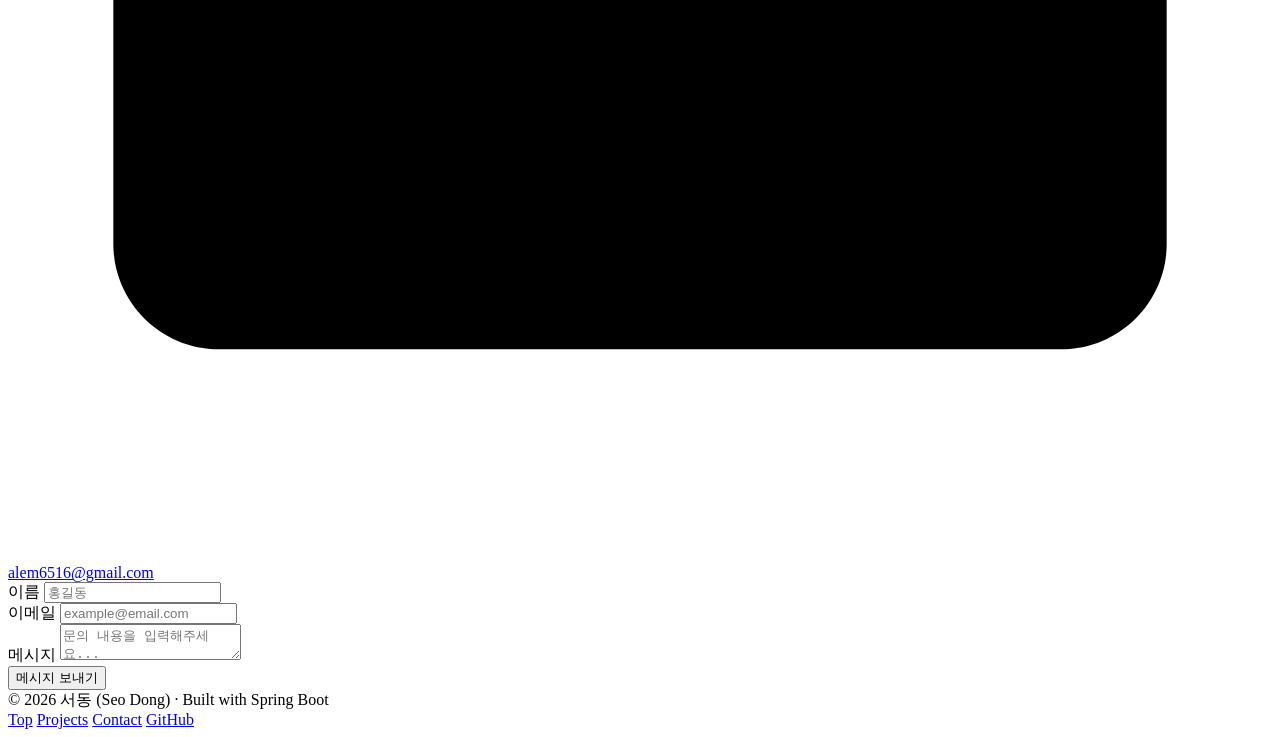
==== commit 94fd5460: "feat: 경험 슬라이더 개선, 프로젝트 카드/상세 페이지 UI 개선 - 경험 슬라이더: 정사각형→5:6 비율, peek 효과, 섹션별 색상 보더 구분 - 경험 섹션명: Compe" ====
--- a/src/main/resources/static/index.html
+++ b/src/main/resources/static/index.html
@@ -18,7 +18,7 @@
       <span></span><span></span><span></span>
     </button>
     <ul class="nav-links" id="nav-links">
-      <li><a href="#experience" data-section="experience">Competencies</a></li>
+      <li><a href="#experience" data-section="experience">Experience</a></li>
       <li><a href="#projects"   data-section="projects">Projects</a></li>
       <li><a href="#skills"     data-section="skills">Skills</a></li>
       <li><a href="#about"      data-section="about">About</a></li>
@@ -55,9 +55,9 @@
   <section id="experience">
     <div class="section-inner">
       <div class="fade-in">
-        <p class="section-label">Core Competencies</p>
-        <div class="section-divider"></div>
-        <h2 class="section-title">Competencies</h2>
+        <p class="section-label">Experience</p>
+        <div class="section-divider"></div>
+        <h2 class="section-title">Experience</h2>
         <p class="section-desc">문제 상황과 그에 대한 접근·배운 점을 정리했습니다.</p>
       </div>
       <div class="exp-grid fade-in" id="experience-grid">
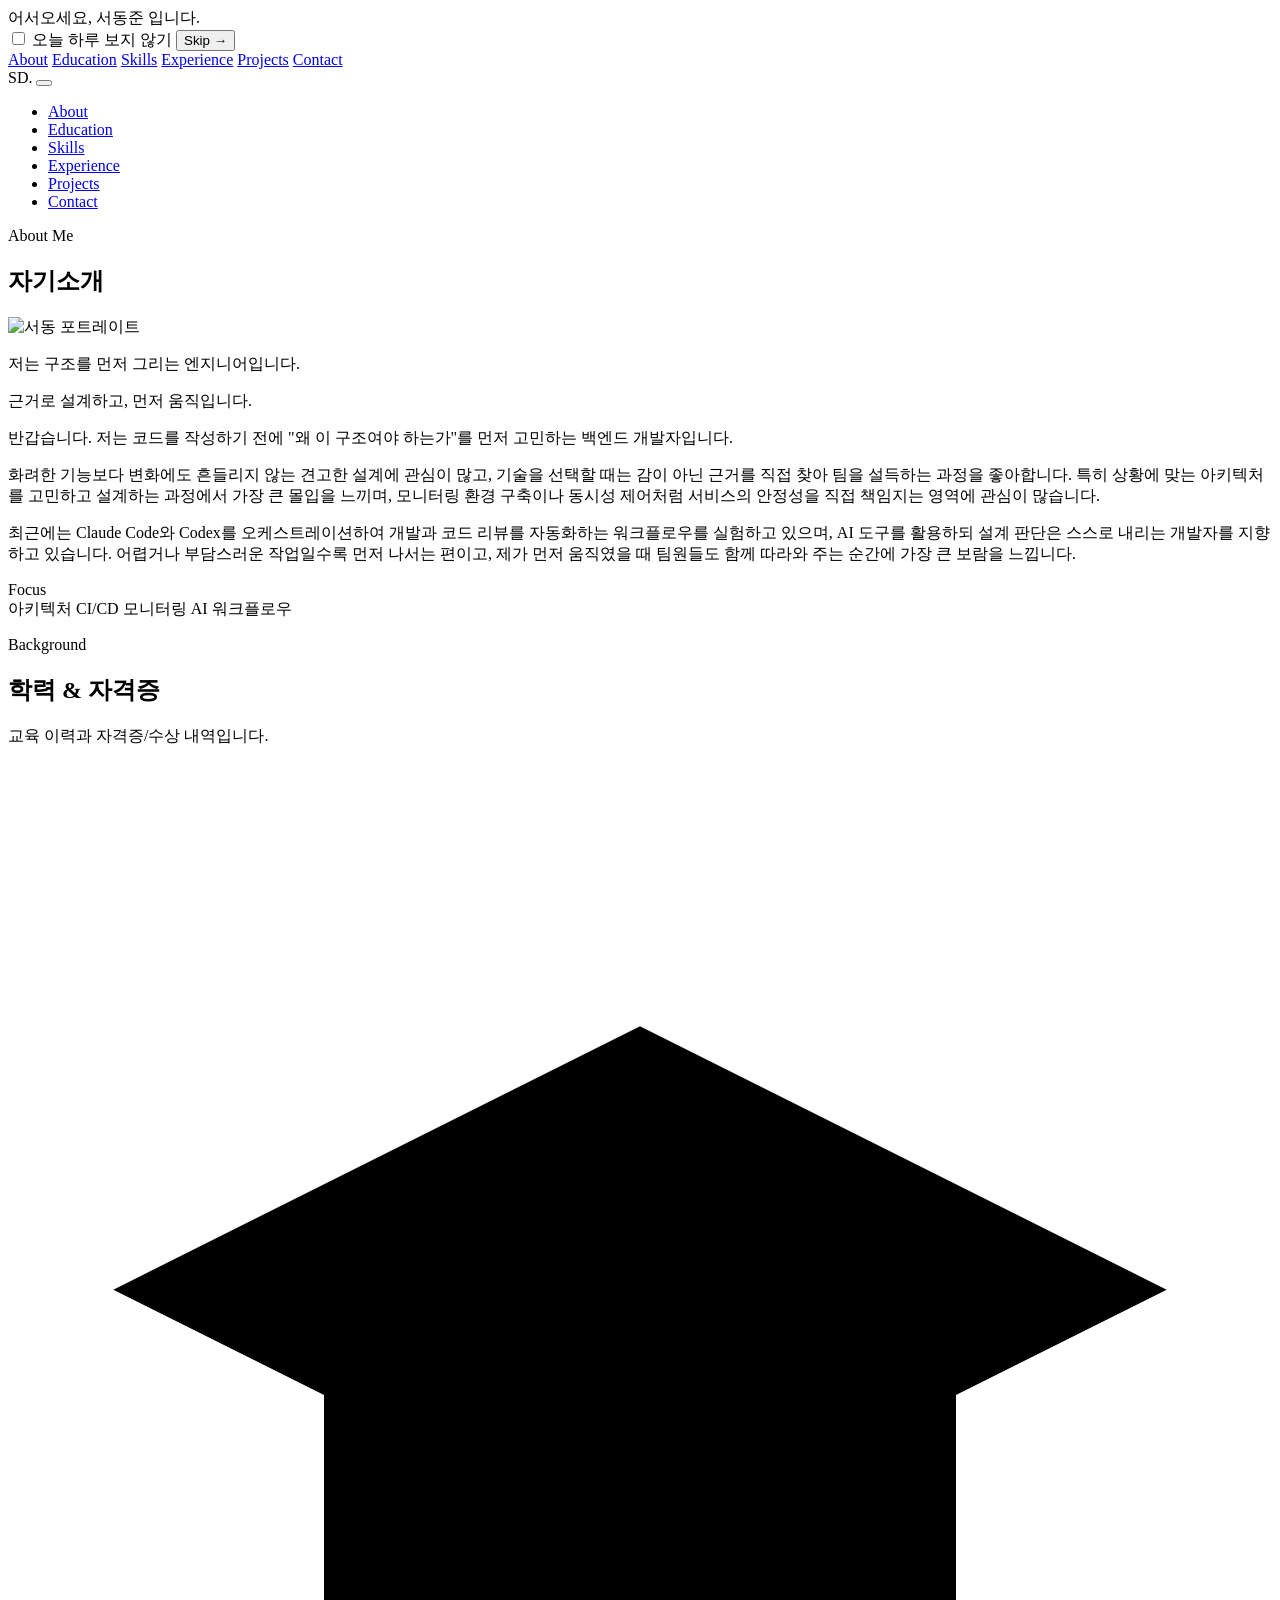
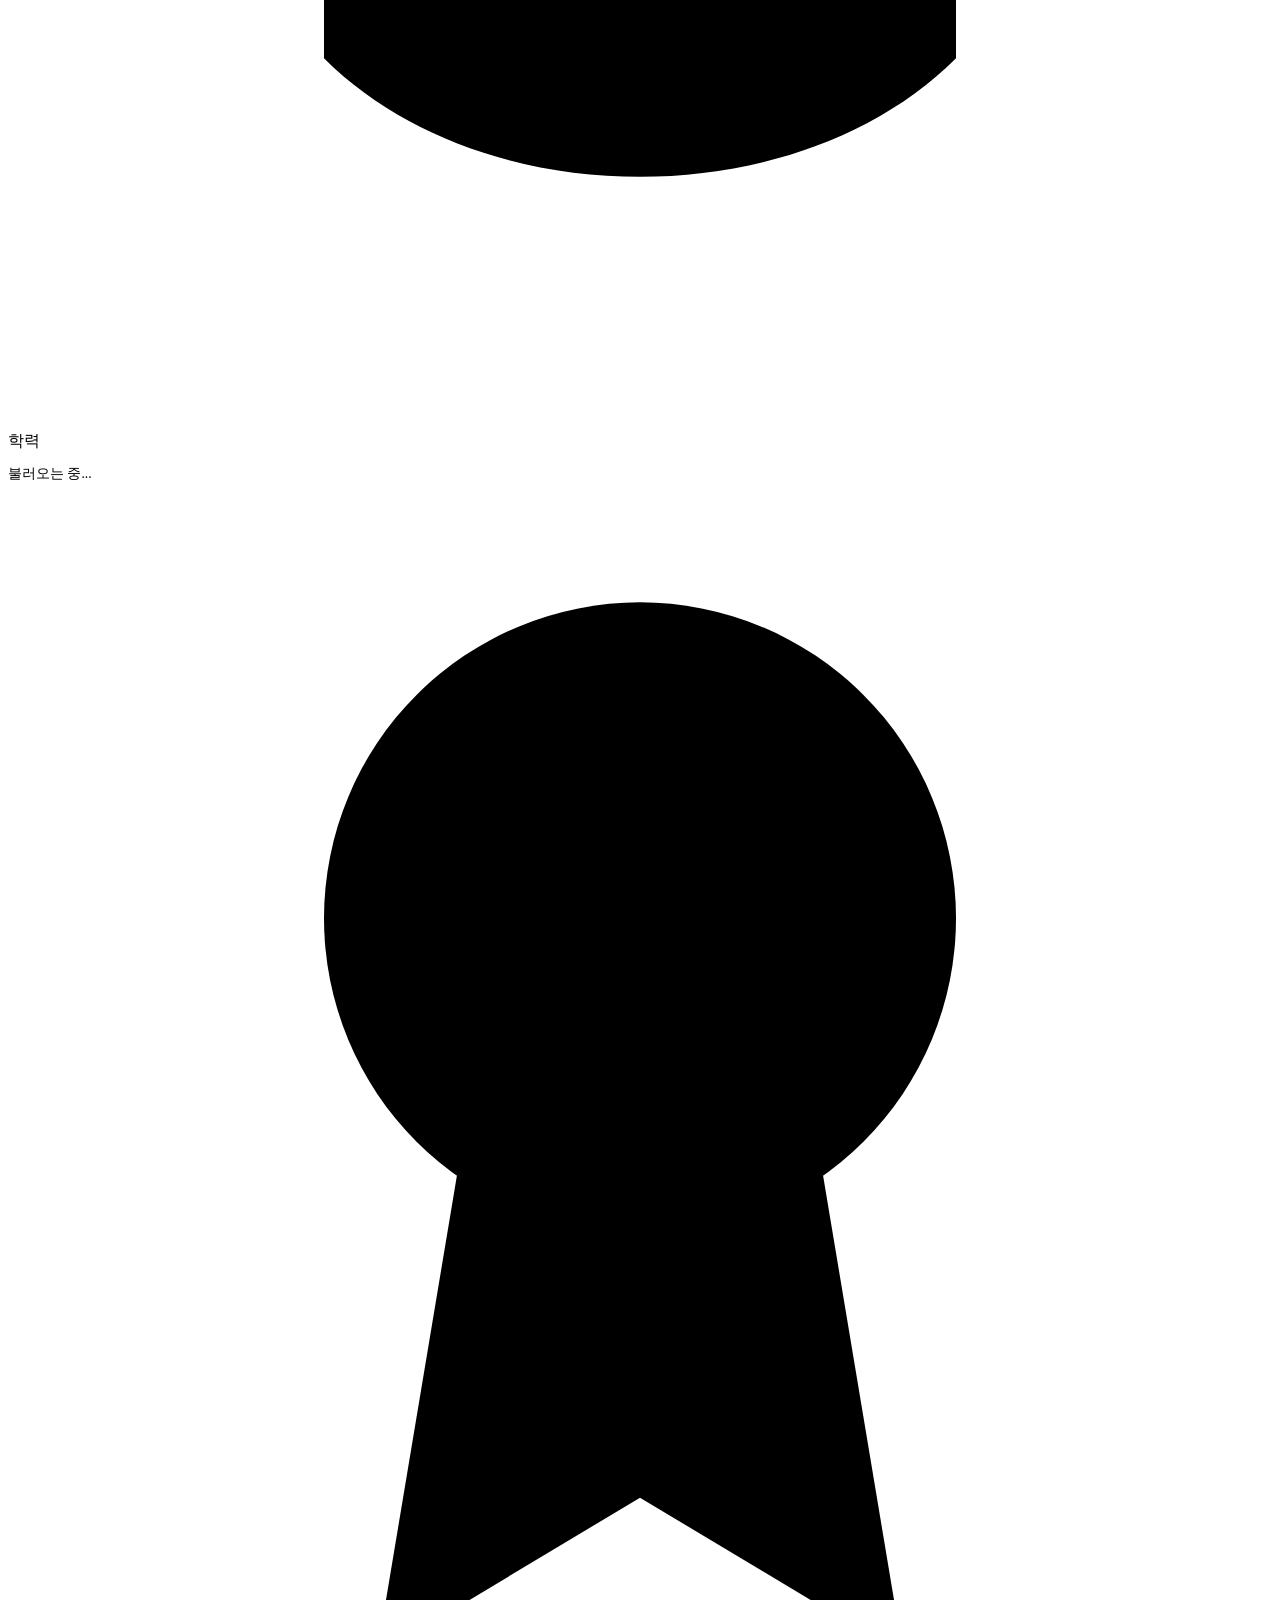
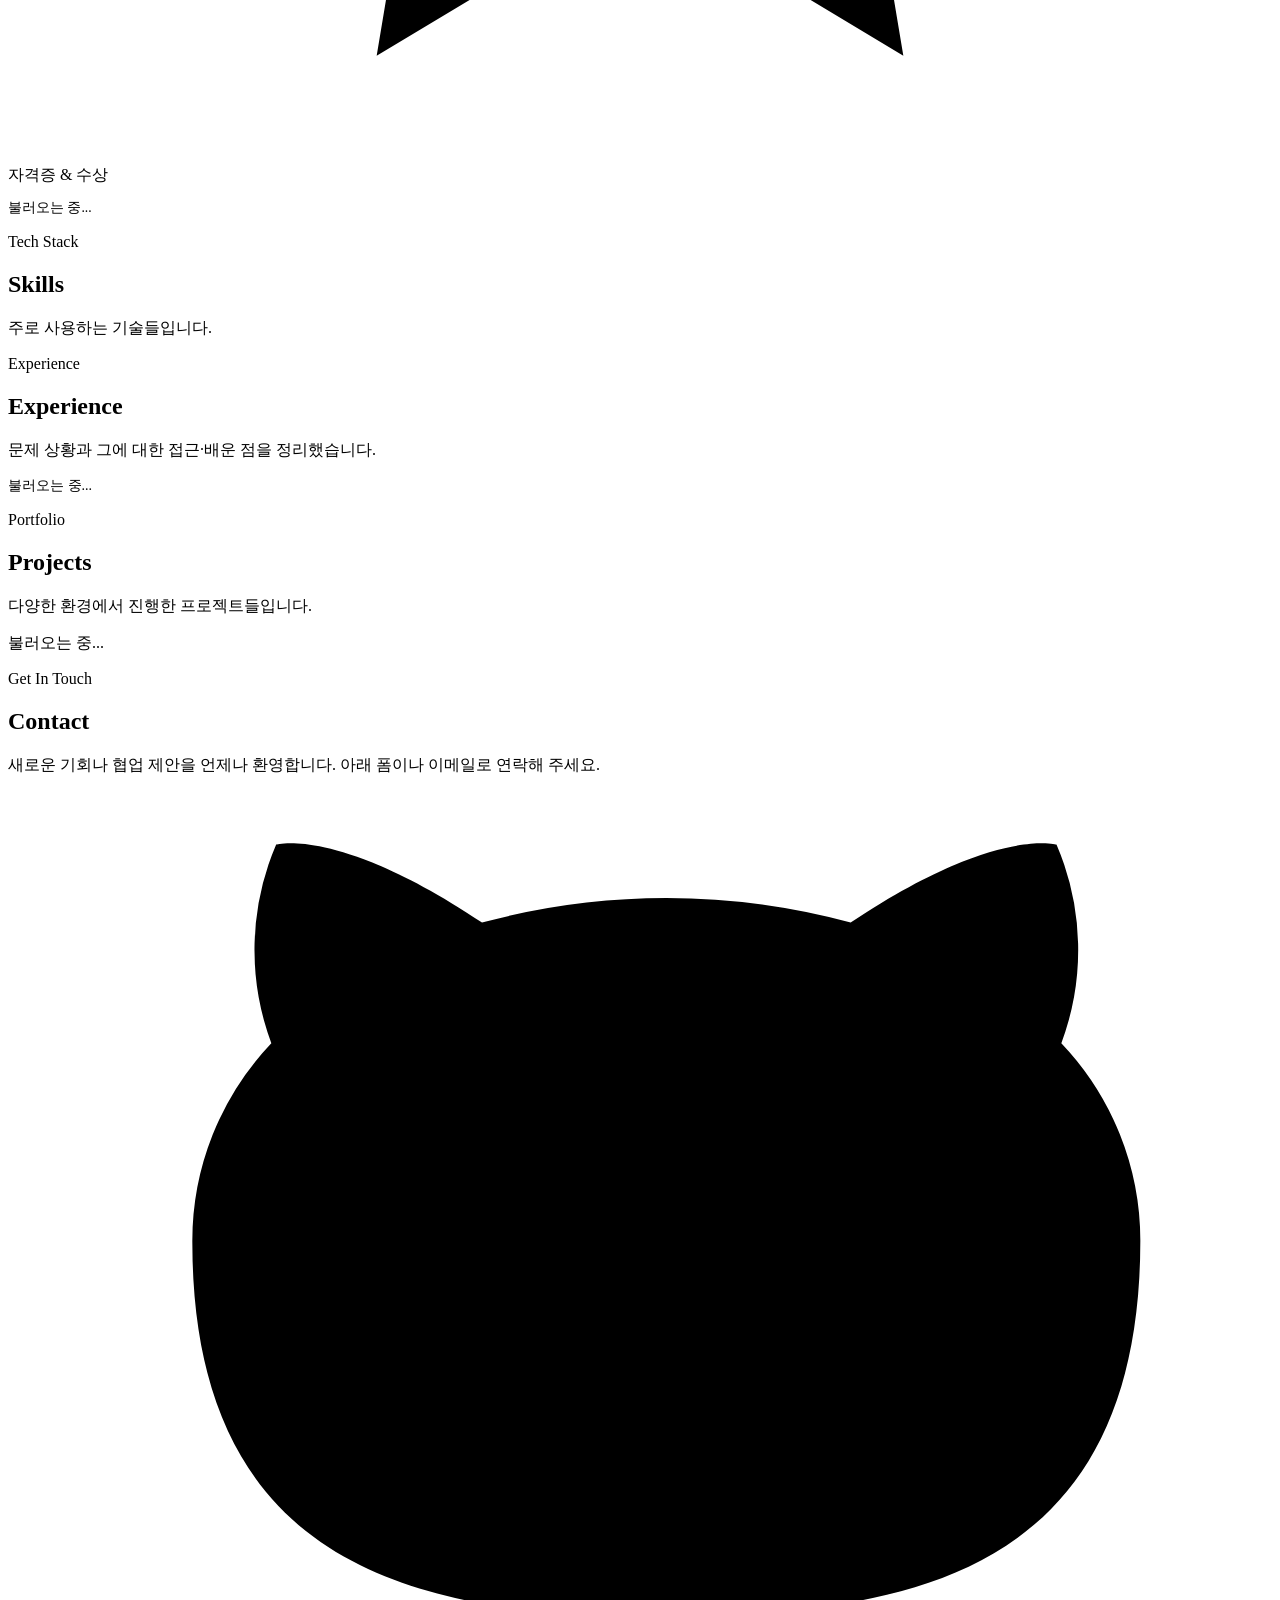
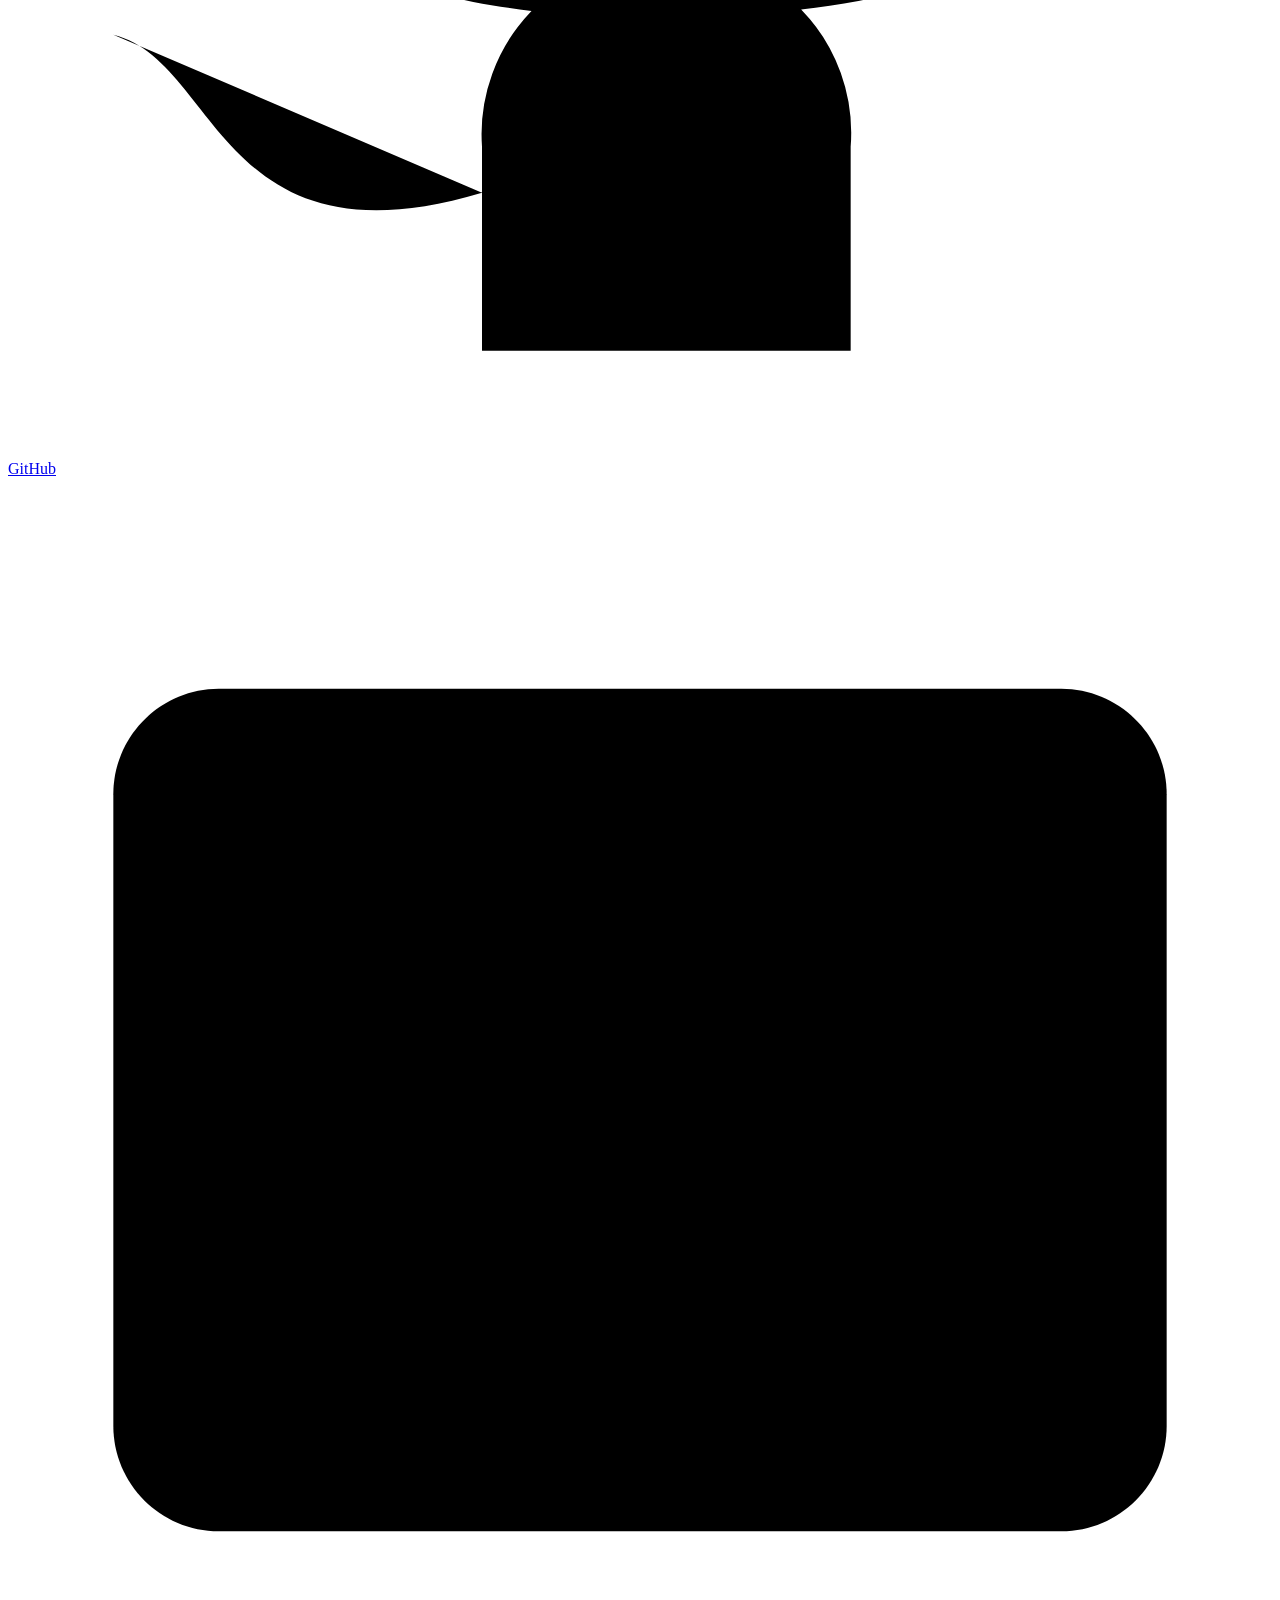
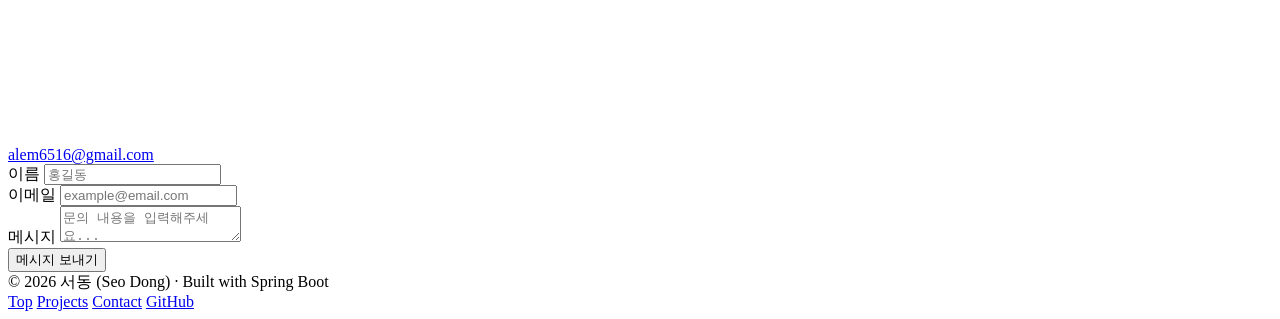
==== commit 46e70c91: "feat: 인트로 스크린 도입 및 메인 페이지 전면 재구성 - 오프닝 인트로 스크린: 어서오세요 인사 + 로딩바 + 세션/일 단위 노출 제어 (Skip·ESC·클릭 해제) - 히어" ====
--- a/src/main/resources/static/index.html
+++ b/src/main/resources/static/index.html
@@ -11,6 +11,32 @@
 </head>
 <body>
 
+  <!-- ── Opening Intro Screen ── -->
+  <div id="intro-screen">
+    <div class="intro-content">
+      <div class="intro-name">어서오세요, 서동준 입니다.</div>
+      <div class="intro-loading"><div class="intro-loading-bar"></div></div>
+    </div>
+    <div class="intro-footer">
+      <label class="intro-dont-show">
+        <input type="checkbox" id="intro-dont-show-today" />
+        <span>오늘 하루 보지 않기</span>
+      </label>
+      <button class="intro-skip" id="intro-skip" type="button">Skip →</button>
+    </div>
+  </div>
+
+  <!-- ── Side Dock (progress rail nav) ── -->
+  <aside id="side-dock" aria-label="섹션 바로가기">
+    <div class="dock-rail"><div class="dock-rail-fill"></div></div>
+    <a href="#about"      data-dock="about"><span class="side-dock-dot"></span><span class="side-dock-label">About</span></a>
+    <a href="#edu-cert"   data-dock="edu-cert"><span class="side-dock-dot"></span><span class="side-dock-label">Education</span></a>
+    <a href="#skills"     data-dock="skills"><span class="side-dock-dot"></span><span class="side-dock-label">Skills</span></a>
+    <a href="#experience" data-dock="experience"><span class="side-dock-dot"></span><span class="side-dock-label">Experience</span></a>
+    <a href="#projects"   data-dock="projects"><span class="side-dock-dot"></span><span class="side-dock-label">Projects</span></a>
+    <a href="#contact"    data-dock="contact"><span class="side-dock-dot"></span><span class="side-dock-label">Contact</span></a>
+  </aside>
+
   <!-- ── Navbar ── -->
   <nav id="navbar">
     <span class="nav-logo">SD<span>.</span></span>
@@ -18,82 +44,15 @@
       <span></span><span></span><span></span>
     </button>
     <ul class="nav-links" id="nav-links">
+      <li><a href="#about"      data-section="about">About</a></li>
+      <li><a href="#edu-cert"   data-section="edu-cert">Education</a></li>
+      <li><a href="#skills"     data-section="skills">Skills</a></li>
       <li><a href="#experience" data-section="experience">Experience</a></li>
       <li><a href="#projects"   data-section="projects">Projects</a></li>
-      <li><a href="#skills"     data-section="skills">Skills</a></li>
-      <li><a href="#about"      data-section="about">About</a></li>
-      <li><a href="#edu-cert"   data-section="edu-cert">Education</a></li>
       <li><a href="#contact"    class="nav-cta">Contact</a></li>
     </ul>
   </nav>
 
-  <!-- ── Hero ── -->
-  <section id="hero">
-    <div class="hero-bg"></div>
-    <div class="hero-grid"></div>
-    <div class="hero-inner">
-      <div class="hero-photo-wrap">
-        <img class="hero-photo" src="/image/pic1.jpg" alt="서동 프로필 사진" />
-      </div>
-      <div class="hero-text">
-        <div class="hero-badge">Available for opportunities</div>
-        <h1 class="hero-name">
-          안녕하세요, 저는 <span class="highlight" id="hero-name">서동준</span>입니다
-        </h1>
-        <p class="hero-role" id="hero-role">Backend · DevOps Developer</p>
-        <p class="hero-bio" id="hero-bio">SpringBoot를 주력으로 시스템 아키텍쳐에 관심이 많은 백엔드 개발자입니다.</p>
-        <div class="hero-actions">
-          <a href="#projects" class="btn-primary">프로젝트 보기</a>
-          <a href="#contact"  class="btn-soft">연락하기</a>
-        </div>
-      </div>
-    </div>
-    <div class="scroll-hint">SCROLL</div>
-  </section>
-
-  <!-- ── Experience ── -->
-  <section id="experience">
-    <div class="section-inner">
-      <div class="fade-in">
-        <p class="section-label">Experience</p>
-        <div class="section-divider"></div>
-        <h2 class="section-title">Experience</h2>
-        <p class="section-desc">문제 상황과 그에 대한 접근·배운 점을 정리했습니다.</p>
-      </div>
-      <div class="exp-grid fade-in" id="experience-grid">
-        <p style="color:var(--muted);font-size:.875rem">불러오는 중...</p>
-      </div>
-    </div>
-  </section>
-
-  <!-- ── Projects ── -->
-  <section id="projects">
-    <div class="section-inner">
-      <div class="fade-in">
-        <p class="section-label">Portfolio</p>
-        <div class="section-divider"></div>
-        <h2 class="section-title">Projects</h2>
-        <p class="section-desc">다양한 환경에서 진행한 프로젝트들입니다.</p>
-      </div>
-      <div class="proj-grid fade-in" id="projects-grid">
-        <div id="projects-loading">불러오는 중...</div>
-      </div>
-    </div>
-  </section>
-
-  <!-- ── Skills ── -->
-  <section id="skills">
-    <div class="section-inner">
-      <div class="fade-in">
-        <p class="section-label">Tech Stack</p>
-        <div class="section-divider"></div>
-        <h2 class="section-title">Skills</h2>
-        <p class="section-desc">주로 사용하는 기술들입니다.</p>
-      </div>
-      <div class="skills-grid fade-in" id="skills-grid"></div>
-    </div>
-  </section>
-
   <!-- ── About ── -->
   <section id="about">
     <div class="section-inner">
@@ -103,54 +62,22 @@
         <h2 class="section-title">자기소개</h2>
       </div>
       <div class="about-grid fade-in">
-        <div class="about-bio">
-          <p id="about-bio-text">Java/Spring <Boot를></Boot를> 주력으로 클라우드 인프라와 DevOps 자동화에 관심이 많은 백엔드 개발자입니다.</p>
-          <div class="about-stats">
-            <div>
-              <div class="about-stat-val" id="about-stat-projects">20+</div>
-              <div class="about-stat-lbl">프로젝트 완수</div>
-            </div>
-            <div>
-              <div class="about-stat-val" id="about-stat-exp">3년</div>
-              <div class="about-stat-lbl">개발 경력</div>
-            </div>
-          </div>
-        </div>
-        <div class="about-info-card">
-          <div class="info-row">
-            <span class="info-icon">
-              <svg viewBox="0 0 24 24"><rect x="2" y="7" width="20" height="14" rx="2"/><path d="M16 7V5a2 2 0 0 0-2-2h-4a2 2 0 0 0-2 2v2"/></svg>
-            </span>
-            <div>
-              <div class="info-title">직무</div>
-              <div class="info-val" id="about-role">Backend / DevOps Developer</div>
-            </div>
-          </div>
-          <div class="info-row">
-            <span class="info-icon">
-              <svg viewBox="0 0 24 24"><path d="M21 10c0 7-9 13-9 13s-9-6-9-13a9 9 0 0 1 18 0z"/><circle cx="12" cy="10" r="3"/></svg>
-            </span>
-            <div>
-              <div class="info-title">위치</div>
-              <div class="info-val">대한민국, 서울</div>
-            </div>
-          </div>
-          <div class="info-row">
-            <span class="info-icon">
-              <svg viewBox="0 0 24 24"><path d="M4 4h16c1.1 0 2 .9 2 2v12c0 1.1-.9 2-2 2H4c-1.1 0-2-.9-2-2V6c0-1.1.9-2 2-2z"/><polyline points="22,6 12,13 2,6"/></svg>
-            </span>
-            <div>
-              <div class="info-title">이메일</div>
-              <div class="info-val" id="about-email">alem6516@gmail.com</div>
-            </div>
-          </div>
-          <div class="info-row">
-            <span class="info-icon">
-              <svg viewBox="0 0 24 24"><path d="M9 19c-5 1.5-5-2.5-7-3m14 6v-3.87a3.37 3.37 0 0 0-.94-2.61c3.14-.35 6.44-1.54 6.44-7A5.44 5.44 0 0 0 20 4.77 5.07 5.07 0 0 0 19.91 1S18.73.65 16 2.48a13.38 13.38 0 0 0-7 0C6.27.65 5.09 1 5.09 1A5.07 5.07 0 0 0 5 4.77a5.44 5.44 0 0 0-1.5 3.78c0 5.42 3.3 6.61 6.44 7A3.37 3.37 0 0 0 9 18.13V22"/></svg>
-            </span>
-            <div>
-              <div class="info-title">GitHub</div>
-              <a class="info-val" id="about-github" href="https://github.com" target="_blank" rel="noopener" style="color:var(--primary);text-decoration:none;">github.com</a>
+        <div class="about-portrait">
+          <img src="/image/pic1.jpg" alt="서동 포트레이트" loading="lazy" />
+        </div>
+        <div class="about-narrative">
+          <p class="about-tagline">저는 구조를 먼저 그리는 엔지니어입니다.</p>
+          <p class="about-subtagline">근거로 설계하고, 먼저 움직입니다.</p>
+          <p id="about-bio-text">반갑습니다. 저는 코드를 작성하기 전에 "왜 이 구조여야 하는가"를 먼저 고민하는 백엔드 개발자입니다.</p>
+          <p>화려한 기능보다 변화에도 흔들리지 않는 견고한 설계에 관심이 많고, 기술을 선택할 때는 감이 아닌 근거를 직접 찾아 팀을 설득하는 과정을 좋아합니다. 특히 상황에 맞는 아키텍처를 고민하고 설계하는 과정에서 가장 큰 몰입을 느끼며, 모니터링 환경 구축이나 동시성 제어처럼 서비스의 안정성을 직접 책임지는 영역에 관심이 많습니다.</p>
+          <p>최근에는 Claude Code와 Codex를 오케스트레이션하여 개발과 코드 리뷰를 자동화하는 워크플로우를 실험하고 있으며, AI 도구를 활용하되 설계 판단은 스스로 내리는 개발자를 지향하고 있습니다. 어렵거나 부담스러운 작업일수록 먼저 나서는 편이고, 제가 먼저 움직였을 때 팀원들도 함께 따라와 주는 순간에 가장 큰 보람을 느낍니다.</p>
+          <div class="about-focus">
+            <span class="about-focus-label">Focus</span>
+            <div class="about-focus-tags">
+              <span class="about-focus-tag">아키텍처</span>
+              <span class="about-focus-tag">CI/CD</span>
+              <span class="about-focus-tag">모니터링</span>
+              <span class="about-focus-tag">AI 워크플로우</span>
             </div>
           </div>
         </div>
@@ -182,6 +109,49 @@
           </div>
           <div id="cert-list"><p style="color:var(--muted);font-size:.85rem">불러오는 중...</p></div>
         </div>
+      </div>
+    </div>
+  </section>
+
+  <!-- ── Skills ── -->
+  <section id="skills">
+    <div class="section-inner">
+      <div class="fade-in">
+        <p class="section-label">Tech Stack</p>
+        <div class="section-divider"></div>
+        <h2 class="section-title">Skills</h2>
+        <p class="section-desc">주로 사용하는 기술들입니다.</p>
+      </div>
+      <div class="skills-grid fade-in" id="skills-grid"></div>
+    </div>
+  </section>
+
+  <!-- ── Experience ── -->
+  <section id="experience">
+    <div class="section-inner">
+      <div class="fade-in">
+        <p class="section-label">Experience</p>
+        <div class="section-divider"></div>
+        <h2 class="section-title">Experience</h2>
+        <p class="section-desc">문제 상황과 그에 대한 접근·배운 점을 정리했습니다.</p>
+      </div>
+      <div class="exp-grid fade-in" id="experience-grid">
+        <p style="color:var(--muted);font-size:.875rem">불러오는 중...</p>
+      </div>
+    </div>
+  </section>
+
+  <!-- ── Projects ── -->
+  <section id="projects">
+    <div class="section-inner">
+      <div class="fade-in">
+        <p class="section-label">Portfolio</p>
+        <div class="section-divider"></div>
+        <h2 class="section-title">Projects</h2>
+        <p class="section-desc">다양한 환경에서 진행한 프로젝트들입니다.</p>
+      </div>
+      <div class="proj-grid fade-in" id="projects-grid">
+        <div id="projects-loading">불러오는 중...</div>
       </div>
     </div>
   </section>
